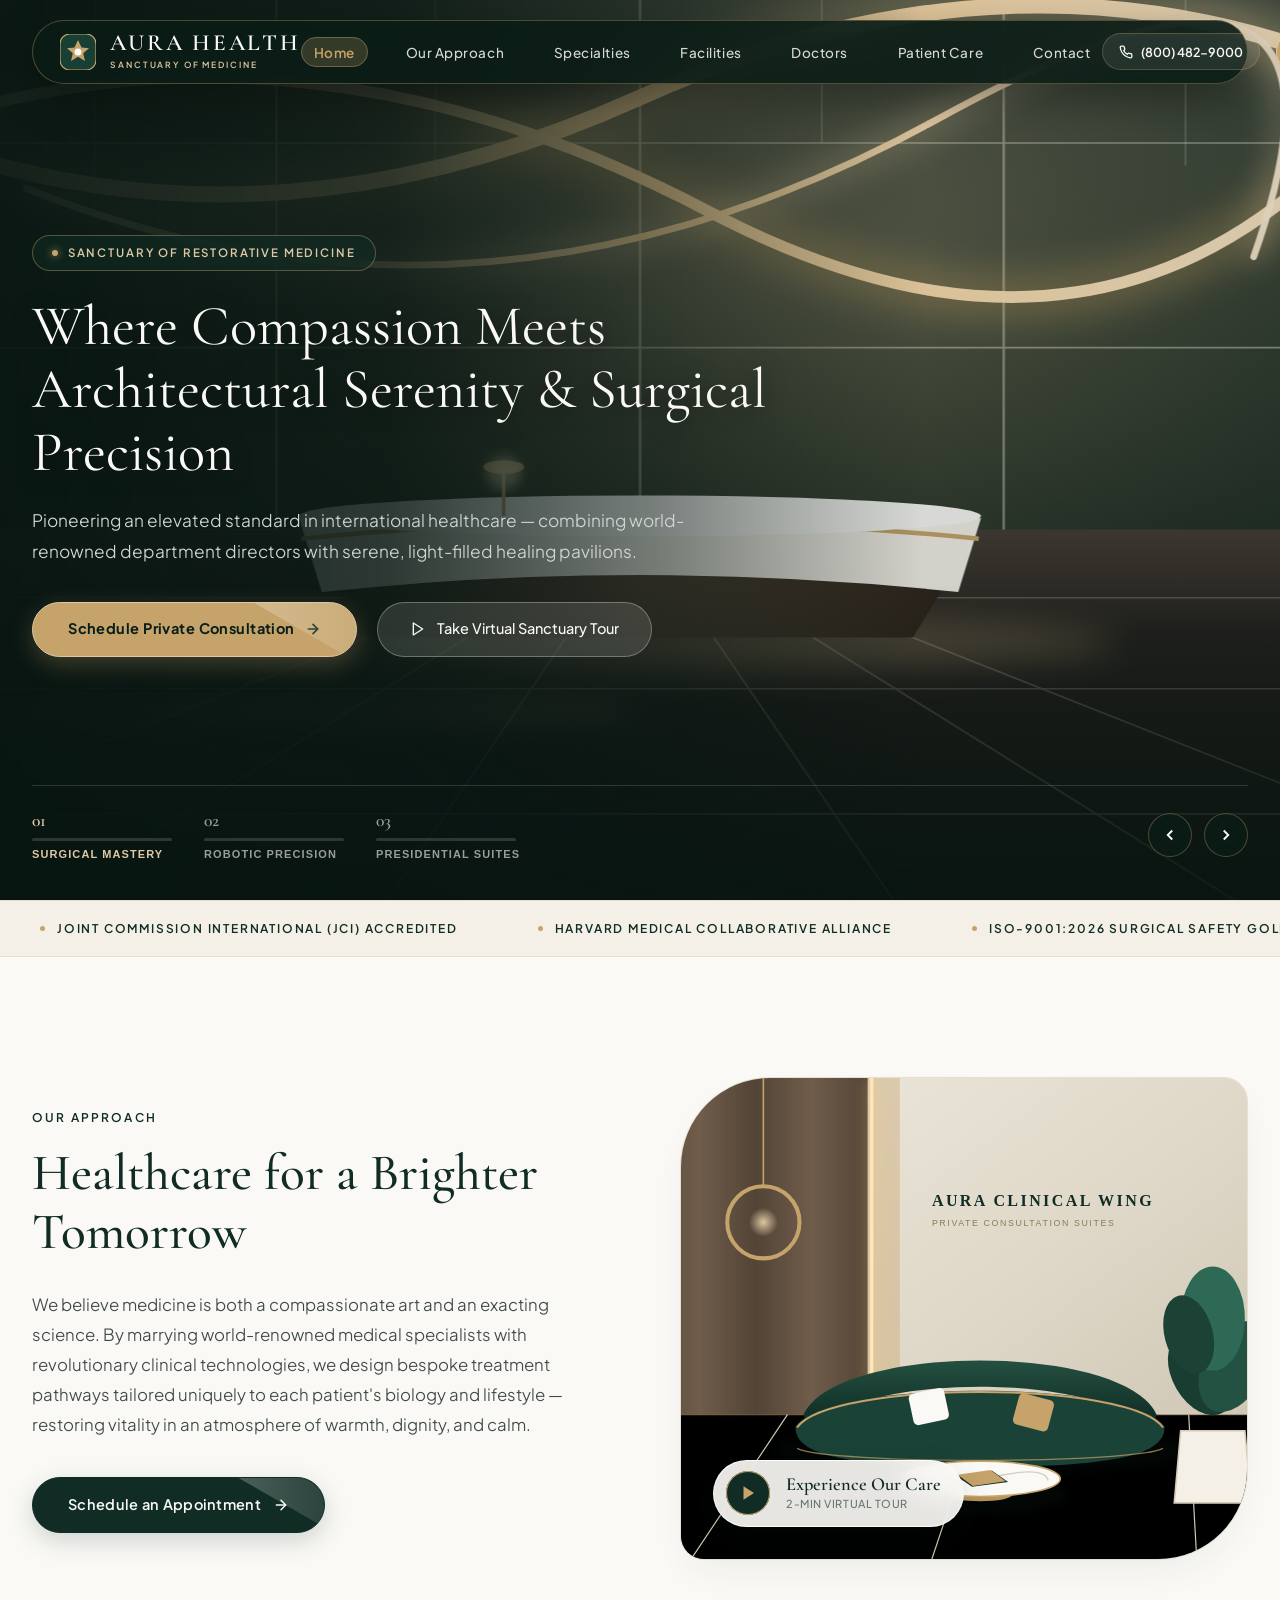
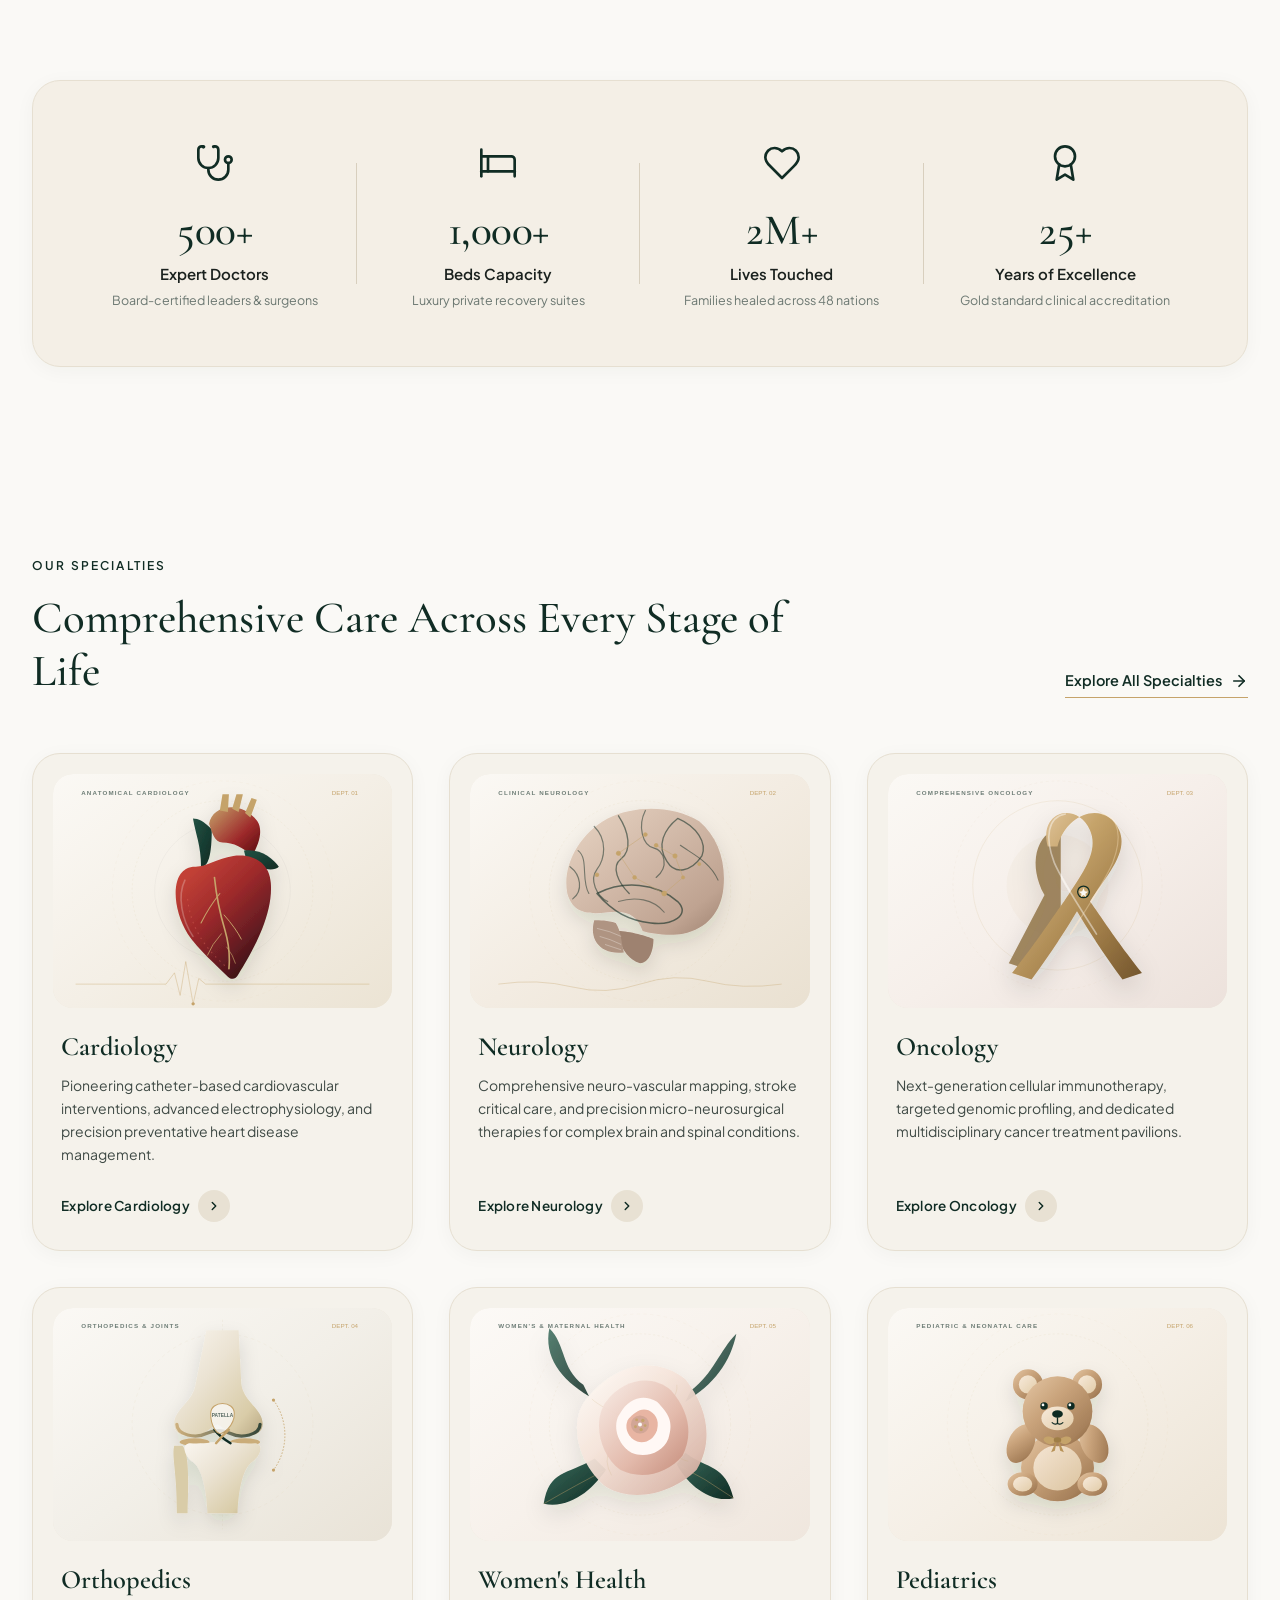
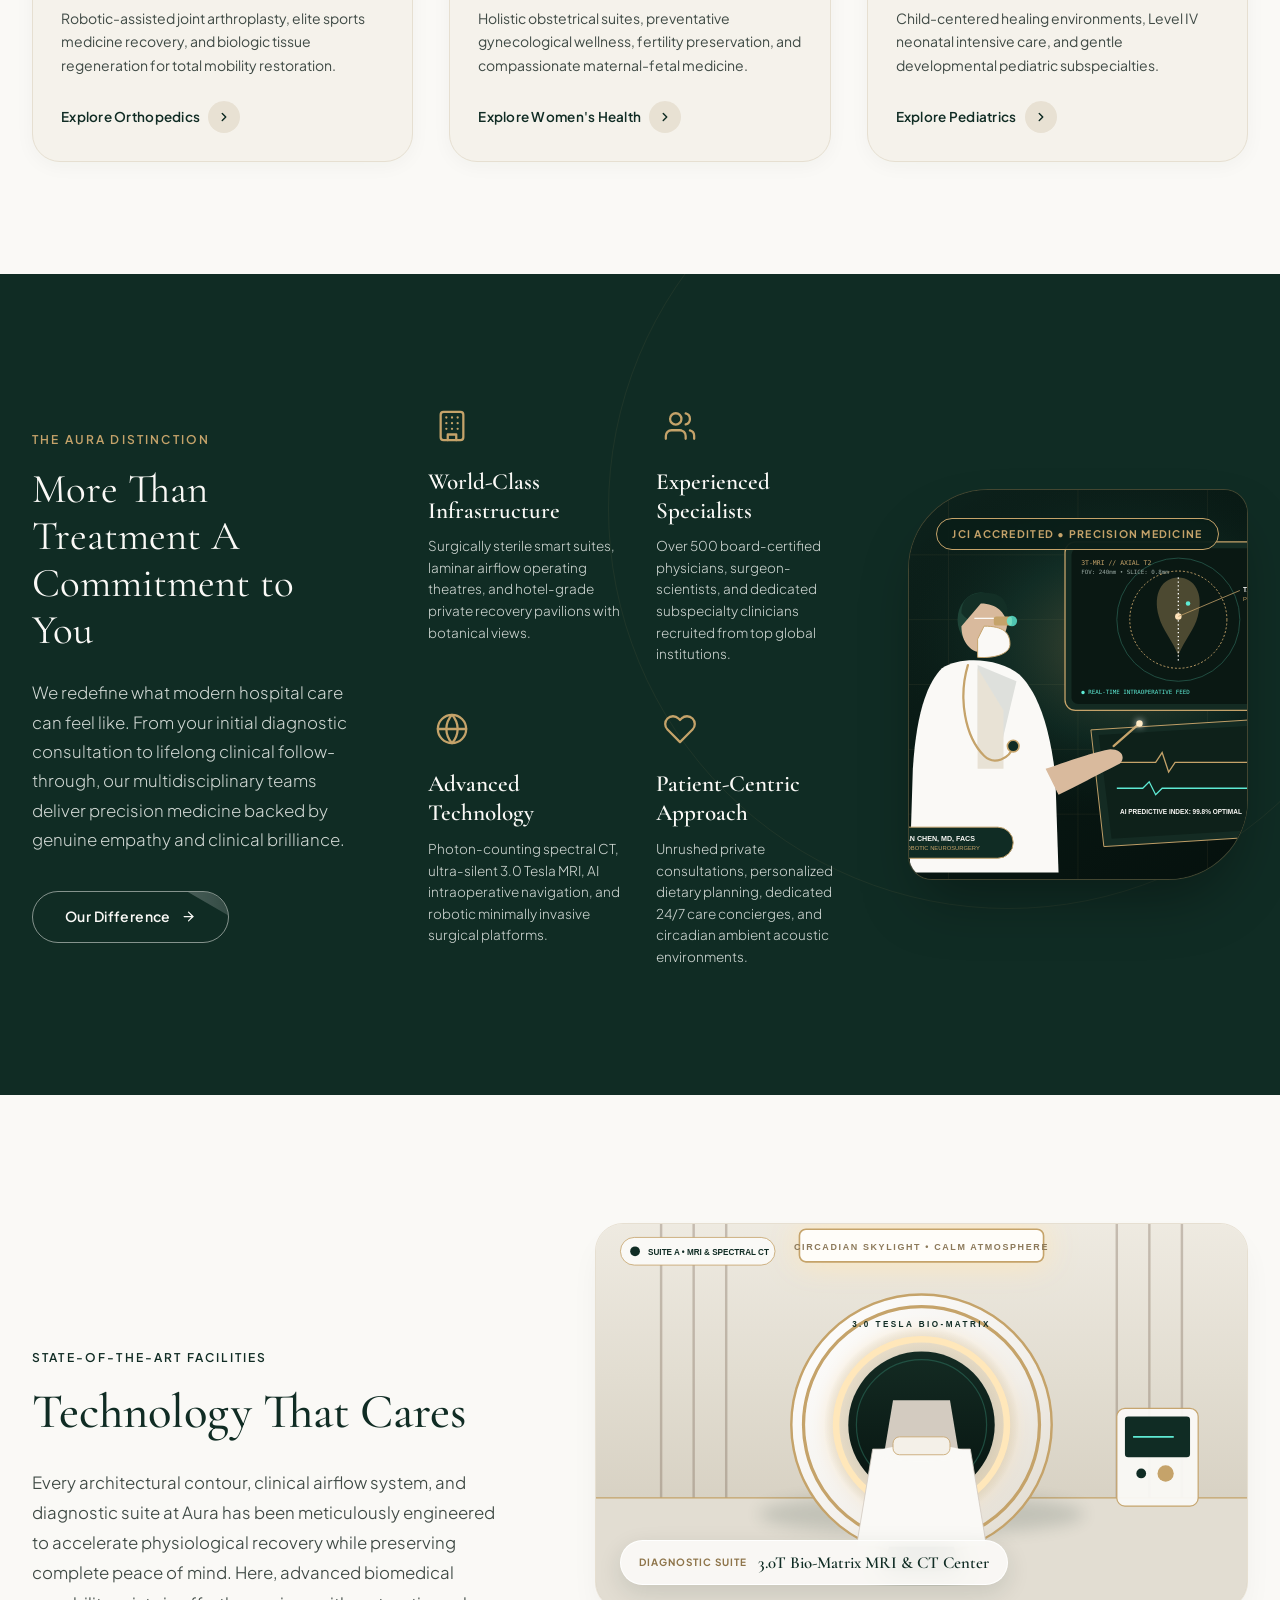
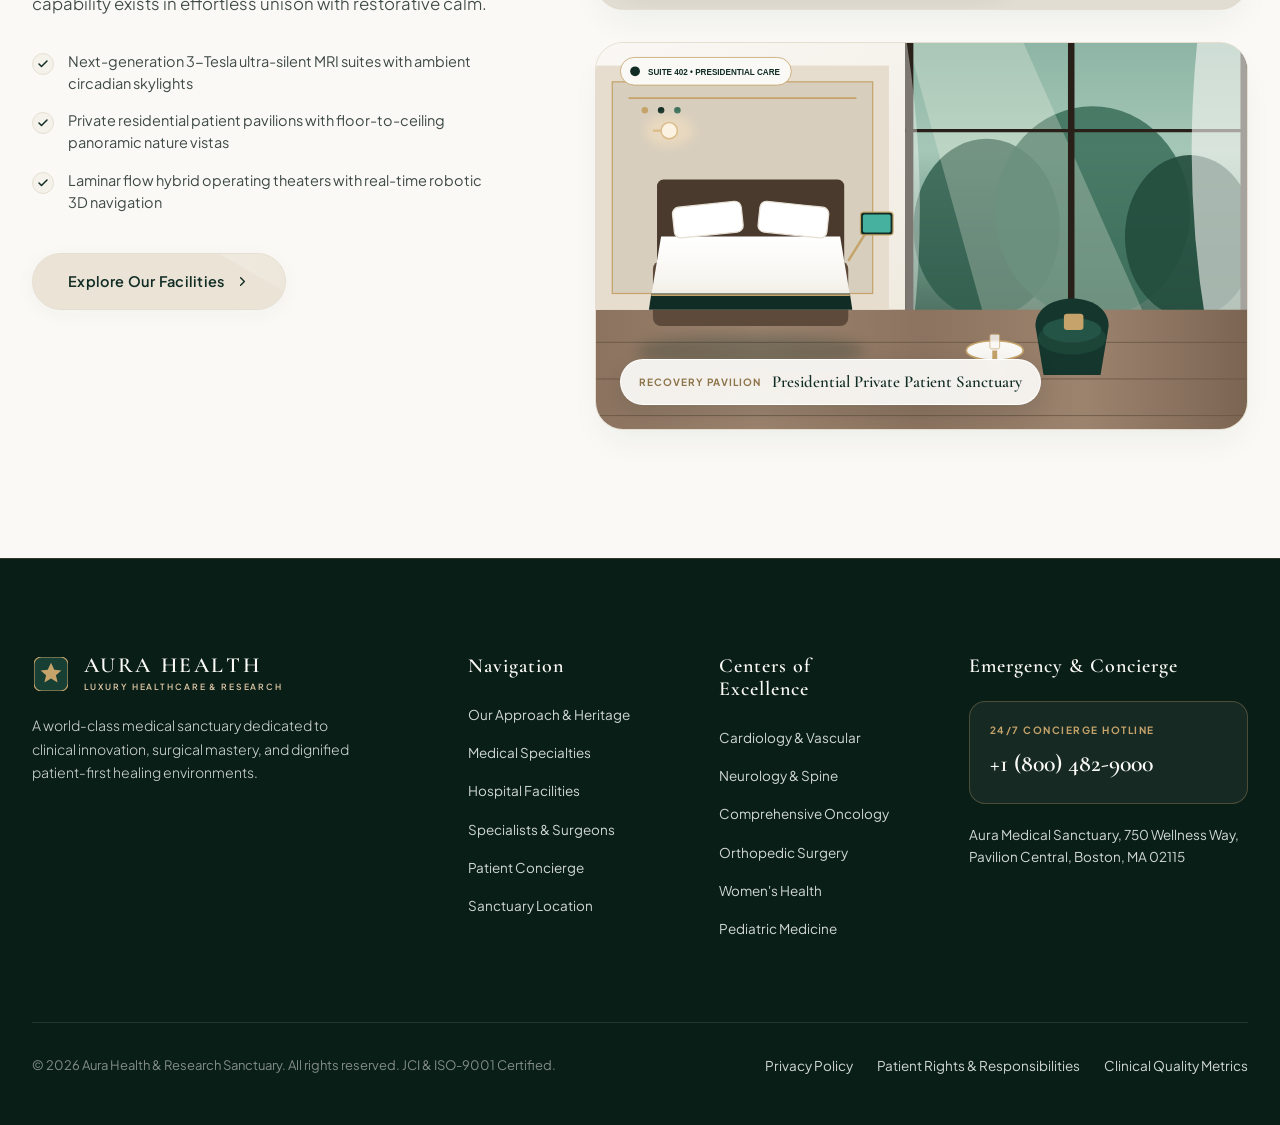
==== index.html @ e2e63a63 "feat: complete luxury hospital website with responsive hero, floating menu, and cinematic inner page" ====
<!DOCTYPE html>
<html lang="en">
<head>
  <meta charset="UTF-8">
  <meta name="viewport" content="width=device-width, initial-scale=1.0">
  <title>AURA Health &amp; Research Sanctuary | Premium Healthcare</title>
  <meta name="description" content="An ultra-luxury medical sanctuary combining world-renowned specialists, compassionate care, and state-of-the-art diagnostic and surgical technologies.">
  <link rel="stylesheet" href="css/animations.css">
  <link rel="stylesheet" href="css/styles.css">
  <link rel="icon" type="image/svg+xml" href="data:image/svg+xml,%3Csvg xmlns='http://www.w3.org/2000/svg' viewBox='0 0 40 40'%3E%3Crect width='40' height='40' rx='10' fill='%23102C24'/%3E%3Cpath d='M20 8 L23 16 L31 16 L25 21 L27 29 L20 24 L13 29 L15 21 L9 16 L17 16 Z' fill='%23C5A36A'/%3E%3C/svg%3E">
</head>
<body class="page-fade-in">

    <!-- ========================================================================
       TOP NAVIGATION BAR — FLOATING LUXURY INSTRUMENT PANEL
       ======================================================================== -->
  <header class="site-header">
    <div class="container">
      <div class="header-container">
        
        <!-- Logo & Brand Crest -->
        <a href="index.html" class="brand-link" aria-label="Aura Healthcare Home">
          <div class="brand-crest">
            <svg width="36" height="36" viewBox="0 0 36 36" fill="none" xmlns="http://www.w3.org/2000/svg">
              <rect width="36" height="36" rx="10" fill="#183F34" stroke="#C5A36A" stroke-width="1.2"/>
              <path d="M18 6L21.5 13.5L29 14.2L23.2 19.3L25 27L18 22.8L11 27L12.8 19.3L7 14.2L14.5 13.5L18 6Z" fill="#C5A36A"/>
              <circle cx="18" cy="18" r="3.5" fill="#FAF9F6"/>
            </svg>
          </div>
          <div class="brand-text">
            <span class="brand-title">AURA HEALTH</span>
            <span class="brand-sub">SANCTUARY OF MEDICINE</span>
          </div>
        </a>

        <!-- Desktop Navigation Menu -->
        <nav aria-label="Main Navigation">
          <ul class="nav-menu">
            <li><a href="index.html" class="nav-link active">Home</a></li>
            <li><a href="about.html" class="nav-link">Our Approach</a></li>
            <li><a href="specialties.html" class="nav-link">Specialties</a></li>
            <li><a href="facilities.html" class="nav-link">Facilities</a></li>
            <li><a href="doctors.html" class="nav-link">Doctors</a></li>
            <li><a href="patient-care.html" class="nav-link">Patient Care</a></li>
            <li><a href="contact.html" class="nav-link">Contact</a></li>
          </ul>
        </nav>

        <!-- Action Buttons & Mobile Hamburger -->
        <div class="nav-actions">
          <a href="tel:+18004829000" class="nav-phone-pill" title="24/7 Dedicated Concierge Care Line">
            <svg width="14" height="14" viewBox="0 0 24 24" fill="none" stroke="currentColor" stroke-width="2.2" stroke-linecap="round" stroke-linejoin="round">
              <path d="M22 16.92v3a2 2 0 0 1-2.18 2 19.79 19.79 0 0 1-8.63-3.07 19.5 19.5 0 0 1-6-6 19.79 19.79 0 0 1-3.07-8.67A2 2 0 0 1 4.11 2h3a2 2 0 0 1 2 1.72 12.84 12.84 0 0 0 .7 2.81 2 2 0 0 1-.45 2.11L8.09 9.91a16 16 0 0 0 6 6l1.27-1.27a2 2 0 0 1 2.11-.45 12.84 12.84 0 0 0 2.81.7A2 2 0 0 1 22 16.92z"></path>
            </svg>
            <span>(800) 482-9000</span>
          </a>

          <a href="#appointment" class="nav-cta-btn btn-hover-shine" data-open-modal="appointment">
            <span class="cta-text-full">Book Appointment</span>
            <span class="cta-text-short">Book</span>
            <svg width="13" height="13" viewBox="0 0 24 24" fill="none" stroke="currentColor" stroke-width="2.5" stroke-linecap="round" stroke-linejoin="round">
              <polyline points="9 18 15 12 9 6"></polyline>
            </svg>
          </a>

          <!-- Mobile Menu Hamburger Button -->
          <button class="mobile-toggle" aria-label="Toggle navigation menu" id="mobile-menu-toggle">
            <svg width="22" height="22" viewBox="0 0 24 24" fill="none" stroke="currentColor" stroke-width="2.2" stroke-linecap="round" stroke-linejoin="round">
              <line x1="3" y1="12" x2="21" y2="12"></line>
              <line x1="3" y1="6" x2="21" y2="6"></line>
              <line x1="3" y1="18" x2="21" y2="18"></line>
            </svg>
          </button>
        </div>

      </div>
    </div>
  </header>

  <!-- ========================================================================
       LUXURY SLIDE-IN MOBILE NAVIGATION DRAWER
       ======================================================================== -->
  <div class="mobile-nav-backdrop" id="mobile-nav-backdrop" aria-hidden="true"></div>
  <aside class="mobile-nav-drawer" id="mobile-nav-drawer" aria-label="Mobile Navigation" aria-hidden="true">
    <div class="mobile-nav-header">
      <a href="index.html" class="brand-link">
        <div class="brand-crest">
          <svg width="32" height="32" viewBox="0 0 36 36" fill="none" xmlns="http://www.w3.org/2000/svg">
            <rect width="36" height="36" rx="10" fill="#183F34" stroke="#C5A36A" stroke-width="1.2"/>
            <path d="M18 6L21.5 13.5L29 14.2L23.2 19.3L25 27L18 22.8L11 27L12.8 19.3L7 14.2L14.5 13.5L18 6Z" fill="#C5A36A"/>
            <circle cx="18" cy="18" r="3.5" fill="#FAF9F6"/>
          </svg>
        </div>
        <div class="brand-text">
          <span class="brand-title" style="font-size: 1.15rem;">AURA HEALTH</span>
          <span class="brand-sub" style="font-size: 8px;">SANCTUARY OF MEDICINE</span>
        </div>
      </a>
      <button class="mobile-nav-close" id="mobile-nav-close" aria-label="Close menu">
        <svg width="20" height="20" viewBox="0 0 24 24" fill="none" stroke="currentColor" stroke-width="2.5" stroke-linecap="round" stroke-linejoin="round">
          <line x1="18" y1="6" x2="6" y2="18"></line>
          <line x1="6" y1="6" x2="18" y2="18"></line>
        </svg>
      </button>
    </div>

    <div class="mobile-nav-body">
      <nav class="mobile-nav-links">
        <a href="index.html" class="mobile-nav-item active">
          <span>Home</span>
          <svg width="14" height="14" viewBox="0 0 24 24" fill="none" stroke="currentColor" stroke-width="2.2" stroke-linecap="round" stroke-linejoin="round"><polyline points="9 18 15 12 9 6"></polyline></svg>
        </a>
        <a href="about.html" class="mobile-nav-item">
          <span>Our Approach</span>
          <svg width="14" height="14" viewBox="0 0 24 24" fill="none" stroke="currentColor" stroke-width="2.2" stroke-linecap="round" stroke-linejoin="round"><polyline points="9 18 15 12 9 6"></polyline></svg>
        </a>
        <a href="specialties.html" class="mobile-nav-item">
          <span>Specialties</span>
          <svg width="14" height="14" viewBox="0 0 24 24" fill="none" stroke="currentColor" stroke-width="2.2" stroke-linecap="round" stroke-linejoin="round"><polyline points="9 18 15 12 9 6"></polyline></svg>
        </a>
        <a href="facilities.html" class="mobile-nav-item">
          <span>Facilities</span>
          <svg width="14" height="14" viewBox="0 0 24 24" fill="none" stroke="currentColor" stroke-width="2.2" stroke-linecap="round" stroke-linejoin="round"><polyline points="9 18 15 12 9 6"></polyline></svg>
        </a>
        <a href="doctors.html" class="mobile-nav-item">
          <span>Doctors</span>
          <svg width="14" height="14" viewBox="0 0 24 24" fill="none" stroke="currentColor" stroke-width="2.2" stroke-linecap="round" stroke-linejoin="round"><polyline points="9 18 15 12 9 6"></polyline></svg>
        </a>
        <a href="patient-care.html" class="mobile-nav-item">
          <span>Patient Care</span>
          <svg width="14" height="14" viewBox="0 0 24 24" fill="none" stroke="currentColor" stroke-width="2.2" stroke-linecap="round" stroke-linejoin="round"><polyline points="9 18 15 12 9 6"></polyline></svg>
        </a>
        <a href="contact.html" class="mobile-nav-item">
          <span>Contact</span>
          <svg width="14" height="14" viewBox="0 0 24 24" fill="none" stroke="currentColor" stroke-width="2.2" stroke-linecap="round" stroke-linejoin="round"><polyline points="9 18 15 12 9 6"></polyline></svg>
        </a>
      </nav>

      <div class="mobile-nav-footer">
        <a href="tel:+18004829000" class="mobile-nav-phone">
          <svg width="18" height="18" viewBox="0 0 24 24" fill="none" stroke="currentColor" stroke-width="2.2" stroke-linecap="round" stroke-linejoin="round">
            <path d="M22 16.92v3a2 2 0 0 1-2.18 2 19.79 19.79 0 0 1-8.63-3.07 19.5 19.5 0 0 1-6-6 19.79 19.79 0 0 1-3.07-8.67A2 2 0 0 1 4.11 2h3a2 2 0 0 1 2 1.72 12.84 12.84 0 0 0 .7 2.81 2 2 0 0 1-.45 2.11L8.09 9.91a16 16 0 0 0 6 6l1.27-1.27a2 2 0 0 1 2.11-.45 12.84 12.84 0 0 0 2.81.7A2 2 0 0 1 22 16.92z"></path>
          </svg>
          <div>
            <div style="font-size: 10px; color: var(--gold-light); text-transform: uppercase; letter-spacing: 0.1em; font-weight: 600;">24/7 Concierge Hotline</div>
            <div style="font-size: 14.5px; font-weight: 700; color: #FAF9F6;">(800) 482-9000</div>
          </div>
        </a>

        <a href="#appointment" class="mobile-nav-cta btn-forest-pill btn-hover-shine" data-open-modal="appointment">
          <span>Schedule Consultation</span>
          <svg width="14" height="14" viewBox="0 0 24 24" fill="none" stroke="currentColor" stroke-width="2.5" stroke-linecap="round" stroke-linejoin="round">
            <polyline points="9 18 15 12 9 6"></polyline>
          </svg>
        </a>
      </div>
    </div>
  </aside>

  <!-- ========================================================================
       SECTION 1 — FULL-WIDTH HERO WITH 3 AUTO-SLIDES & SLOW ZOOM-IN EFFECT
       Text aligned to LEFT MIDDLE SIDE
       ======================================================================== -->
  <section class="hero-section" id="hero">
    
    <!-- Hero Carousel Container -->
    <div class="hero-carousel">
      
      <!-- SLIDE 1: Architectural Sanctuary & Surgical Mastery -->
      <div class="hero-slide active" data-slide="0">
        <div class="hero-slide-bg">
          <img 
            src="https://images.unsplash.com/photo-1519494026892-80bbd2d6fd0d?auto=format&fit=crop&w=2400&q=85" 
            onerror="this.onerror=null; this.src='assets/lobby-hero.svg'" 
            alt="Panoramic ultra-premium hospital lobby featuring double-height ceiling and sculptural lighting" 
            class="hero-zoom-img"
          >
        </div>
        <div class="hero-scrim-left"></div>
        <div class="hero-scrim-bottom"></div>
        <div class="container hero-slide-container">
          <div class="hero-content-left">
            <div class="hero-badge pulse-badge">
              <span class="hero-badge-dot"></span>
              <span>SANCTUARY OF RESTORATIVE MEDICINE</span>
            </div>
            
            <h1 class="hero-title">
              Where Compassion Meets Architectural Serenity &amp; Surgical Precision
            </h1>

            <p class="hero-subtitle">
              Pioneering an elevated standard in international healthcare — combining world-renowned department directors with serene, light-filled healing pavilions.
            </p>

            <div class="hero-actions">
              <a href="#appointment" class="hero-btn-primary btn-hover-shine" data-open-modal="appointment">
                <span>Schedule Private Consultation</span>
                <svg width="16" height="16" viewBox="0 0 24 24" fill="none" stroke="currentColor" stroke-width="2.5" stroke-linecap="round" stroke-linejoin="round">
                  <line x1="5" y1="12" x2="19" y2="12"></line>
                  <polyline points="12 5 19 12 12 19"></polyline>
                </svg>
              </a>

              <a href="#video-modal" class="hero-btn-secondary" data-open-modal="video">
                <svg width="16" height="16" viewBox="0 0 24 24" fill="none" stroke="currentColor" stroke-width="2" stroke-linecap="round" stroke-linejoin="round">
                  <polygon points="5 3 19 12 5 21 5 3"></polygon>
                </svg>
                <span>Take Virtual Sanctuary Tour</span>
              </a>
            </div>
          </div>
        </div>
      </div>

      <!-- SLIDE 2: Advanced Robotic Navigation & Sub-Millimeter Diagnostics -->
      <div class="hero-slide" data-slide="1">
        <div class="hero-slide-bg">
          <img 
            src="https://images.unsplash.com/photo-1581595220892-b0739db3ba8c?auto=format&fit=crop&w=2400&q=85" 
            onerror="this.onerror=null; this.src='assets/doctor-tech.svg'" 
            alt="Advanced Robotic Surgical Suite and Diagnostic Imaging" 
            class="hero-zoom-img"
          >
        </div>
        <div class="hero-scrim-left"></div>
        <div class="hero-scrim-bottom"></div>
        <div class="container hero-slide-container">
          <div class="hero-content-left">
            <div class="hero-badge pulse-badge">
              <span class="hero-badge-dot"></span>
              <span>STATE-OF-THE-ART CLINICAL MASTERY</span>
            </div>
            
            <h1 class="hero-title">
              Sub-Millimeter Accuracy Powered by Robotic Navigation
            </h1>

            <p class="hero-subtitle">
              Our hybrid surgical suites unite AI-guided robotics, 3.0 Tesla intraoperative imaging, and Harvard-trained surgical leaders for zero-compromise clinical outcomes.
            </p>

            <div class="hero-actions">
              <a href="facilities.html" class="hero-btn-primary btn-hover-shine">
                <span>Explore Robotic Surgery</span>
                <svg width="16" height="16" viewBox="0 0 24 24" fill="none" stroke="currentColor" stroke-width="2.5" stroke-linecap="round" stroke-linejoin="round">
                  <line x1="5" y1="12" x2="19" y2="12"></line>
                  <polyline points="12 5 19 12 12 19"></polyline>
                </svg>
              </a>

              <a href="doctors.html" class="hero-btn-secondary">
                <svg width="16" height="16" viewBox="0 0 24 24" fill="none" stroke="currentColor" stroke-width="2" stroke-linecap="round" stroke-linejoin="round">
                  <path d="M16 21v-2a4 4 0 0 0-4-4H6a4 4 0 0 0-4 4v2"></path>
                  <circle cx="9" cy="7" r="4"></circle>
                </svg>
                <span>Meet Department Chairs</span>
              </a>
            </div>
          </div>
        </div>
      </div>

      <!-- SLIDE 3: Presidential Healing & Global Concierge -->
      <div class="hero-slide" data-slide="2">
        <div class="hero-slide-bg">
          <img 
            src="https://images.unsplash.com/photo-1586773860418-d37222d8fce3?auto=format&fit=crop&w=2400&q=85" 
            onerror="this.onerror=null; this.src='assets/patient-suite.svg'" 
            alt="Presidential Patient Recovery Suite with floor-to-ceiling windows" 
            class="hero-zoom-img"
          >
        </div>
        <div class="hero-scrim-left"></div>
        <div class="hero-scrim-bottom"></div>
        <div class="container hero-slide-container">
          <div class="hero-content-left">
            <div class="hero-badge pulse-badge">
              <span class="hero-badge-dot"></span>
              <span>FIVE-STAR RESTORATIVE CARE</span>
            </div>
            
            <h1 class="hero-title">
              Presidential Recovery Suites with Botanical Terraces
            </h1>

            <p class="hero-subtitle">
              Engineered with acoustic silence, floor-to-ceiling nature views, Michelin-grade clinical dining, and personalized 24/7 care concierges for total comfort.
            </p>

            <div class="hero-actions">
              <a href="patient-care.html" class="hero-btn-primary btn-hover-shine">
                <span>Explore Recovery Suites</span>
                <svg width="16" height="16" viewBox="0 0 24 24" fill="none" stroke="currentColor" stroke-width="2.5" stroke-linecap="round" stroke-linejoin="round">
                  <line x1="5" y1="12" x2="19" y2="12"></line>
                  <polyline points="12 5 19 12 12 19"></polyline>
                </svg>
              </a>

              <a href="#appointment" class="hero-btn-secondary" data-open-modal="appointment">
                <svg width="16" height="16" viewBox="0 0 24 24" fill="none" stroke="currentColor" stroke-width="2" stroke-linecap="round" stroke-linejoin="round">
                  <rect x="3" y="4" width="18" height="18" rx="2" ry="2"></rect>
                  <line x1="16" y1="2" x2="16" y2="6"></line>
                  <line x1="8" y1="2" x2="8" y2="6"></line>
                  <line x1="3" y1="10" x2="21" y2="10"></line>
                </svg>
                <span>Schedule Private Intake</span>
              </a>
            </div>
          </div>
        </div>
      </div>

    </div>

    <!-- Carousel Navigation Controls (Left-Middle aligned) -->
    <div class="container hero-controls-container">
      <div class="hero-carousel-controls">
        
        <!-- Slide Indicator Bars with Progress Fill -->
        <div class="hero-indicators">
          <button class="hero-indicator-btn active" data-slide-target="0" aria-label="Go to slide 1">
            <span class="indicator-num">01</span>
            <span class="indicator-bar"><span class="indicator-progress"></span></span>
            <span class="indicator-label">Surgical Mastery</span>
          </button>
          <button class="hero-indicator-btn" data-slide-target="1" aria-label="Go to slide 2">
            <span class="indicator-num">02</span>
            <span class="indicator-bar"><span class="indicator-progress"></span></span>
            <span class="indicator-label">Robotic Precision</span>
          </button>
          <button class="hero-indicator-btn" data-slide-target="2" aria-label="Go to slide 3">
            <span class="indicator-num">03</span>
            <span class="indicator-bar"><span class="indicator-progress"></span></span>
            <span class="indicator-label">Presidential Suites</span>
          </button>
        </div>

        <!-- Arrow Controls -->
        <div class="hero-arrow-btns">
          <button class="hero-arrow-btn hero-prev-btn" aria-label="Previous slide">
            <svg width="18" height="18" viewBox="0 0 24 24" fill="none" stroke="currentColor" stroke-width="2.5">
              <polyline points="15 18 9 12 15 6"></polyline>
            </svg>
          </button>
          <button class="hero-arrow-btn hero-next-btn" aria-label="Next slide">
            <svg width="18" height="18" viewBox="0 0 24 24" fill="none" stroke="currentColor" stroke-width="2.5">
              <polyline points="9 18 15 12 9 6"></polyline>
            </svg>
          </button>
        </div>

      </div>
    </div>

  </section>

  <!-- ========================================================================
       PREMIUM ACCREDITATION TICKER RIBBON
       ======================================================================== -->
  <div class="ticker-wrap" aria-label="Accreditations and Affiliations">
    <div class="ticker-track">
      <div class="ticker-item"><span class="ticker-dot"></span> JOINT COMMISSION INTERNATIONAL (JCI) ACCREDITED</div>
      <div class="ticker-item"><span class="ticker-dot"></span> HARVARD MEDICAL COLLABORATIVE ALLIANCE</div>
      <div class="ticker-item"><span class="ticker-dot"></span> ISO-9001:2026 SURGICAL SAFETY GOLD STANDARD</div>
      <div class="ticker-item"><span class="ticker-dot"></span> TOP 10 GLOBAL EXECUTIVE HEALTH SANCTUARIES</div>
      <div class="ticker-item"><span class="ticker-dot"></span> MAGNET RECOGNITION FOR NURSING EXCELLENCE</div>
      <div class="ticker-item"><span class="ticker-dot"></span> LEAPFROG HOSPITAL SAFETY GRADE A</div>
      <!-- Duplicate track for seamless infinite scroll -->
      <div class="ticker-item"><span class="ticker-dot"></span> JOINT COMMISSION INTERNATIONAL (JCI) ACCREDITED</div>
      <div class="ticker-item"><span class="ticker-dot"></span> HARVARD MEDICAL COLLABORATIVE ALLIANCE</div>
      <div class="ticker-item"><span class="ticker-dot"></span> ISO-9001:2026 SURGICAL SAFETY GOLD STANDARD</div>
      <div class="ticker-item"><span class="ticker-dot"></span> TOP 10 GLOBAL EXECUTIVE HEALTH SANCTUARIES</div>
      <div class="ticker-item"><span class="ticker-dot"></span> MAGNET RECOGNITION FOR NURSING EXCELLENCE</div>
      <div class="ticker-item"><span class="ticker-dot"></span> LEAPFROG HOSPITAL SAFETY GRADE A</div>
    </div>
  </div>

  <!-- ========================================================================
       SECTION 2 — EDITORIAL SPLIT LAYOUT
       ======================================================================== -->
  <section class="section-approach" id="approach">
    <div class="container">
      <div class="approach-grid">
        
        <!-- LEFT COLUMN: Editorial Content -->
        <div class="approach-content reveal-left">
          <span class="eyebrow">OUR APPROACH</span>
          
          <h2 class="approach-title">
            Healthcare for a Brighter Tomorrow
          </h2>

          <p class="approach-p">
            We believe medicine is both a compassionate art and an exacting science. By marrying world-renowned medical specialists with revolutionary clinical technologies, we design bespoke treatment pathways tailored uniquely to each patient's biology and lifestyle — restoring vitality in an atmosphere of warmth, dignity, and calm.
          </p>

          <a href="#appointment" class="btn-forest-pill btn-hover-shine" data-open-modal="appointment">
            <span>Schedule an Appointment</span>
            <svg width="16" height="16" viewBox="0 0 24 24" fill="none" stroke="currentColor" stroke-width="2.2" stroke-linecap="round" stroke-linejoin="round">
              <line x1="5" y1="12" x2="19" y2="12"></line>
              <polyline points="12 5 19 12 12 19"></polyline>
            </svg>
          </a>
        </div>

        <!-- RIGHT COLUMN: Asymmetrical Photo & Interactive Video Badge -->
        <div class="approach-media-wrap reveal-right">
          <div class="approach-asym-container">
            <img 
              src="https://images.unsplash.com/photo-1519494026892-80bbd2d6fd0d?auto=format&fit=crop&w=1200&q=85" 
              onerror="this.onerror=null; this.src='assets/approach-interior.svg'" 
              alt="Hospital interior photograph with warm ambient lighting and luxury waiting lounge" 
              class="approach-asym-img"
            >

            <!-- Circular Play Button Overlay: "Experience Our Care" -->
            <div class="video-overlay-pill float-element" data-open-modal="video" role="button" tabindex="0" aria-label="Play virtual walkthrough: Experience Our Care">
              <div class="play-circle">
                <svg width="18" height="18" viewBox="0 0 24 24" fill="currentColor">
                  <polygon points="6 3 20 12 6 21 6 3"></polygon>
                </svg>
              </div>
              <div class="play-meta">
                <span class="play-title">Experience Our Care</span>
                <span class="play-sub">2-MIN VIRTUAL TOUR</span>
              </div>
            </div>
          </div>
        </div>

      </div>
    </div>
  </section>

  <!-- ========================================================================
       SECTION 3 — HOSPITAL STATISTICS
       ======================================================================== -->
  <section class="section-stats" id="statistics">
    <div class="container">
      <div class="stats-panel reveal-scale">
        
        <!-- Column 1: 500+ Expert Doctors -->
        <div class="stat-col">
          <div class="stat-icon-wrap" aria-hidden="true">
            <svg width="40" height="40" viewBox="0 0 24 24" fill="none" stroke="currentColor" stroke-width="1.6" stroke-linecap="round" stroke-linejoin="round">
              <path d="M4.8 2.3A.3.3 0 1 0 5 2H4a2 2 0 0 0-2 2v5a6 6 0 0 0 6 6v0a6 6 0 0 0 6-6V4a2 2 0 0 0-2-2h-1a.2.2 0 1 0 .3.3"></path>
              <path d="M8 15v1a6 6 0 0 0 6 6v0a6 6 0 0 0 6-6v-4"></path>
              <circle cx="20" cy="10" r="2"></circle>
            </svg>
          </div>
          <div class="stat-number" data-stat="doctors">500+</div>
          <div class="stat-label">Expert Doctors</div>
          <div class="stat-subtext">Board-certified leaders &amp; surgeons</div>
        </div>

        <!-- Column 2: 1000+ Beds Capacity -->
        <div class="stat-col">
          <div class="stat-icon-wrap" aria-hidden="true">
            <svg width="40" height="40" viewBox="0 0 24 24" fill="none" stroke="currentColor" stroke-width="1.6" stroke-linecap="round" stroke-linejoin="round">
              <path d="M2 4v16"></path>
              <path d="M2 8h18a2 2 0 0 1 2 2v10"></path>
              <path d="M2 17h20"></path>
              <path d="M6 8v9"></path>
            </svg>
          </div>
          <div class="stat-number" data-stat="beds">1000+</div>
          <div class="stat-label">Beds Capacity</div>
          <div class="stat-subtext">Luxury private recovery suites</div>
        </div>

        <!-- Column 3: 2M+ Lives Touched -->
        <div class="stat-col">
          <div class="stat-icon-wrap" aria-hidden="true">
            <svg width="40" height="40" viewBox="0 0 24 24" fill="none" stroke="currentColor" stroke-width="1.6" stroke-linecap="round" stroke-linejoin="round">
              <path d="M19 14c1.49-1.46 3-3.21 3-5.5A5.5 5.5 0 0 0 16.5 3c-1.76 0-3 .5-4.5 2-1.5-1.5-2.74-2-4.5-2A5.5 5.5 0 0 0 2 8.5c0 2.3 1.5 4.05 3 5.5l7 7Z"></path>
            </svg>
          </div>
          <div class="stat-number" data-stat="lives">2M+</div>
          <div class="stat-label">Lives Touched</div>
          <div class="stat-subtext">Families healed across 48 nations</div>
        </div>

        <!-- Column 4: 25+ Years of Excellence -->
        <div class="stat-col">
          <div class="stat-icon-wrap" aria-hidden="true">
            <svg width="40" height="40" viewBox="0 0 24 24" fill="none" stroke="currentColor" stroke-width="1.6" stroke-linecap="round" stroke-linejoin="round">
              <circle cx="12" cy="8" r="6"></circle>
              <path d="M15.477 12.89 17 22l-5-3-5 3 1.523-9.11"></path>
            </svg>
          </div>
          <div class="stat-number" data-stat="years">25+</div>
          <div class="stat-label">Years of Excellence</div>
          <div class="stat-subtext">Gold standard clinical accreditation</div>
        </div>

      </div>
    </div>
  </section>

  <!-- ========================================================================
       SECTION 4 — MEDICAL SPECIALTIES
       ======================================================================== -->
  <section class="section-specialties" id="specialties">
    <div class="container">
      
      <!-- Section Header -->
      <div class="specialties-header reveal">
        <div class="specialties-header-left">
          <span class="eyebrow">OUR SPECIALTIES</span>
          <h2 class="specialties-title">
            Comprehensive Care Across Every Stage of Life
          </h2>
        </div>
        <div>
          <a href="specialties.html" class="specialties-explore-link">
            <span>Explore All Specialties</span>
            <svg width="18" height="18" viewBox="0 0 24 24" fill="none" stroke="currentColor" stroke-width="2.2" stroke-linecap="round" stroke-linejoin="round">
              <line x1="5" y1="12" x2="19" y2="12"></line>
              <polyline points="12 5 19 12 12 19"></polyline>
            </svg>
          </a>
        </div>
      </div>

      <!-- Specialties 6-Card Grid with Staggered Reveal -->
      <div class="specialties-grid stagger-parent">
        
        <!-- CARD 1: Cardiology — realistic anatomical heart image -->
        <article class="specialty-card">
          <div class="specialty-img-wrap">
            <img 
              src="https://images.unsplash.com/photo-1530026405186-ed1f139313f8?auto=format&fit=crop&w=800&q=85" 
              onerror="this.onerror=null; this.src='assets/cardiology.svg'" 
              alt="Cardiology — realistic anatomical heart image with coronary arteries" 
              class="specialty-img"
              loading="lazy"
            >
          </div>
          <div class="specialty-body">
            <h3 class="specialty-title">Cardiology</h3>
            <p class="specialty-desc">
              Pioneering catheter-based cardiovascular interventions, advanced electrophysiology, and precision preventative heart disease management.
            </p>
            <a href="specialties.html#cardiology" class="specialty-link" aria-label="Learn more about Cardiology">
              <span>Explore Cardiology</span>
              <div class="specialty-arrow-circle">
                <svg width="14" height="14" viewBox="0 0 24 24" fill="none" stroke="currentColor" stroke-width="2.5" stroke-linecap="round" stroke-linejoin="round">
                  <polyline points="9 18 15 12 9 6"></polyline>
                </svg>
              </div>
            </a>
          </div>
        </article>

        <!-- CARD 2: Neurology — realistic brain image -->
        <article class="specialty-card">
          <div class="specialty-img-wrap">
            <img 
              src="https://images.unsplash.com/photo-1559757148-5c350d0d3c56?auto=format&fit=crop&w=800&q=85" 
              onerror="this.onerror=null; this.src='assets/neurology.svg'" 
              alt="Neurology — realistic brain image with cerebral cortex" 
              class="specialty-img"
              loading="lazy"
            >
          </div>
          <div class="specialty-body">
            <h3 class="specialty-title">Neurology</h3>
            <p class="specialty-desc">
              Comprehensive neuro-vascular mapping, stroke critical care, and precision micro-neurosurgical therapies for complex brain and spinal conditions.
            </p>
            <a href="specialties.html#neurology" class="specialty-link" aria-label="Learn more about Neurology">
              <span>Explore Neurology</span>
              <div class="specialty-arrow-circle">
                <svg width="14" height="14" viewBox="0 0 24 24" fill="none" stroke="currentColor" stroke-width="2.5" stroke-linecap="round" stroke-linejoin="round">
                  <polyline points="9 18 15 12 9 6"></polyline>
                </svg>
              </div>
            </a>
          </div>
        </article>

        <!-- CARD 3: Oncology — elegant cancer awareness ribbon image -->
        <article class="specialty-card">
          <div class="specialty-img-wrap">
            <img 
              src="https://images.unsplash.com/photo-1584515979956-d9f6e5d09982?auto=format&fit=crop&w=800&q=85" 
              onerror="this.onerror=null; this.src='assets/oncology.svg'" 
              alt="Oncology — elegant cancer awareness ribbon image" 
              class="specialty-img"
              loading="lazy"
            >
          </div>
          <div class="specialty-body">
            <h3 class="specialty-title">Oncology</h3>
            <p class="specialty-desc">
              Next-generation cellular immunotherapy, targeted genomic profiling, and dedicated multidisciplinary cancer treatment pavilions.
            </p>
            <a href="specialties.html#oncology" class="specialty-link" aria-label="Learn more about Oncology">
              <span>Explore Oncology</span>
              <div class="specialty-arrow-circle">
                <svg width="14" height="14" viewBox="0 0 24 24" fill="none" stroke="currentColor" stroke-width="2.5" stroke-linecap="round" stroke-linejoin="round">
                  <polyline points="9 18 15 12 9 6"></polyline>
                </svg>
              </div>
            </a>
          </div>
        </article>

        <!-- CARD 4: Orthopedics — anatomical knee joint image -->
        <article class="specialty-card">
          <div class="specialty-img-wrap">
            <img 
              src="https://images.unsplash.com/photo-1576091160399-112ba8d25d1d?auto=format&fit=crop&w=800&q=85" 
              onerror="this.onerror=null; this.src='assets/orthopedics.svg'" 
              alt="Orthopedics — anatomical knee joint image with cartilage and patella" 
              class="specialty-img"
              loading="lazy"
            >
          </div>
          <div class="specialty-body">
            <h3 class="specialty-title">Orthopedics</h3>
            <p class="specialty-desc">
              Robotic-assisted joint arthroplasty, elite sports medicine recovery, and biologic tissue regeneration for total mobility restoration.
            </p>
            <a href="specialties.html#orthopedics" class="specialty-link" aria-label="Learn more about Orthopedics">
              <span>Explore Orthopedics</span>
              <div class="specialty-arrow-circle">
                <svg width="14" height="14" viewBox="0 0 24 24" fill="none" stroke="currentColor" stroke-width="2.5" stroke-linecap="round" stroke-linejoin="round">
                  <polyline points="9 18 15 12 9 6"></polyline>
                </svg>
              </div>
            </a>
          </div>
        </article>

        <!-- CARD 5: Women's Health — delicate floral image -->
        <article class="specialty-card">
          <div class="specialty-img-wrap">
            <img 
              src="https://images.unsplash.com/photo-1490750967868-88aa4486c946?auto=format&fit=crop&w=800&q=85" 
              onerror="this.onerror=null; this.src='assets/womens-health.svg'" 
              alt="Women's Health — delicate floral image with soft champagne petals" 
              class="specialty-img"
              loading="lazy"
            >
          </div>
          <div class="specialty-body">
            <h3 class="specialty-title">Women's Health</h3>
            <p class="specialty-desc">
              Holistic obstetrical suites, preventative gynecological wellness, fertility preservation, and compassionate maternal-fetal medicine.
            </p>
            <a href="specialties.html#womens-health" class="specialty-link" aria-label="Learn more about Women's Health">
              <span>Explore Women's Health</span>
              <div class="specialty-arrow-circle">
                <svg width="14" height="14" viewBox="0 0 24 24" fill="none" stroke="currentColor" stroke-width="2.5" stroke-linecap="round" stroke-linejoin="round">
                  <polyline points="9 18 15 12 9 6"></polyline>
                </svg>
              </div>
            </a>
          </div>
        </article>

        <!-- CARD 6: Pediatrics — soft teddy bear image -->
        <article class="specialty-card">
          <div class="specialty-img-wrap">
            <img 
              src="https://images.unsplash.com/photo-1558877385-81a1c7e67d72?auto=format&fit=crop&w=800&q=85" 
              onerror="this.onerror=null; this.src='assets/pediatrics.svg'" 
              alt="Pediatrics — soft teddy bear image representing gentle pediatric care" 
              class="specialty-img"
              loading="lazy"
            >
          </div>
          <div class="specialty-body">
            <h3 class="specialty-title">Pediatrics</h3>
            <p class="specialty-desc">
              Child-centered healing environments, Level IV neonatal intensive care, and gentle developmental pediatric subspecialties.
            </p>
            <a href="specialties.html#pediatrics" class="specialty-link" aria-label="Learn more about Pediatrics">
              <span>Explore Pediatrics</span>
              <div class="specialty-arrow-circle">
                <svg width="14" height="14" viewBox="0 0 24 24" fill="none" stroke="currentColor" stroke-width="2.5" stroke-linecap="round" stroke-linejoin="round">
                  <polyline points="9 18 15 12 9 6"></polyline>
                </svg>
              </div>
            </a>
          </div>
        </article>

      </div>
    </div>
  </section>

  <!-- ========================================================================
       SECTION 5 — DARK FOREST GREEN FEATURE SECTION
       ======================================================================== -->
  <section class="section-feature-dark" id="features">
    <div class="forest-bg-decor" aria-hidden="true"></div>

    <div class="container">
      <div class="feature-3col-grid">
        
        <!-- LEFT COLUMN: Ivory Heading, Narrative & Outlined CTA -->
        <div class="feature-left-col reveal-left">
          <span class="eyebrow eyebrow-gold">THE AURA DISTINCTION</span>
          
          <h2 class="feature-dark-title">
            More Than Treatment A Commitment to You
          </h2>

          <p class="feature-dark-p">
            We redefine what modern hospital care can feel like. From your initial diagnostic consultation to lifelong clinical follow-through, our multidisciplinary teams deliver precision medicine backed by genuine empathy and clinical brilliance.
          </p>

          <a href="about.html" class="btn-outline-ivory btn-hover-shine">
            <span>Our Difference</span>
            <svg width="15" height="15" viewBox="0 0 24 24" fill="none" stroke="currentColor" stroke-width="2" stroke-linecap="round" stroke-linejoin="round">
              <line x1="5" y1="12" x2="19" y2="12"></line>
              <polyline points="12 5 19 12 12 19"></polyline>
            </svg>
          </a>
        </div>

        <!-- MIDDLE COLUMN: 2x2 Feature Grid with Gold Line Icons -->
        <div class="feature-2x2-grid reveal">
          
          <!-- Feature 1: World-Class Infrastructure -->
          <div class="feature-item">
            <div class="feature-icon-box" aria-hidden="true">
              <svg width="34" height="34" viewBox="0 0 24 24" fill="none" stroke="currentColor" stroke-width="1.6" stroke-linecap="round" stroke-linejoin="round">
                <rect x="4" y="2" width="16" height="20" rx="2" ry="2"></rect>
                <path d="M9 22v-4h6v4"></path>
                <path d="M8 6h.01"></path>
                <path d="M16 6h.01"></path>
                <path d="M12 6h.01"></path>
                <path d="M12 10h.01"></path>
                <path d="M12 14h.01"></path>
                <path d="M16 10h.01"></path>
                <path d="M16 14h.01"></path>
                <path d="M8 10h.01"></path>
                <path d="M8 14h.01"></path>
              </svg>
            </div>
            <h3 class="feature-item-title">World-Class Infrastructure</h3>
            <p class="feature-item-desc">
              Surgically sterile smart suites, laminar airflow operating theatres, and hotel-grade private recovery pavilions with botanical views.
            </p>
          </div>

          <!-- Feature 2: Experienced Specialists -->
          <div class="feature-item">
            <div class="feature-icon-box" aria-hidden="true">
              <svg width="34" height="34" viewBox="0 0 24 24" fill="none" stroke="currentColor" stroke-width="1.6" stroke-linecap="round" stroke-linejoin="round">
                <path d="M16 21v-2a4 4 0 0 0-4-4H6a4 4 0 0 0-4 4v2"></path>
                <circle cx="9" cy="7" r="4"></circle>
                <path d="M22 21v-2a4 4 0 0 0-3-3.87"></path>
                <path d="M16 3.13a4 4 0 0 1 0 7.75"></path>
              </svg>
            </div>
            <h3 class="feature-item-title">Experienced Specialists</h3>
            <p class="feature-item-desc">
              Over 500 board-certified physicians, surgeon-scientists, and dedicated subspecialty clinicians recruited from top global institutions.
            </p>
          </div>

          <!-- Feature 3: Advanced Technology -->
          <div class="feature-item">
            <div class="feature-icon-box" aria-hidden="true">
              <svg width="34" height="34" viewBox="0 0 24 24" fill="none" stroke="currentColor" stroke-width="1.6" stroke-linecap="round" stroke-linejoin="round">
                <circle cx="12" cy="12" r="10"></circle>
                <line x1="2" y1="12" x2="22" y2="12"></line>
                <path d="M12 2a15.3 15.3 0 0 1 4 10 15.3 15.3 0 0 1-4 10 15.3 15.3 0 0 1-4-10 15.3 15.3 0 0 1 4-10z"></path>
              </svg>
            </div>
            <h3 class="feature-item-title">Advanced Technology</h3>
            <p class="feature-item-desc">
              Photon-counting spectral CT, ultra-silent 3.0 Tesla MRI, AI intraoperative navigation, and robotic minimally invasive surgical platforms.
            </p>
          </div>

          <!-- Feature 4: Patient-Centric Approach -->
          <div class="feature-item">
            <div class="feature-icon-box" aria-hidden="true">
              <svg width="34" height="34" viewBox="0 0 24 24" fill="none" stroke="currentColor" stroke-width="1.6" stroke-linecap="round" stroke-linejoin="round">
                <path d="M20.84 4.61a5.5 5.5 0 0 0-7.78 0L12 5.67l-1.06-1.06a5.5 5.5 0 0 0-7.78 7.78l1.06 1.06L12 21.23l7.78-7.78 1.06-1.06a5.5 5.5 0 0 0 0-7.78z"></path>
              </svg>
            </div>
            <h3 class="feature-item-title">Patient-Centric Approach</h3>
            <p class="feature-item-desc">
              Unrushed private consultations, personalized dietary planning, dedicated 24/7 care concierges, and circadian ambient acoustic environments.
            </p>
          </div>

        </div>

        <!-- RIGHT COLUMN: Medical Technology Photograph with Asymmetrical Corners -->
        <div class="feature-right-col reveal-right">
          <div class="feature-asym-container">
            <img 
              src="https://images.unsplash.com/photo-1581595220892-b0739db3ba8c?auto=format&fit=crop&w=1200&q=85" 
              onerror="this.onerror=null; this.src='assets/doctor-tech.svg'" 
              alt="Doctor working with advanced diagnostic imaging equipment and precision surgical display" 
              class="feature-asym-img"
              loading="lazy"
            >
            <div class="feature-tag-badge">
              <span>JCI ACCREDITED • PRECISION MEDICINE</span>
            </div>
          </div>
        </div>

      </div>
    </div>
  </section>

  <!-- ========================================================================
       SECTION 6 — ADVANCED FACILITIES
       ======================================================================== -->
  <section class="section-facilities" id="facilities">
    <div class="container">
      <div class="facilities-grid">
        
        <!-- LEFT COLUMN: Editorial Narrative, Highlights & Beige Button -->
        <div class="facilities-left-col reveal-left">
          <span class="eyebrow">STATE-OF-THE-ART FACILITIES</span>
          
          <h2 class="facilities-title">
            Technology That Cares
          </h2>

          <p class="facilities-p">
            Every architectural contour, clinical airflow system, and diagnostic suite at Aura has been meticulously engineered to accelerate physiological recovery while preserving complete peace of mind. Here, advanced biomedical capability exists in effortless unison with restorative calm.
          </p>

          <ul class="facilities-bullets">
            <li class="facility-bullet-item">
              <div class="bullet-check" aria-hidden="true">
                <svg width="12" height="12" viewBox="0 0 24 24" fill="none" stroke="currentColor" stroke-width="3" stroke-linecap="round" stroke-linejoin="round">
                  <polyline points="20 6 9 17 4 12"></polyline>
                </svg>
              </div>
              <span>Next-generation 3-Tesla ultra-silent MRI suites with ambient circadian skylights</span>
            </li>
            
            <li class="facility-bullet-item">
              <div class="bullet-check" aria-hidden="true">
                <svg width="12" height="12" viewBox="0 0 24 24" fill="none" stroke="currentColor" stroke-width="3" stroke-linecap="round" stroke-linejoin="round">
                  <polyline points="20 6 9 17 4 12"></polyline>
                </svg>
              </div>
              <span>Private residential patient pavilions with floor-to-ceiling panoramic nature vistas</span>
            </li>

            <li class="facility-bullet-item">
              <div class="bullet-check" aria-hidden="true">
                <svg width="12" height="12" viewBox="0 0 24 24" fill="none" stroke="currentColor" stroke-width="3" stroke-linecap="round" stroke-linejoin="round">
                  <polyline points="20 6 9 17 4 12"></polyline>
                </svg>
              </div>
              <span>Laminar flow hybrid operating theaters with real-time robotic 3D navigation</span>
            </li>
          </ul>

          <a href="facilities.html" class="btn-beige-pill btn-hover-shine">
            <span>Explore Our Facilities</span>
            <svg width="15" height="15" viewBox="0 0 24 24" fill="none" stroke="currentColor" stroke-width="2.2" stroke-linecap="round" stroke-linejoin="round">
              <polyline points="9 18 15 12 9 6"></polyline>
            </svg>
          </a>
        </div>

        <!-- RIGHT COLUMN: Two Large Rectangular Photographs with Rounded Corners -->
        <div class="facilities-right-col reveal-right">
          
          <!-- Photo 1: Premium modern MRI / CT scan room -->
          <div class="facility-img-card">
            <img 
              src="https://images.unsplash.com/photo-1516549655169-df83a0774514?auto=format&fit=crop&w=1200&q=85" 
              onerror="this.onerror=null; this.src='assets/mri-room.svg'" 
              alt="Premium modern MRI and CT scan room with ambient illumination and soothing acoustic architecture" 
              class="facility-img"
              loading="lazy"
            >
            <div class="facility-caption-badge">
              <span class="facility-caption-tag">DIAGNOSTIC SUITE</span>
              <span class="facility-caption-text">3.0T Bio-Matrix MRI &amp; CT Center</span>
            </div>
          </div>

          <!-- Photo 2: Luxury private hospital patient room with floor-to-ceiling windows -->
          <div class="facility-img-card">
            <img 
              src="https://images.unsplash.com/photo-1586773860418-d37222d8fce3?auto=format&fit=crop&w=1200&q=85" 
              onerror="this.onerror=null; this.src='assets/patient-suite.svg'" 
              alt="Luxury private hospital patient room with floor-to-ceiling windows overlooking tranquil green park" 
              class="facility-img"
              loading="lazy"
            >
            <div class="facility-caption-badge">
              <span class="facility-caption-tag">RECOVERY PAVILION</span>
              <span class="facility-caption-text">Presidential Private Patient Sanctuary</span>
            </div>
          </div>

        </div>

      </div>
    </div>
  </section>

  <!-- ========================================================================
       SITE FOOTER
       ======================================================================== -->
  <footer class="site-footer" id="contact">
    <div class="container">
      <div class="footer-top-grid">
        
        <!-- Brand & Mission Column -->
        <div>
          <a href="index.html" class="brand-link">
            <div class="brand-crest">
              <svg width="34" height="34" viewBox="0 0 36 36" fill="none">
                <rect width="36" height="36" rx="8" fill="#183F34" stroke="#C5A36A" stroke-width="1.2"/>
                <path d="M18 6L21.5 13.5L29 14.2L23.2 19.3L25 27L18 22.8L11 27L12.8 19.3L7 14.2L14.5 13.5L18 6Z" fill="#C5A36A"/>
              </svg>
            </div>
            <div class="brand-text">
              <span class="brand-title" style="font-size: 1.35rem;">AURA HEALTH</span>
              <span class="brand-sub">LUXURY HEALTHCARE &amp; RESEARCH</span>
            </div>
          </a>
          <p class="footer-brand-desc">
            A world-class medical sanctuary dedicated to clinical innovation, surgical mastery, and dignified patient-first healing environments.
          </p>
        </div>

        <!-- Quick Links to Inner Pages -->
        <div>
          <h4 class="footer-heading">Navigation</h4>
          <ul class="footer-links-list">
            <li><a href="about.html" class="footer-link">Our Approach &amp; Heritage</a></li>
            <li><a href="specialties.html" class="footer-link">Medical Specialties</a></li>
            <li><a href="facilities.html" class="footer-link">Hospital Facilities</a></li>
            <li><a href="doctors.html" class="footer-link">Specialists &amp; Surgeons</a></li>
            <li><a href="patient-care.html" class="footer-link">Patient Concierge</a></li>
            <li><a href="contact.html" class="footer-link">Sanctuary Location</a></li>
          </ul>
        </div>

        <!-- Specialties Direct -->
        <div>
          <h4 class="footer-heading">Centers of Excellence</h4>
          <ul class="footer-links-list">
            <li><a href="specialties.html#cardiology" class="footer-link">Cardiology &amp; Vascular</a></li>
            <li><a href="specialties.html#neurology" class="footer-link">Neurology &amp; Spine</a></li>
            <li><a href="specialties.html#oncology" class="footer-link">Comprehensive Oncology</a></li>
            <li><a href="specialties.html#orthopedics" class="footer-link">Orthopedic Surgery</a></li>
            <li><a href="specialties.html#womens-health" class="footer-link">Women's Health</a></li>
            <li><a href="specialties.html#pediatrics" class="footer-link">Pediatric Medicine</a></li>
          </ul>
        </div>

        <!-- 24/7 Hotline & Location -->
        <div>
          <h4 class="footer-heading">Emergency &amp; Concierge</h4>
          <div class="footer-emergency-box">
            <div class="footer-emergency-label">24/7 CONCIERGE HOTLINE</div>
            <a href="tel:+18004829000" class="footer-emergency-phone">+1 (800) 482-9000</a>
          </div>
          <p style="font-size: 13.5px; color: var(--text-ivory-dim); line-height: 1.6;">
            Aura Medical Sanctuary, 750 Wellness Way,<br>
            Pavilion Central, Boston, MA 02115
          </p>
        </div>

      </div>

      <!-- Bottom Bar -->
      <div class="footer-bottom">
        <div>
          &copy; 2026 Aura Health &amp; Research Sanctuary. All rights reserved. JCI &amp; ISO-9001 Certified.
        </div>
        <div class="footer-bottom-links">
          <a href="contact.html" class="footer-link">Privacy Policy</a>
          <a href="contact.html" class="footer-link">Patient Rights &amp; Responsibilities</a>
          <a href="contact.html" class="footer-link">Clinical Quality Metrics</a>
        </div>
      </div>
    </div>
  </footer>

  <!-- ========================================================================
       MODAL: APPOINTMENT BOOKING DIALOG
       ======================================================================== -->
  <div class="modal-backdrop" id="appointment-modal" role="dialog" aria-modal="true" aria-labelledby="modal-title">
    <div class="modal-dialog">
      <button class="modal-close-btn" id="close-appointment-modal" aria-label="Close dialog">
        <svg width="18" height="18" viewBox="0 0 24 24" fill="none" stroke="currentColor" stroke-width="2.5" stroke-linecap="round" stroke-linejoin="round">
          <line x1="18" y1="6" x2="6" y2="18"></line>
          <line x1="6" y1="6" x2="18" y2="18"></line>
        </svg>
      </button>

      <span class="eyebrow">PRIVATE CONSULTATION</span>
      <h2 id="modal-title" style="font-size: 2.2rem; color: var(--forest-green); margin-bottom: 0.75rem;">
        Schedule an Appointment
      </h2>
      <p style="font-size: 14px; color: var(--text-muted); margin-bottom: 2rem;">
        Please complete this confidential request. A dedicated Aura Medical Concierge will contact you within 2 business hours.
      </p>

      <form id="appointment-form">
        <div class="form-row">
          <div class="form-group">
            <label class="form-label" for="patient-name">Full Patient Name *</label>
            <input type="text" id="patient-name" class="form-control" placeholder="e.g. Eleanor Vance" required>
          </div>
          <div class="form-group">
            <label class="form-label" for="patient-phone">Phone Number *</label>
            <input type="tel" id="patient-phone" class="form-control" placeholder="+1 (555) 000-0000" required>
          </div>
        </div>

        <div class="form-row">
          <div class="form-group">
            <label class="form-label" for="patient-email">Email Address *</label>
            <input type="email" id="patient-email" class="form-control" placeholder="patient@example.com" required>
          </div>
          <div class="form-group">
            <label class="form-label" for="patient-dept">Preferred Department *</label>
            <select id="patient-dept" class="form-control" required>
              <option value="Cardiology">Cardiology &amp; Vascular Health</option>
              <option value="Neurology">Neurology &amp; Neurosurgery</option>
              <option value="Oncology">Comprehensive Oncology</option>
              <option value="Orthopedics">Orthopedics &amp; Joint Surgery</option>
              <option value="Womens Health">Women's &amp; Maternal Health</option>
              <option value="Pediatrics">Pediatric &amp; Neonatal Care</option>
              <option value="Executive Health">Executive Health Assessment</option>
            </select>
          </div>
        </div>

        <div class="form-row">
          <div class="form-group">
            <label class="form-label" for="patient-date">Preferred Date</label>
            <input type="date" id="patient-date" class="form-control">
          </div>
          <div class="form-group">
            <label class="form-label" for="patient-time">Preferred Time of Day</label>
            <select id="patient-time" class="form-control">
              <option>Morning (08:00 AM – 12:00 PM)</option>
              <option>Afternoon (12:00 PM – 04:00 PM)</option>
              <option>Evening Concierge (04:00 PM – 08:00 PM)</option>
            </select>
          </div>
        </div>

        <div class="form-group">
          <label class="form-label" for="patient-notes">Clinical Notes or Specific Concerns (Optional)</label>
          <textarea id="patient-notes" class="form-control" rows="3" placeholder="Briefly describe your medical concerns, referring physician, or request for specific department heads..."></textarea>
        </div>

        <button type="submit" class="btn-forest-pill btn-hover-shine" style="width: 100%; justify-content: center; margin-top: 0.5rem;">
          <span>Confirm Consultation Request</span>
          <svg width="16" height="16" viewBox="0 0 24 24" fill="none" stroke="currentColor" stroke-width="2.5">
            <polyline points="9 18 15 12 9 6"></polyline>
          </svg>
        </button>
      </form>
    </div>
  </div>

  <!-- ========================================================================
       MODAL: VIRTUAL WALKTHROUGH & FACILITY TOUR
       ======================================================================== -->
  <div class="modal-backdrop" id="video-modal" role="dialog" aria-modal="true" aria-labelledby="tour-modal-title">
    <div class="modal-dialog modal-video-dialog">
      <button class="modal-close-btn" id="close-video-modal" style="background: rgba(255,255,255,0.1); color: #FFF; border-color: rgba(255,255,255,0.2);" aria-label="Close walkthrough">
        <svg width="18" height="18" viewBox="0 0 24 24" fill="none" stroke="currentColor" stroke-width="2.5">
          <line x1="18" y1="6" x2="6" y2="18"></line>
          <line x1="6" y1="6" x2="18" y2="18"></line>
        </svg>
      </button>

      <div style="padding: 0.5rem 0.75rem 1.25rem 0.75rem;">
        <span class="eyebrow eyebrow-gold">IMMERSIVE VIRTUAL TOUR</span>
        <h2 id="tour-modal-title" style="font-size: 1.85rem; color: #FAF9F6; margin-bottom: 0.35rem;">
          Experience Aura Sanctuary
        </h2>
        <p id="tour-room-desc" style="font-size: 13.5px; color: var(--text-ivory-dim); line-height: 1.6;">
          Featuring sculptural ambient illumination, acoustic natural marble, and living botanical gardens designed to instill peace upon arrival.
        </p>

        <!-- Room Switcher Tabs -->
        <div style="display: flex; gap: 0.65rem; margin: 1.25rem 0; flex-wrap: wrap;">
          <button class="btn-outline-ivory" data-room-switch="lobby" style="padding: 0.4rem 1rem; font-size: 12px; background: var(--gold-accent); color: var(--forest-dark); border-color: var(--gold-accent);">Grand Lobby Atrium</button>
          <button class="btn-outline-ivory" data-room-switch="surgery" style="padding: 0.4rem 1rem; font-size: 12px; background: rgba(255,255,255,0.08); color: #FAF9F6; border-color: rgba(255,255,255,0.15);">Robotic Surgery Suite</button>
          <button class="btn-outline-ivory" data-room-switch="mri" style="padding: 0.4rem 1rem; font-size: 12px; background: rgba(255,255,255,0.08); color: #FAF9F6; border-color: rgba(255,255,255,0.15);">3T MRI Imaging Suite</button>
          <button class="btn-outline-ivory" data-room-switch="suite" style="padding: 0.4rem 1rem; font-size: 12px; background: rgba(255,255,255,0.08); color: #FAF9F6; border-color: rgba(255,255,255,0.15);">Presidential Healing Suite</button>
        </div>

        <!-- Video Simulation Embed -->
        <div class="video-container-embed">
          <img id="tour-main-img" src="assets/lobby-hero.svg" alt="Tour Room Preview" style="width: 100%; height: 100%; object-fit: cover;">
          <div style="position: absolute; bottom: 1.5rem; left: 1.5rem; background: rgba(10,28,23,0.85); backdrop-filter: blur(10px); padding: 0.5rem 1.2rem; border-radius: 9999px; border: 1px solid var(--gold-accent); display: flex; align-items: center; gap: 0.5rem;">
            <span style="width: 8px; height: 8px; border-radius: 50%; background: #4ADE80; box-shadow: 0 0 8px #4ADE80;"></span>
            <span id="tour-room-title" style="font-size: 12px; font-weight: 600; color: #FAF9F6; letter-spacing: 0.05em;">Double-Height Grand Lobby &amp; Architectural Atrium</span>
          </div>
        </div>
      </div>
    </div>
  </div>

  <!-- JavaScript -->
  <script src="js/app.js"></script>
</body>
</html>
---- css/animations.css ----
/* ==========================================================================
   AURA SANCTUARY HOSPITAL — LUXURY ANIMATIONS & TRANSITIONS
   Fluid scroll reveals, stagger effects, magnetic hover, smooth keyframes
   ========================================================================== */

/* 1. Global Keyframe Animations */
@keyframes fadeInUp {
  from {
    opacity: 0;
    transform: translateY(32px);
  }
  to {
    opacity: 1;
    transform: translateY(0);
  }
}

@keyframes fadeInDown {
  from {
    opacity: 0;
    transform: translateY(-24px);
  }
  to {
    opacity: 1;
    transform: translateY(0);
  }
}

@keyframes fadeInLeft {
  from {
    opacity: 0;
    transform: translateX(-35px);
  }
  to {
    opacity: 1;
    transform: translateX(0);
  }
}

@keyframes fadeInRight {
  from {
    opacity: 0;
    transform: translateX(35px);
  }
  to {
    opacity: 1;
    transform: translateX(0);
  }
}

@keyframes scaleUp {
  from {
    opacity: 0;
    transform: scale(0.94);
  }
  to {
    opacity: 1;
    transform: scale(1);
  }
}

@keyframes floatGentle {
  0%, 100% {
    transform: translateY(0);
  }
  50% {
    transform: translateY(-8px);
  }
}

@keyframes pulseGold {
  0% {
    box-shadow: 0 0 0 0 rgba(197, 163, 106, 0.5);
  }
  70% {
    box-shadow: 0 0 0 16px rgba(197, 163, 106, 0);
  }
  100% {
    box-shadow: 0 0 0 0 rgba(197, 163, 106, 0);
  }
}

@keyframes shimmerEffect {
  0% {
    background-position: -200% 0;
  }
  100% {
    background-position: 200% 0;
  }
}

@keyframes tickerScroll {
  0% {
    transform: translateX(0%);
  }
  100% {
    transform: translateX(-50%);
  }
}

/* 2. Scroll Reveal Utility Classes (Toggled via JS IntersectionObserver) */
.reveal {
  opacity: 0;
  transform: translateY(28px);
  transition: opacity 0.8s cubic-bezier(0.16, 1, 0.3, 1), transform 0.8s cubic-bezier(0.16, 1, 0.3, 1);
  will-change: opacity, transform;
}

.reveal.revealed {
  opacity: 1;
  transform: translateY(0);
}

.reveal-left {
  opacity: 0;
  transform: translateX(-40px);
  transition: opacity 0.85s cubic-bezier(0.16, 1, 0.3, 1), transform 0.85s cubic-bezier(0.16, 1, 0.3, 1);
  will-change: opacity, transform;
}

.reveal-left.revealed {
  opacity: 1;
  transform: translateX(0);
}

.reveal-right {
  opacity: 0;
  transform: translateX(40px);
  transition: opacity 0.85s cubic-bezier(0.16, 1, 0.3, 1), transform 0.85s cubic-bezier(0.16, 1, 0.3, 1);
  will-change: opacity, transform;
}

.reveal-right.revealed {
  opacity: 1;
  transform: translateX(0);
}

.reveal-scale {
  opacity: 0;
  transform: scale(0.92);
  transition: opacity 0.9s cubic-bezier(0.16, 1, 0.3, 1), transform 0.9s cubic-bezier(0.16, 1, 0.3, 1);
  will-change: opacity, transform;
}

.reveal-scale.revealed {
  opacity: 1;
  transform: scale(1);
}

/* Stagger Children */
.stagger-parent > * {
  opacity: 0;
  transform: translateY(24px);
  transition: opacity 0.7s cubic-bezier(0.16, 1, 0.3, 1), transform 0.7s cubic-bezier(0.16, 1, 0.3, 1);
}

.stagger-parent.revealed > *:nth-child(1) { transition-delay: 0.05s; opacity: 1; transform: translateY(0); }
.stagger-parent.revealed > *:nth-child(2) { transition-delay: 0.15s; opacity: 1; transform: translateY(0); }
.stagger-parent.revealed > *:nth-child(3) { transition-delay: 0.25s; opacity: 1; transform: translateY(0); }
.stagger-parent.revealed > *:nth-child(4) { transition-delay: 0.35s; opacity: 1; transform: translateY(0); }
.stagger-parent.revealed > *:nth-child(5) { transition-delay: 0.45s; opacity: 1; transform: translateY(0); }
.stagger-parent.revealed > *:nth-child(6) { transition-delay: 0.55s; opacity: 1; transform: translateY(0); }

/* 3. Luxury Micro-interactions */
.btn-hover-shine {
  position: relative;
  overflow: hidden;
}

.btn-hover-shine::after {
  content: '';
  position: absolute;
  top: -50%;
  left: -50%;
  width: 200%;
  height: 200%;
  background: linear-gradient(
    60deg,
    transparent 20%,
    rgba(255, 255, 255, 0.25) 50%,
    transparent 80%
  );
  transform: rotate(30deg) translateY(-100%);
  transition: transform 0.75s ease;
}

.btn-hover-shine:hover::after {
  transform: rotate(30deg) translateY(100%);
}

.pulse-badge {
  animation: pulseGold 2.5s infinite;
}

.float-element {
  animation: floatGentle 4s ease-in-out infinite;
}

/* 4. Ticker Accreditation Banner */
.ticker-wrap {
  width: 100%;
  overflow: hidden;
  background-color: var(--bg-ivory-warm);
  border-top: 1px solid var(--border-beige);
  border-bottom: 1px solid var(--border-beige);
  padding: 1.1rem 0;
}

.ticker-track {
  display: flex;
  width: max-content;
  animation: tickerScroll 30s linear infinite;
}

.ticker-track:hover {
  animation-play-state: paused;
}

.ticker-item {
  display: inline-flex;
  align-items: center;
  gap: 0.75rem;
  padding: 0 2.5rem;
  font-family: var(--font-sans);
  font-size: 12px;
  font-weight: 600;
  letter-spacing: 0.15em;
  text-transform: uppercase;
  color: var(--forest-green);
  white-space: nowrap;
}

.ticker-dot {
  width: 5px;
  height: 5px;
  border-radius: 50%;
  background-color: var(--gold-accent);
}

/* 5. Smooth Page Transitions */
.page-fade-in {
  animation: fadeInUp 0.7s cubic-bezier(0.16, 1, 0.3, 1) both;
}
---- css/styles.css ----
/* ==========================================================================
   AURA SANCTUARY HOSPITAL — LUXURY HEALTHCARE DESIGN SYSTEM
   Theme: Ivory (#FAF9F6), Forest Green (#102C24), Champagne Gold (#C5A36A)
   ========================================================================== */

@import url('https://fonts.googleapis.com/css2?family=Cormorant+Garamond:ital,wght@0,300;0,400;0,500;0,600;0,700;1,400;1,600&family=Plus+Jakarta+Sans:wght@300;400;500;600;700&display=swap');

:root {
  /* Colors */
  --bg-ivory: #FAF9F6;
  --bg-ivory-warm: #F4F0E8;
  --bg-beige-card: #F5F2EB;
  --bg-beige-panel: #F4EFE6;
  --bg-beige-button: #EAE3D6;
  --bg-beige-hover: #DFD6C5;
  
  --border-beige: #E6DFD1;
  --border-beige-light: #ECE5D8;
  --border-dark-subtle: rgba(250, 249, 246, 0.15);
  
  --forest-green: #102C24;
  --forest-dark: #0A1E18;
  --forest-deep: #061410;
  --forest-light: #1A4035;
  --forest-card: #15372E;
  
  --gold-accent: #C5A36A;
  --gold-light: #DFC8A5;
  --gold-muted: #8E744A;
  --gold-border: rgba(197, 163, 106, 0.35);

  --text-dark: #1A211E;
  --text-body: #3F4A45;
  --text-muted: #6B7771;
  --text-ivory: #FAF9F6;
  --text-ivory-dim: #D1D8D4;

  /* Typography */
  --font-serif: 'Cormorant Garamond', 'Playfair Display', Georgia, serif;
  --font-sans: 'Plus Jakarta Sans', -apple-system, BlinkMacSystemFont, 'Segoe UI', Roboto, sans-serif;

  /* Radii */
  --radius-pill: 9999px;
  --radius-card: 28px;
  --radius-asym-hero: 90px 24px 90px 24px;
  --radius-asym-feature: 80px 24px 80px 24px;

  /* Shadows */
  --shadow-subtle: 0 4px 20px rgba(16, 44, 36, 0.04);
  --shadow-card: 0 16px 36px -10px rgba(16, 44, 36, 0.07);
  --shadow-elevated: 0 30px 60px -15px rgba(16, 44, 36, 0.12);
  --shadow-dark-elevated: 0 30px 60px -15px rgba(0, 0, 0, 0.35);

  /* Containers & Spacing */
  --max-width: 1400px;
  --transition-smooth: all 0.35s cubic-bezier(0.16, 1, 0.3, 1);
}

/* Base Styles */
*, *::before, *::after {
  box-sizing: border-box;
  margin: 0;
  padding: 0;
}

img, video {
  max-width: 100%;
}

html {
  font-family: var(--font-sans);
  background-color: var(--bg-ivory);
  color: var(--text-body);
  scroll-behavior: smooth;
  -webkit-font-smoothing: antialiased;
  -moz-osx-font-smoothing: grayscale;
  overflow-x: hidden;
  overflow-y: auto !important;
  height: auto;
  min-height: 100%;
}

body {
  background-color: var(--bg-ivory);
  color: var(--text-body);
  line-height: 1.65;
  font-size: 16px;
  overflow-x: hidden;
  overflow-y: visible !important;
  position: relative;
  width: 100%;
  min-height: 100%;
}

/* Typography Utilities */
h1, h2, h3, h4, .font-serif {
  font-family: var(--font-serif);
  color: var(--text-dark);
  font-weight: 500;
  line-height: 1.15;
}

.text-ivory h1, .text-ivory h2, .text-ivory h3,
.forest-section h2, .forest-section h3 {
  color: var(--text-ivory);
}

.eyebrow {
  font-family: var(--font-sans);
  font-size: 12px;
  font-weight: 600;
  text-transform: uppercase;
  letter-spacing: 0.18em;
  color: var(--forest-green);
  margin-bottom: 1rem;
  display: inline-block;
}

.eyebrow-gold {
  color: var(--gold-accent);
}

.container {
  width: 100%;
  max-width: var(--max-width);
  margin-left: auto;
  margin-right: auto;
  padding-left: 2rem;
  padding-right: 2rem;
}

@media (max-width: 768px) {
  .container {
    padding-left: 1.25rem;
    padding-right: 1.25rem;
  }
}



/* ==========================================================================
   NAVIGATION BAR (SECTION 1 HEADER) & LUXURY MOBILE DRAWER
   Floating Glassmorphic Instrument Panel & Slide-in Mobile Sanctuary Drawer
   ========================================================================== */

.site-header {
  position: fixed;
  top: 0;
  left: 0;
  width: 100%;
  z-index: 1000;
  padding: 1.25rem 0;
  pointer-events: none;
  transition: var(--transition-smooth);
}

.site-header .container {
  pointer-events: auto;
}

.header-container {
  background: rgba(10, 28, 23, 0.9);
  backdrop-filter: blur(20px);
  -webkit-backdrop-filter: blur(20px);
  border: 1px solid rgba(197, 163, 106, 0.35);
  border-radius: var(--radius-pill);
  padding: 0.65rem 1.6rem;
  box-shadow: 0 16px 40px rgba(0, 0, 0, 0.35);
  display: flex;
  align-items: center;
  justify-content: space-between;
  transition: var(--transition-smooth);
}

.site-header.scrolled .header-container {
  background: rgba(8, 22, 18, 0.96);
  border-color: rgba(197, 163, 106, 0.5);
  box-shadow: 0 20px 50px rgba(0, 0, 0, 0.45);
  padding: 0.55rem 1.5rem;
}

/* Brand Link & Crest */
.brand-link {
  display: flex;
  align-items: center;
  gap: 0.85rem;
  text-decoration: none;
  cursor: pointer;
  flex-shrink: 0;
}

.brand-crest {
  width: 38px;
  height: 38px;
  display: flex;
  align-items: center;
  justify-content: center;
  flex-shrink: 0;
}

.brand-text {
  display: flex;
  flex-direction: column;
}

.brand-title {
  font-family: var(--font-serif);
  font-size: 1.45rem;
  font-weight: 600;
  letter-spacing: 0.12em;
  color: var(--text-ivory);
  transition: var(--transition-smooth);
  line-height: 1;
}

.brand-sub {
  font-family: var(--font-sans);
  font-size: 8.5px;
  font-weight: 600;
  letter-spacing: 0.22em;
  text-transform: uppercase;
  color: var(--gold-light);
  margin-top: 3px;
  transition: var(--transition-smooth);
}

/* Desktop Navigation Menu */
.nav-menu {
  display: flex;
  align-items: center;
  gap: 1.6rem;
  list-style: none;
  margin: 0;
  padding: 0;
}

.nav-link {
  font-size: 13.5px;
  font-weight: 500;
  letter-spacing: 0.04em;
  color: rgba(250, 249, 246, 0.85);
  text-decoration: none;
  padding: 0.35rem 0.75rem;
  border-radius: var(--radius-pill);
  transition: var(--transition-smooth);
  position: relative;
  white-space: nowrap;
}

.nav-link:hover {
  color: var(--gold-light);
  background: rgba(255, 255, 255, 0.08);
}

.nav-link.active {
  color: #FFF !important;
  background: rgba(197, 163, 106, 0.22);
  border: 1px solid rgba(197, 163, 106, 0.4);
  font-weight: 600;
}

/* Nav Actions */
.nav-actions {
  display: flex;
  align-items: center;
  gap: 1rem;
}

.nav-phone-pill {
  display: flex;
  align-items: center;
  gap: 0.5rem;
  background: rgba(255, 255, 255, 0.08);
  border: 1px solid rgba(197, 163, 106, 0.3);
  color: var(--text-ivory);
  font-size: 12.5px;
  font-weight: 600;
  padding: 0.45rem 1rem;
  border-radius: var(--radius-pill);
  text-decoration: none;
  transition: var(--transition-smooth);
  white-space: nowrap;
}

.nav-phone-pill:hover {
  background: rgba(197, 163, 106, 0.2);
  border-color: var(--gold-accent);
  color: #FFF;
}


/* Responsive Nav CTA Text */
.cta-text-short {
  display: none;
}
.cta-text-full {
  display: inline;
}

.nav-cta-btn {
  display: inline-flex;
  align-items: center;
  gap: 0.45rem;
  background-color: var(--gold-accent);
  color: var(--forest-dark);
  font-size: 13px;
  font-weight: 700;
  letter-spacing: 0.03em;
  padding: 0.55rem 1.35rem;
  border-radius: var(--radius-pill);
  border: 1px solid var(--gold-light);
  box-shadow: 0 4px 18px rgba(197, 163, 106, 0.3);
  text-decoration: none;
  cursor: pointer;
  transition: var(--transition-smooth);
  white-space: nowrap;
}

.nav-cta-btn:hover {
  background-color: #D6B680;
  color: var(--forest-deep);
  transform: translateY(-1.5px);
  box-shadow: 0 6px 22px rgba(197, 163, 106, 0.45);
}

/* Mobile Toggle Hamburger Button */
.mobile-toggle {
  display: none;
  background: rgba(255, 255, 255, 0.08);
  border: 1px solid rgba(197, 163, 106, 0.35);
  border-radius: 50%;
  width: 40px;
  height: 40px;
  align-items: center;
  justify-content: center;
  cursor: pointer;
  color: var(--text-ivory);
  padding: 0;
  transition: var(--transition-smooth);
}

.mobile-toggle:hover {
  background: rgba(197, 163, 106, 0.2);
  border-color: var(--gold-accent);
  color: var(--gold-light);
}

/* Mobile Navigation Backdrop & Slide-in Drawer */
.mobile-nav-backdrop {
  display: none !important;
  position: fixed;
  top: 0;
  left: 0;
  width: 100%;
  height: 100%;
  background: rgba(4, 14, 11, 0.75);
  backdrop-filter: blur(10px);
  -webkit-backdrop-filter: blur(10px);
  z-index: 2998;
  opacity: 0;
  pointer-events: none;
  transition: opacity 0.35s ease;
}

.mobile-nav-backdrop.active {
  display: block !important;
  opacity: 1;
  pointer-events: auto;
}

.mobile-nav-drawer {
  position: fixed;
  top: 0;
  right: 0;
  width: 320px;
  max-width: 86vw;
  height: 100%;
  background: #0B221B;
  border-left: 1px solid rgba(197, 163, 106, 0.25);
  box-shadow: -15px 0 50px rgba(0, 0, 0, 0.6);
  z-index: 2999;
  transform: translateX(100%);
  transition: transform 0.38s cubic-bezier(0.16, 1, 0.3, 1);
  display: flex;
  flex-direction: column;
  overflow-y: auto;
  pointer-events: none;
  visibility: hidden;
}

.mobile-nav-drawer.active {
  transform: translateX(0);
  pointer-events: auto;
  visibility: visible;
}

.mobile-nav-header {
  display: flex;
  align-items: center;
  justify-content: space-between;
  padding: 1.5rem 1.4rem;
  border-bottom: 1px solid rgba(255, 255, 255, 0.08);
}

.mobile-nav-close {
  width: 38px;
  height: 38px;
  border-radius: 50%;
  background: rgba(255, 255, 255, 0.08);
  border: 1px solid rgba(255, 255, 255, 0.12);
  color: var(--text-ivory);
  display: flex;
  align-items: center;
  justify-content: center;
  cursor: pointer;
  transition: var(--transition-smooth);
}

.mobile-nav-close:hover {
  background: var(--gold-accent);
  color: var(--forest-dark);
}

.mobile-nav-body {
  display: flex;
  flex-direction: column;
  justify-content: space-between;
  flex: 1;
  padding: 1.25rem 1.4rem 2rem 1.4rem;
}

.mobile-nav-links {
  display: flex;
  flex-direction: column;
  gap: 0.4rem;
}

.mobile-nav-item {
  display: flex;
  align-items: center;
  justify-content: space-between;
  padding: 0.9rem 1rem;
  color: rgba(250, 249, 246, 0.85);
  text-decoration: none;
  font-size: 15px;
  font-weight: 500;
  border-radius: 12px;
  transition: var(--transition-smooth);
}

.mobile-nav-item:hover,
.mobile-nav-item.active {
  color: #FFFFFF;
  background: rgba(197, 163, 106, 0.16);
  border: 1px solid rgba(197, 163, 106, 0.3);
}

.mobile-nav-item.active {
  font-weight: 600;
  color: var(--gold-light);
}

.mobile-nav-footer {
  margin-top: 2rem;
  display: flex;
  flex-direction: column;
  gap: 1rem;
  padding-top: 1.5rem;
  border-top: 1px solid rgba(255, 255, 255, 0.08);
}

.mobile-nav-phone {
  display: flex;
  align-items: center;
  gap: 0.85rem;
  text-decoration: none;
  background: rgba(255, 255, 255, 0.05);
  border: 1px solid rgba(255, 255, 255, 0.1);
  padding: 0.75rem 1rem;
  border-radius: 14px;
}

.mobile-nav-cta {
  width: 100%;
  justify-content: center;
  padding: 0.85rem 1rem;
  font-size: 14px;
}



/* ==========================================================================
   SECTION 1 — FULL-WIDTH HERO WITH 3 AUTO SLIDES & KEN BURNS SLOW ZOOM-IN
   Text aligned to Left Middle Side
   ========================================================================== */
.hero-section {
  position: relative;
  width: 100%;
  height: 100vh;
  min-height: 720px;
  max-height: 1080px;
  overflow: hidden;
  background-color: var(--forest-deep);
}

.hero-carousel {
  position: absolute;
  top: 0;
  left: 0;
  width: 100%;
  height: 100%;
}

.hero-slide {
  position: absolute;
  top: 0;
  left: 0;
  width: 100%;
  height: 100%;
  opacity: 0;
  visibility: hidden;
  transition: opacity 1.2s cubic-bezier(0.16, 1, 0.3, 1), visibility 1.2s;
  z-index: 1;
}

.hero-slide.active {
  opacity: 1;
  visibility: visible;
  z-index: 2;
}

.hero-slide-bg {
  position: absolute;
  top: 0;
  left: 0;
  width: 100%;
  height: 100%;
  overflow: hidden;
}

/* Ken Burns Slow Zoom-In Effect */
.hero-zoom-img {
  width: 100%;
  height: 100%;
  object-fit: cover;
  object-position: center;
  transform: scale(1);
  transition: transform 9.5s cubic-bezier(0.25, 1, 0.5, 1);
  will-change: transform;
}

.hero-slide.active .hero-zoom-img {
  transform: scale(1.14);
}

/* Scrim Gradients for Maximum Editorial Contrast */
.hero-scrim-left {
  position: absolute;
  top: 0;
  left: 0;
  width: 72%;
  height: 100%;
  background: linear-gradient(
    to right,
    rgba(8, 22, 18, 0.94) 0%,
    rgba(8, 22, 18, 0.82) 42%,
    rgba(8, 22, 18, 0.45) 72%,
    rgba(8, 22, 18, 0) 100%
  );
  z-index: 3;
  pointer-events: none;
}

.hero-scrim-bottom {
  position: absolute;
  bottom: 0;
  left: 0;
  width: 100%;
  height: 35%;
  background: linear-gradient(to top, rgba(8, 22, 18, 0.85) 0%, rgba(8, 22, 18, 0) 100%);
  z-index: 3;
  pointer-events: none;
}

/* Left-Middle Content Container */
.hero-slide-container {
  height: 100%;
  display: flex;
  align-items: center; /* Left-middle alignment */
  justify-content: flex-start;
  position: relative;
  z-index: 10;
  padding-top: 5rem;
  padding-bottom: 5.5rem;
}

.hero-content-left {
  text-align: left;
  max-width: 820px;
}

.hero-slide.active .hero-badge {
  animation: fadeInUp 0.8s 0.2s cubic-bezier(0.16, 1, 0.3, 1) both;
}

.hero-slide.active .hero-title {
  animation: fadeInUp 0.9s 0.35s cubic-bezier(0.16, 1, 0.3, 1) both;
}

.hero-slide.active .hero-subtitle {
  animation: fadeInUp 0.9s 0.5s cubic-bezier(0.16, 1, 0.3, 1) both;
}

.hero-slide.active .hero-actions {
  animation: fadeInUp 0.9s 0.65s cubic-bezier(0.16, 1, 0.3, 1) both;
}

.hero-badge {
  display: inline-flex;
  align-items: center;
  gap: 0.6rem;
  background: rgba(16, 44, 36, 0.55);
  backdrop-filter: blur(14px);
  -webkit-backdrop-filter: blur(14px);
  border: 1px solid rgba(197, 163, 106, 0.4);
  padding: 0.45rem 1.2rem;
  border-radius: var(--radius-pill);
  font-size: 11.5px;
  font-weight: 600;
  letter-spacing: 0.16em;
  text-transform: uppercase;
  color: var(--gold-light);
  margin-bottom: 1.5rem;
}

.hero-badge-dot {
  width: 6px;
  height: 6px;
  border-radius: 50%;
  background-color: var(--gold-accent);
  box-shadow: 0 0 8px var(--gold-accent);
}

.hero-content-left .hero-title {
  font-family: var(--font-serif);
  font-size: clamp(2.4rem, 4.4vw, 4.2rem);
  font-weight: 400;
  color: var(--text-ivory);
  line-height: 1.12;
  margin-bottom: 1.35rem;
  text-shadow: 0 4px 20px rgba(0, 0, 0, 0.5);
}

.hero-content-left .hero-subtitle {
  font-size: clamp(1rem, 1.35vw, 1.15rem);
  color: var(--text-ivory-dim);
  font-weight: 350;
  max-width: 680px;
  margin: 0 0 2.25rem 0;
  line-height: 1.75;
}

.hero-content-left .hero-actions {
  display: flex;
  align-items: center;
  justify-content: flex-start;
  gap: 1.25rem;
  flex-wrap: wrap;
}

.hero-btn-primary {
  display: inline-flex;
  align-items: center;
  gap: 0.65rem;
  background-color: var(--gold-accent);
  color: var(--forest-dark);
  font-size: 14.5px;
  font-weight: 700;
  letter-spacing: 0.03em;
  padding: 0.9rem 2.2rem;
  border-radius: var(--radius-pill);
  text-decoration: none;
  border: 1px solid var(--gold-light);
  box-shadow: 0 8px 24px rgba(197, 163, 106, 0.28);
  transition: var(--transition-smooth);
}

.hero-btn-primary:hover {
  background-color: #D6B680;
  transform: translateY(-2px);
  box-shadow: 0 12px 32px rgba(197, 163, 106, 0.38);
}

.hero-btn-secondary {
  display: inline-flex;
  align-items: center;
  gap: 0.65rem;
  background: rgba(250, 249, 246, 0.12);
  backdrop-filter: blur(8px);
  -webkit-backdrop-filter: blur(8px);
  color: var(--text-ivory);
  font-size: 14.5px;
  font-weight: 500;
  padding: 0.9rem 2rem;
  border-radius: var(--radius-pill);
  text-decoration: none;
  border: 1px solid rgba(250, 249, 246, 0.3);
  transition: var(--transition-smooth);
}

.hero-btn-secondary:hover {
  background: rgba(250, 249, 246, 0.22);
  border-color: rgba(250, 249, 246, 0.6);
  transform: translateY(-2px);
}

/* Carousel Controls & Slide Indicators */
.hero-controls-container {
  position: absolute;
  bottom: 2.5rem;
  left: 0;
  right: 0;
  z-index: 20;
}

.hero-carousel-controls {
  display: flex;
  align-items: center;
  justify-content: space-between;
  border-top: 1px solid rgba(255, 255, 255, 0.15);
  padding-top: 1.5rem;
}

.hero-indicators {
  display: flex;
  align-items: center;
  gap: 2rem;
}

.hero-indicator-btn {
  background: none;
  border: none;
  cursor: pointer;
  display: flex;
  flex-direction: column;
  align-items: flex-start;
  gap: 0.45rem;
  color: rgba(250, 249, 246, 0.6);
  transition: var(--transition-smooth);
  padding: 0;
}

.hero-indicator-btn:hover {
  color: var(--text-ivory);
}

.hero-indicator-btn.active {
  color: var(--gold-light);
}

.indicator-num {
  font-family: var(--font-serif);
  font-size: 1.1rem;
  font-weight: 600;
}

.indicator-bar {
  width: 140px;
  height: 2.5px;
  background: rgba(255, 255, 255, 0.15);
  border-radius: 2px;
  overflow: hidden;
  position: relative;
}

.indicator-progress {
  display: block;
  height: 100%;
  width: 0%;
  background: var(--gold-accent);
  transition: width 0.3s ease;
}

.hero-indicator-btn.active .indicator-progress {
  width: 100%;
  transition: width 6.5s linear;
}

.indicator-label {
  font-size: 11px;
  font-weight: 600;
  letter-spacing: 0.1em;
  text-transform: uppercase;
}

.hero-arrow-btns {
  display: flex;
  align-items: center;
  gap: 0.75rem;
}

.hero-arrow-btn {
  width: 44px;
  height: 44px;
  border-radius: 50%;
  background: rgba(10, 28, 23, 0.75);
  border: 1px solid rgba(197, 163, 106, 0.35);
  color: var(--text-ivory);
  display: flex;
  align-items: center;
  justify-content: center;
  cursor: pointer;
  transition: var(--transition-smooth);
}

.hero-arrow-btn:hover {
  background: var(--gold-accent);
  color: var(--forest-dark);
  border-color: var(--gold-accent);
  transform: scale(1.08);
}


/* ==========================================================================
   SECTION 2 — EDITORIAL SPLIT LAYOUT
   ========================================================================== */
.section-approach {
  padding: 7.5rem 0 6rem 0;
  background-color: var(--bg-ivory);
}

.approach-grid {
  display: grid;
  grid-template-columns: 1fr 1fr;
  gap: 5rem;
  align-items: center;
}

.approach-content {
  padding-right: 1.5rem;
}

.approach-title {
  font-size: clamp(2.4rem, 4vw, 3.8rem);
  font-weight: 500;
  color: var(--forest-green);
  line-height: 1.15;
  margin-bottom: 1.75rem;
}

.approach-p {
  font-size: 1.05rem;
  color: var(--text-body);
  line-height: 1.8;
  margin-bottom: 2.25rem;
  font-weight: 350;
}

.btn-forest-pill {
  display: inline-flex;
  align-items: center;
  gap: 0.75rem;
  background-color: var(--forest-green);
  color: var(--text-ivory);
  font-size: 14.5px;
  font-weight: 600;
  letter-spacing: 0.02em;
  padding: 0.95rem 2.2rem;
  border-radius: var(--radius-pill);
  text-decoration: none;
  border: 1px solid var(--forest-green);
  box-shadow: 0 8px 24px rgba(16, 44, 36, 0.18);
  cursor: pointer;
  transition: var(--transition-smooth);
}

.btn-forest-pill:hover {
  background-color: var(--forest-light);
  transform: translateY(-2px);
  box-shadow: 0 12px 30px rgba(16, 44, 36, 0.25);
}

.btn-forest-pill svg {
  transition: transform 0.3s ease;
}

.btn-forest-pill:hover svg {
  transform: translateX(4px);
}

/* Right Column: Image with unusual curved top-left and bottom-right corners */
.approach-media-wrap {
  position: relative;
}

.approach-asym-container {
  position: relative;
  width: 100%;
  aspect-ratio: 4 / 3.4;
  border-radius: var(--radius-asym-hero);
  overflow: hidden;
  box-shadow: var(--shadow-card);
  border: 1px solid var(--border-beige);
  background: var(--bg-beige-card);
}

.approach-asym-img {
  width: 100%;
  height: 100%;
  object-fit: cover;
  transition: transform 0.7s cubic-bezier(0.16, 1, 0.3, 1);
}

.approach-asym-container:hover .approach-asym-img {
  transform: scale(1.04);
}

/* Play button overlay & "Experience Our Care" */
.video-overlay-pill {
  position: absolute;
  bottom: 2rem;
  left: 2rem;
  display: flex;
  align-items: center;
  gap: 1rem;
  background: rgba(250, 249, 246, 0.92);
  backdrop-filter: blur(14px);
  -webkit-backdrop-filter: blur(14px);
  border: 1px solid rgba(255, 255, 255, 0.9);
  padding: 0.65rem 1.4rem 0.65rem 0.75rem;
  border-radius: var(--radius-pill);
  box-shadow: 0 12px 32px rgba(16, 44, 36, 0.14);
  cursor: pointer;
  transition: var(--transition-smooth);
}

.video-overlay-pill:hover {
  background: #FFFFFF;
  transform: translateY(-2px);
  box-shadow: 0 16px 40px rgba(16, 44, 36, 0.2);
}

.play-circle {
  width: 44px;
  height: 44px;
  border-radius: 50%;
  background-color: var(--forest-green);
  color: var(--gold-accent);
  display: flex;
  align-items: center;
  justify-content: center;
  position: relative;
  transition: var(--transition-smooth);
}

.video-overlay-pill:hover .play-circle {
  background-color: var(--gold-accent);
  color: var(--forest-green);
}

.play-circle::after {
  content: '';
  position: absolute;
  width: 100%;
  height: 100%;
  border-radius: 50%;
  border: 1.5px solid var(--gold-accent);
  animation: ripple 2s infinite ease-out;
}

@keyframes ripple {
  0% { transform: scale(1); opacity: 0.8; }
  100% { transform: scale(1.45); opacity: 0; }
}

.play-meta {
  display: flex;
  flex-direction: column;
}

.play-title {
  font-family: var(--font-serif);
  font-size: 1.15rem;
  font-weight: 600;
  color: var(--forest-green);
  line-height: 1.2;
}

.play-sub {
  font-size: 11px;
  font-weight: 500;
  color: var(--text-muted);
  letter-spacing: 0.05em;
  text-transform: uppercase;
}

@media (max-width: 992px) {
  .approach-grid {
    grid-template-columns: 1fr;
    gap: 3.5rem;
  }
  .approach-content {
    padding-right: 0;
  }
  .approach-asym-container {
    aspect-ratio: 16 / 11;
  }
}

/* ==========================================================================
   SECTION 3 — HOSPITAL STATISTICS
   ========================================================================== */
.section-stats {
  padding: 1.5rem 0 6rem 0;
  background-color: var(--bg-ivory);
}

.stats-panel {
  background-color: var(--bg-beige-panel);
  border: 1px solid var(--border-beige);
  border-radius: var(--radius-card);
  padding: 3.5rem 2.5rem;
  box-shadow: var(--shadow-subtle);
  display: grid;
  grid-template-columns: repeat(4, 1fr);
  position: relative;
}

.stat-col {
  padding: 0 2rem;
  display: flex;
  flex-direction: column;
  align-items: center;
  text-align: center;
  position: relative;
}

.stat-col:not(:last-child)::after {
  content: '';
  position: absolute;
  right: 0;
  top: 15%;
  height: 70%;
  width: 1px;
  background-color: #D8CFBE;
}

.stat-icon-wrap {
  width: 52px;
  height: 52px;
  display: flex;
  align-items: center;
  justify-content: center;
  margin-bottom: 1.25rem;
  color: var(--forest-green);
}

.stat-number {
  font-family: var(--font-serif);
  font-size: clamp(2.4rem, 3.4vw, 3.6rem);
  font-weight: 500;
  color: var(--forest-green);
  line-height: 1;
  margin-bottom: 0.6rem;
  letter-spacing: -0.01em;
}

.stat-label {
  font-size: 15px;
  font-weight: 600;
  color: var(--text-dark);
  margin-bottom: 0.35rem;
}

.stat-subtext {
  font-size: 12.5px;
  color: var(--text-muted);
  line-height: 1.4;
}

@media (max-width: 992px) {
  .stats-panel {
    grid-template-columns: repeat(2, 1fr);
    gap: 3rem 1rem;
    padding: 3rem 1.5rem;
  }
  .stat-col:nth-child(2)::after {
    display: none;
  }
  .stat-col:not(:last-child)::after {
    top: 10%;
    height: 80%;
  }
}

@media (max-width: 600px) {
  .stats-panel {
    grid-template-columns: 1fr;
    gap: 2.5rem;
  }
  .stat-col::after {
    display: none !important;
  }
}

/* ==========================================================================
   SECTION 4 — MEDICAL SPECIALTIES
   ========================================================================== */
.section-specialties {
  padding: 5.5rem 0 7rem 0;
  background-color: var(--bg-ivory);
}

.specialties-header {
  display: flex;
  align-items: flex-end;
  justify-content: space-between;
  margin-bottom: 3.5rem;
  flex-wrap: wrap;
  gap: 1.5rem;
}

.specialties-header-left {
  max-width: 760px;
}

.specialties-title {
  font-size: clamp(2.2rem, 3.5vw, 3.3rem);
  color: var(--forest-green);
  font-weight: 500;
  line-height: 1.18;
}

.specialties-explore-link {
  display: inline-flex;
  align-items: center;
  gap: 0.5rem;
  font-size: 14.5px;
  font-weight: 600;
  color: var(--forest-green);
  text-decoration: none;
  padding-bottom: 4px;
  border-bottom: 1.5px solid var(--gold-accent);
  transition: var(--transition-smooth);
}

.specialties-explore-link:hover {
  color: var(--gold-muted);
  gap: 0.8rem;
}

.specialties-grid {
  display: grid;
  grid-template-columns: repeat(3, 1fr);
  gap: 2.25rem;
}

/* Specialty Card */
.specialty-card {
  background-color: var(--bg-beige-card);
  border: 1px solid var(--border-beige);
  border-radius: var(--radius-card);
  padding: 1.25rem;
  display: flex;
  flex-direction: column;
  transition: var(--transition-smooth);
  box-shadow: var(--shadow-subtle);
  position: relative;
  overflow: hidden;
}

.specialty-card:hover {
  transform: translateY(-6px);
  box-shadow: var(--shadow-card);
  border-color: #D8CFBE;
  background-color: #FAF7F0;
}

.specialty-img-wrap {
  width: 100%;
  aspect-ratio: 16 / 11;
  border-radius: calc(var(--radius-card) - 8px);
  overflow: hidden;
  background-color: #EDE7DC;
  position: relative;
  margin-bottom: 1.5rem;
}

.specialty-img {
  width: 100%;
  height: 100%;
  object-fit: cover;
  transition: transform 0.6s cubic-bezier(0.16, 1, 0.3, 1);
}

.specialty-card:hover .specialty-img {
  transform: scale(1.05);
}

.specialty-body {
  display: flex;
  flex-direction: column;
  flex-grow: 1;
  padding: 0 0.5rem 0.5rem 0.5rem;
}

.specialty-title {
  font-family: var(--font-serif);
  font-size: 1.65rem;
  font-weight: 600;
  color: var(--forest-green);
  margin-bottom: 0.65rem;
  line-height: 1.2;
}

.specialty-desc {
  font-size: 14px;
  color: var(--text-body);
  line-height: 1.65;
  margin-bottom: 1.5rem;
  flex-grow: 1;
}

.specialty-link {
  display: inline-flex;
  align-items: center;
  gap: 0.5rem;
  font-size: 13.5px;
  font-weight: 600;
  letter-spacing: 0.02em;
  color: var(--forest-green);
  text-decoration: none;
  transition: var(--transition-smooth);
}

.specialty-arrow-circle {
  width: 32px;
  height: 32px;
  border-radius: 50%;
  background-color: #E8E1D3;
  color: var(--forest-green);
  display: flex;
  align-items: center;
  justify-content: center;
  transition: var(--transition-smooth);
}

.specialty-card:hover .specialty-arrow-circle {
  background-color: var(--forest-green);
  color: var(--text-ivory);
  transform: translateX(4px);
}

@media (max-width: 1024px) {
  .specialties-grid {
    grid-template-columns: repeat(2, 1fr);
  }
}

@media (max-width: 680px) {
  .specialties-grid {
    grid-template-columns: 1fr;
  }
}

/* ==========================================================================
   SECTION 5 — DARK FOREST GREEN FEATURE SECTION
   ========================================================================== */
.section-feature-dark {
  background-color: var(--forest-green);
  color: var(--text-ivory);
  padding: 8rem 0;
  position: relative;
  overflow: hidden;
}

/* Background aesthetic ring pattern */
.forest-bg-decor {
  position: absolute;
  top: -20%;
  right: -10%;
  width: 800px;
  height: 800px;
  border-radius: 50%;
  border: 1px solid rgba(197, 163, 106, 0.08);
  pointer-events: none;
}

.feature-3col-grid {
  display: grid;
  grid-template-columns: 1fr 1.25fr 1fr;
  gap: 3.5rem;
  align-items: center;
}

/* Left zone */
.feature-left-col {
  padding-right: 1rem;
}

.feature-dark-title {
  font-size: clamp(2.2rem, 3.2vw, 3.4rem);
  font-weight: 400;
  color: var(--text-ivory);
  line-height: 1.15;
  margin-bottom: 1.5rem;
}

.feature-dark-p {
  font-size: 1.05rem;
  color: var(--text-ivory-dim);
  line-height: 1.75;
  margin-bottom: 2.25rem;
  font-weight: 300;
}

.btn-outline-ivory {
  display: inline-flex;
  align-items: center;
  gap: 0.65rem;
  padding: 0.85rem 2rem;
  border-radius: var(--radius-pill);
  background: transparent;
  color: var(--text-ivory);
  font-size: 14px;
  font-weight: 600;
  letter-spacing: 0.03em;
  border: 1.5px solid rgba(250, 249, 246, 0.5);
  text-decoration: none;
  cursor: pointer;
  transition: var(--transition-smooth);
}

.btn-outline-ivory:hover {
  background: var(--text-ivory);
  color: var(--forest-green);
  border-color: var(--text-ivory);
  transform: translateY(-2px);
}

/* Middle zone: 2x2 Grid of Features */
.feature-2x2-grid {
  display: grid;
  grid-template-columns: 1fr 1fr;
  gap: 2.5rem 2rem;
}

.feature-item {
  display: flex;
  flex-direction: column;
}

.feature-icon-box {
  width: 48px;
  height: 48px;
  display: flex;
  align-items: center;
  justify-content: center;
  margin-bottom: 1.1rem;
  color: var(--gold-accent);
}

.feature-item-title {
  font-family: var(--font-serif);
  font-size: 1.45rem;
  font-weight: 600;
  color: var(--text-ivory);
  margin-bottom: 0.6rem;
  line-height: 1.25;
}

.feature-item-desc {
  font-size: 13.5px;
  color: var(--text-ivory-dim);
  line-height: 1.6;
  font-weight: 300;
}

/* Right zone: Large photograph with asymmetric corners */
.feature-right-col {
  position: relative;
}

.feature-asym-container {
  width: 100%;
  aspect-ratio: 4 / 4.6;
  border-radius: var(--radius-asym-feature);
  overflow: hidden;
  box-shadow: var(--shadow-dark-elevated);
  border: 1px solid rgba(197, 163, 106, 0.3);
  position: relative;
  background-color: var(--forest-dark);
}

.feature-asym-img {
  width: 100%;
  height: 100%;
  object-fit: cover;
  transition: transform 0.8s cubic-bezier(0.16, 1, 0.3, 1);
}

.feature-asym-container:hover .feature-asym-img {
  transform: scale(1.04);
}

.feature-tag-badge {
  position: absolute;
  top: 1.75rem;
  right: 1.75rem;
  background: rgba(10, 30, 24, 0.85);
  backdrop-filter: blur(10px);
  -webkit-backdrop-filter: blur(10px);
  border: 1px solid var(--gold-accent);
  padding: 0.4rem 0.95rem;
  border-radius: var(--radius-pill);
  font-size: 10.5px;
  font-weight: 700;
  letter-spacing: 0.12em;
  text-transform: uppercase;
  color: var(--gold-accent);
}

@media (max-width: 1200px) {
  .feature-3col-grid {
    grid-template-columns: 1fr 1fr;
    gap: 3.5rem;
  }
  .feature-right-col {
    grid-column: span 2;
    max-width: 600px;
    margin: 0 auto;
    width: 100%;
  }
}

@media (max-width: 800px) {
  .feature-3col-grid {
    grid-template-columns: 1fr;
    gap: 3rem;
  }
  .feature-right-col {
    grid-column: span 1;
  }
  .feature-2x2-grid {
    grid-template-columns: 1fr;
    gap: 2rem;
  }
}

/* ==========================================================================
   SECTION 6 — ADVANCED FACILITIES
   ========================================================================== */
.section-facilities {
  padding: 8rem 0;
  background-color: var(--bg-ivory);
}

.facilities-grid {
  display: grid;
  grid-template-columns: 1fr 1.35fr;
  gap: 5rem;
  align-items: center;
}

.facilities-left-col {
  padding-right: 1rem;
}

.facilities-title {
  font-size: clamp(2.4rem, 3.8vw, 3.8rem);
  font-weight: 500;
  color: var(--forest-green);
  line-height: 1.15;
  margin-bottom: 1.75rem;
}

.facilities-p {
  font-size: 1.05rem;
  color: var(--text-body);
  line-height: 1.8;
  margin-bottom: 2rem;
  font-weight: 350;
}

.facilities-bullets {
  list-style: none;
  margin-bottom: 2.5rem;
  display: flex;
  flex-direction: column;
  gap: 1rem;
}

.facility-bullet-item {
  display: flex;
  align-items: flex-start;
  gap: 0.85rem;
  font-size: 14.5px;
  color: var(--text-body);
  line-height: 1.5;
}

.bullet-check {
  width: 22px;
  height: 22px;
  border-radius: 50%;
  background-color: var(--bg-beige-card);
  border: 1px solid var(--border-beige);
  color: var(--forest-green);
  display: flex;
  align-items: center;
  justify-content: center;
  flex-shrink: 0;
  margin-top: 2px;
}

.btn-beige-pill {
  display: inline-flex;
  align-items: center;
  gap: 0.65rem;
  background-color: var(--bg-beige-button);
  color: var(--forest-green);
  font-size: 14.5px;
  font-weight: 600;
  letter-spacing: 0.02em;
  padding: 0.95rem 2.2rem;
  border-radius: var(--radius-pill);
  text-decoration: none;
  border: 1px solid var(--border-beige);
  box-shadow: var(--shadow-subtle);
  cursor: pointer;
  transition: var(--transition-smooth);
}

.btn-beige-pill:hover {
  background-color: var(--bg-beige-hover);
  transform: translateY(-2px);
  box-shadow: var(--shadow-card);
}

/* Facilities Right Column: Two large rectangular photographs */
.facilities-right-col {
  display: flex;
  flex-direction: column;
  gap: 2rem;
}

.facility-img-card {
  position: relative;
  width: 100%;
  aspect-ratio: 16 / 9.5;
  border-radius: var(--radius-card);
  overflow: hidden;
  box-shadow: var(--shadow-card);
  border: 1px solid var(--border-beige);
  background-color: var(--bg-beige-card);
}

.facility-img {
  width: 100%;
  height: 100%;
  object-fit: cover;
  transition: transform 0.7s cubic-bezier(0.16, 1, 0.3, 1);
}

.facility-img-card:hover .facility-img {
  transform: scale(1.03);
}

.facility-caption-badge {
  position: absolute;
  bottom: 1.5rem;
  left: 1.5rem;
  background: rgba(250, 249, 246, 0.94);
  backdrop-filter: blur(12px);
  -webkit-backdrop-filter: blur(12px);
  border: 1px solid rgba(255, 255, 255, 0.9);
  padding: 0.5rem 1.15rem;
  border-radius: var(--radius-pill);
  box-shadow: 0 8px 24px rgba(16, 44, 36, 0.12);
  display: flex;
  align-items: center;
  gap: 0.65rem;
}

.facility-caption-text {
  font-family: var(--font-serif);
  font-size: 1.05rem;
  font-weight: 600;
  color: var(--forest-green);
}

.facility-caption-tag {
  font-family: var(--font-sans);
  font-size: 10px;
  font-weight: 700;
  letter-spacing: 0.1em;
  text-transform: uppercase;
  color: var(--gold-muted);
}

@media (max-width: 992px) {
  .facilities-grid {
    grid-template-columns: 1fr;
    gap: 3.5rem;
  }
  .facilities-left-col {
    padding-right: 0;
  }
}

/* ==========================================================================
   ELEGANT FOOTER
   ========================================================================== */
.site-footer {
  background-color: var(--forest-dark);
  color: var(--text-ivory);
  padding: 6rem 0 3rem 0;
  border-top: 1px solid rgba(197, 163, 106, 0.2);
}

.footer-top-grid {
  display: grid;
  grid-template-columns: 2fr 1fr 1fr 1.5fr;
  gap: 4rem;
  margin-bottom: 5rem;
}

.footer-brand-desc {
  font-size: 14px;
  color: var(--text-ivory-dim);
  line-height: 1.7;
  margin-top: 1.25rem;
  max-width: 340px;
  font-weight: 300;
}

.footer-heading {
  font-family: var(--font-serif);
  font-size: 1.25rem;
  font-weight: 600;
  color: var(--text-ivory);
  margin-bottom: 1.4rem;
  letter-spacing: 0.05em;
}

.footer-links-list {
  list-style: none;
  display: flex;
  flex-direction: column;
  gap: 0.75rem;
}

.footer-link {
  font-size: 13.5px;
  color: var(--text-ivory-dim);
  text-decoration: none;
  transition: var(--transition-smooth);
}

.footer-link:hover {
  color: var(--gold-accent);
  padding-left: 4px;
}

.footer-emergency-box {
  background: rgba(250, 249, 246, 0.05);
  border: 1px solid rgba(197, 163, 106, 0.3);
  padding: 1.25rem;
  border-radius: 16px;
  margin-bottom: 1.25rem;
}

.footer-emergency-label {
  font-size: 10px;
  font-weight: 700;
  letter-spacing: 0.15em;
  text-transform: uppercase;
  color: var(--gold-accent);
  margin-bottom: 0.35rem;
}

.footer-emergency-phone {
  font-family: var(--font-serif);
  font-size: 1.5rem;
  font-weight: 600;
  color: var(--text-ivory);
  text-decoration: none;
  display: block;
}

.footer-bottom {
  display: flex;
  align-items: center;
  justify-content: space-between;
  padding-top: 2rem;
  border-top: 1px solid rgba(250, 249, 246, 0.1);
  font-size: 13px;
  color: rgba(250, 249, 246, 0.5);
  flex-wrap: wrap;
  gap: 1rem;
}

.footer-bottom-links {
  display: flex;
  gap: 1.5rem;
}

@media (max-width: 992px) {
  .footer-top-grid {
    grid-template-columns: 1fr 1fr;
    gap: 3rem;
  }
}

@media (max-width: 580px) {
  .footer-top-grid {
    grid-template-columns: 1fr;
    gap: 2.5rem;
  }
  .footer-bottom {
    flex-direction: column;
    align-items: flex-start;
  }
}


/* ==========================================================================
   MODALS & INTERACTIVE OVERLAYS
   ========================================================================== */
.modal-backdrop {
  display: none !important;
  position: fixed;
  top: 0;
  left: 0;
  width: 100%;
  height: 100%;
  background: rgba(10, 28, 23, 0.78);
  backdrop-filter: blur(12px);
  -webkit-backdrop-filter: blur(12px);
  z-index: 9999;
  align-items: center;
  justify-content: center;
  padding: 1.5rem;
  opacity: 0;
  pointer-events: none;
  visibility: hidden;
  transition: opacity 0.3s ease, visibility 0.3s ease;
}

.modal-backdrop.active {
  display: flex !important;
  opacity: 1;
  pointer-events: auto;
  visibility: visible;
}

.modal-dialog {
  background: var(--bg-ivory);
  width: 100%;
  max-width: 640px;
  max-height: 90vh;
  overflow-y: auto;
  border-radius: var(--radius-card);
  padding: 2.5rem;
  border: 1px solid var(--border-beige);
  box-shadow: var(--shadow-elevated);
  transform: translateY(20px) scale(0.97);
  transition: transform 0.35s cubic-bezier(0.16, 1, 0.3, 1);
  position: relative;
}

.modal-backdrop.active .modal-dialog {
  transform: translateY(0) scale(1);
}

.modal-close-btn {
  position: absolute;
  top: 1.5rem;
  right: 1.5rem;
  background: var(--bg-beige-card);
  border: 1px solid var(--border-beige);
  width: 36px;
  height: 36px;
  border-radius: 50%;
  display: flex;
  align-items: center;
  justify-content: center;
  cursor: pointer;
  color: var(--forest-green);
  transition: var(--transition-smooth);
}

.modal-close-btn:hover {
  background: var(--forest-green);
  color: var(--text-ivory);
}

.form-group {
  margin-bottom: 1.25rem;
}

.form-label {
  display: block;
  font-size: 13px;
  font-weight: 600;
  color: var(--forest-green);
  margin-bottom: 0.4rem;
}

.form-control {
  width: 100%;
  padding: 0.75rem 1rem;
  font-family: var(--font-sans);
  font-size: 14px;
  background: #FFFFFF;
  border: 1px solid var(--border-beige);
  border-radius: 12px;
  color: var(--text-dark);
  outline: none;
  transition: var(--transition-smooth);
}

.form-control:focus {
  border-color: var(--gold-accent);
  box-shadow: 0 0 0 3px rgba(197, 163, 106, 0.2);
}

.form-row {
  display: grid;
  grid-template-columns: 1fr 1fr;
  gap: 1rem;
}

/* Video Walkthrough Modal */
.modal-video-dialog {
  max-width: 900px;
  padding: 1.5rem;
  background: var(--forest-dark);
  border-color: rgba(197, 163, 106, 0.3);
}

.video-container-embed {
  width: 100%;
  aspect-ratio: 16 / 9;
  border-radius: 16px;
  overflow: hidden;
  position: relative;
  background: #000;
}

/* Toast Notification */
.toast-notice {
  position: fixed;
  bottom: 2rem;
  right: 2rem;
  background: var(--forest-green);
  color: var(--text-ivory);
  padding: 1rem 1.6rem;
  border-radius: var(--radius-pill);
  border: 1px solid var(--gold-accent);
  box-shadow: var(--shadow-dark-elevated);
  font-size: 14px;
  font-weight: 500;
  display: flex;
  align-items: center;
  gap: 0.75rem;
  z-index: 2000;
  transform: translateY(100px);
  opacity: 0;
  transition: all 0.4s cubic-bezier(0.16, 1, 0.3, 1);
}

.toast-notice.show {
  transform: translateY(0);
  opacity: 1;
}




/* ==========================================================================
   INNER PAGES DESIGN SYSTEM & UNIQUE LAYOUTS
   ========================================================================== */


/* ==========================================================================
   CINEMATIC LUXURY INNER PAGE HERO SYSTEM
   Full-bleed ambient architectural photography, deep forest scrim,
   breadcrumb pill, glowing category badge, editorial typography, trust ribbon
   ========================================================================== */

.inner-hero-cinematic {
  position: relative;
  width: 100%;
  min-height: 520px;
  background-color: var(--forest-deep);
  overflow: hidden;
  display: flex;
  align-items: center;
  padding: 10.5rem 0 5.5rem 0;
  border-bottom: 1px solid rgba(197, 163, 106, 0.25);
}

.inner-hero-bg {
  position: absolute;
  top: 0;
  left: 0;
  width: 100%;
  height: 100%;
  z-index: 1;
  overflow: hidden;
}

.inner-hero-img {
  width: 100%;
  height: 100%;
  object-fit: cover;
  object-position: center 35%;
  transform: scale(1.03);
  transition: transform 12s ease-out;
  filter: brightness(0.92);
}

.inner-hero-cinematic:hover .inner-hero-img {
  transform: scale(1.07);
}

.inner-hero-scrim {
  position: absolute;
  top: 0;
  left: 0;
  width: 100%;
  height: 100%;
  background: linear-gradient(
    135deg,
    rgba(6, 20, 16, 0.94) 0%,
    rgba(10, 28, 23, 0.86) 45%,
    rgba(10, 28, 23, 0.72) 100%
  );
  z-index: 2;
}

.inner-hero-vignette {
  position: absolute;
  bottom: 0;
  left: 0;
  width: 100%;
  height: 45%;
  background: linear-gradient(to top, rgba(6, 20, 16, 0.96) 0%, transparent 100%);
  z-index: 3;
}

.inner-hero-container {
  position: relative;
  z-index: 10;
  width: 100%;
  max-width: var(--max-width);
}

/* Breadcrumb Glassmorphic Pill */
.breadcrumb-pill {
  display: inline-flex;
  align-items: center;
  gap: 0.55rem;
  background: rgba(255, 255, 255, 0.08);
  backdrop-filter: blur(12px);
  -webkit-backdrop-filter: blur(12px);
  border: 1px solid rgba(197, 163, 106, 0.35);
  padding: 0.35rem 0.95rem;
  border-radius: var(--radius-pill);
  font-size: 12px;
  font-weight: 500;
  letter-spacing: 0.05em;
  color: var(--text-ivory-dim);
  margin-bottom: 1.25rem;
}

.breadcrumb-home {
  display: inline-flex;
  align-items: center;
  gap: 0.4rem;
  color: var(--gold-light);
  text-decoration: none;
  transition: var(--transition-smooth);
}

.breadcrumb-home:hover {
  color: #FFFFFF;
}

.breadcrumb-sep {
  color: rgba(197, 163, 106, 0.5);
  font-size: 11px;
}

.breadcrumb-current {
  color: #FAF9F6;
  font-weight: 600;
}

/* Glowing Inner Hero Eyebrow Badge */
.inner-hero-badge {
  display: inline-flex;
  align-items: center;
  gap: 0.55rem;
  background: rgba(16, 44, 36, 0.65);
  backdrop-filter: blur(14px);
  -webkit-backdrop-filter: blur(14px);
  border: 1px solid rgba(197, 163, 106, 0.4);
  padding: 0.35rem 1.05rem;
  border-radius: var(--radius-pill);
  font-size: 11px;
  font-weight: 600;
  letter-spacing: 0.16em;
  text-transform: uppercase;
  color: var(--gold-light);
  margin-bottom: 1.25rem;
}

.inner-hero-title {
  font-family: var(--font-serif);
  font-size: clamp(2.3rem, 4.6vw, 4rem);
  font-weight: 400;
  color: var(--text-ivory);
  line-height: 1.14;
  margin-bottom: 1.25rem;
  max-width: 960px;
  text-shadow: 0 4px 24px rgba(0, 0, 0, 0.5);
}

.inner-hero-lead {
  font-size: clamp(1rem, 1.35vw, 1.15rem);
  color: var(--text-ivory-dim);
  font-weight: 350;
  max-width: 760px;
  line-height: 1.75;
  margin-bottom: 2.25rem;
}

/* Trust & Feature Badges Ribbon */
.inner-hero-ribbon {
  display: flex;
  align-items: center;
  gap: 1.25rem;
  flex-wrap: wrap;
  padding-top: 1.5rem;
  border-top: 1px solid rgba(255, 255, 255, 0.12);
}

.ribbon-pill {
  display: inline-flex;
  align-items: center;
  gap: 0.6rem;
  background: rgba(10, 28, 23, 0.6);
  backdrop-filter: blur(10px);
  -webkit-backdrop-filter: blur(10px);
  border: 1px solid rgba(197, 163, 106, 0.28);
  padding: 0.5rem 1.1rem;
  border-radius: var(--radius-pill);
  font-size: 12.5px;
  font-weight: 500;
  color: var(--text-ivory);
  transition: var(--transition-smooth);
}

.ribbon-pill svg {
  color: var(--gold-accent);
  flex-shrink: 0;
}

.ribbon-pill:hover {
  background: rgba(197, 163, 106, 0.18);
  border-color: var(--gold-accent);
  color: #FFFFFF;
}


/* Legacy Inner Hero Fallback */
.inner-hero {
  position: relative;
  padding: 10.5rem 0 5.5rem 0;
  background: linear-gradient(180deg, #F3EFE7 0%, var(--bg-ivory) 100%);
  border-bottom: 1px solid var(--border-beige);
  overflow: hidden;
}

.inner-hero-forest {
  background: linear-gradient(180deg, var(--forest-dark) 0%, var(--forest-green) 100%);
  color: var(--text-ivory);
  border-bottom: 1px solid rgba(197, 163, 106, 0.25);
}

.inner-hero-forest .eyebrow {
  color: var(--gold-accent);
}

.inner-hero-forest .inner-hero-title {
  color: var(--text-ivory);
}

.inner-hero-forest .inner-hero-desc {
  color: var(--text-ivory-dim);
}

.breadcrumb-nav {
  display: flex;
  align-items: center;
  gap: 0.6rem;
  font-size: 12px;
  font-weight: 600;
  letter-spacing: 0.1em;
  text-transform: uppercase;
  color: var(--gold-muted);
  margin-bottom: 1.25rem;
}

.breadcrumb-nav a {
  color: var(--forest-green);
  text-decoration: none;
  transition: var(--transition-smooth);
}

.breadcrumb-nav a:hover {
  color: var(--gold-accent);
}

.breadcrumb-nav .separator {
  opacity: 0.5;
}

.inner-hero-title {
  font-size: clamp(2.6rem, 4.8vw, 4.2rem);
  font-weight: 500;
  color: var(--forest-green);
  line-height: 1.12;
  margin-bottom: 1.25rem;
  max-width: 950px;
}

.inner-hero-desc {
  font-size: 1.15rem;
  color: var(--text-body);
  max-width: 720px;
  line-height: 1.75;
  font-weight: 350;
}

/* Active Nav Link */
.nav-link.active {
  color: var(--gold-accent) !important;
  font-weight: 600;
}

.nav-link.active::after {
  width: 100% !important;
}

/* --------------------------------------------------------------------------
   ABOUT PAGE UNIQUE LAYOUT: Archival Split, Philosophy Grid, Timeline & Council
   -------------------------------------------------------------------------- */
.archival-split {
  padding: 6.5rem 0;
  display: grid;
  grid-template-columns: 1.1fr 0.9fr;
  gap: 4.5rem;
  align-items: center;
}

.founding-letter-box {
  background-color: var(--bg-beige-card);
  border: 1px solid var(--border-beige);
  border-radius: var(--radius-card);
  padding: 3rem;
  position: relative;
  box-shadow: var(--shadow-subtle);
}

.quote-mark {
  font-family: var(--font-serif);
  font-size: 6rem;
  color: var(--gold-accent);
  opacity: 0.35;
  position: absolute;
  top: 1rem;
  left: 2rem;
  line-height: 1;
}

/* Biophilic Healing Philosophy Grid */
.philosophy-grid {
  display: grid;
  grid-template-columns: repeat(3, 1fr);
  gap: 2.25rem;
  margin: 4.5rem 0;
}

.philosophy-card {
  background: #FFFFFF;
  border: 1px solid var(--border-beige);
  border-radius: var(--radius-card);
  padding: 2.5rem 2rem;
  transition: var(--transition-smooth);
  box-shadow: var(--shadow-subtle);
}

.philosophy-card:hover {
  transform: translateY(-6px);
  border-color: var(--gold-accent);
  box-shadow: var(--shadow-card);
}

.philosophy-icon-wrap {
  width: 54px;
  height: 54px;
  border-radius: 14px;
  background-color: var(--bg-beige-panel);
  display: flex;
  align-items: center;
  justify-content: center;
  color: var(--forest-green);
  margin-bottom: 1.5rem;
}

/* Timeline */
.timeline-section {
  padding: 6.5rem 0;
  background-color: var(--forest-green);
  color: var(--text-ivory);
}

.timeline-track-wrap {
  position: relative;
  margin-top: 4rem;
}

.timeline-line {
  position: absolute;
  top: 36px;
  left: 0;
  width: 100%;
  height: 2px;
  background: rgba(197, 163, 106, 0.3);
}

.timeline-grid {
  display: grid;
  grid-template-columns: repeat(4, 1fr);
  gap: 2.5rem;
  position: relative;
  z-index: 2;
}

.timeline-item {
  display: flex;
  flex-direction: column;
}

.timeline-node {
  width: 24px;
  height: 24px;
  border-radius: 50%;
  background: var(--forest-green);
  border: 3px solid var(--gold-accent);
  margin-bottom: 1.5rem;
  position: relative;
  transition: var(--transition-smooth);
}

.timeline-item:hover .timeline-node {
  background: var(--gold-accent);
  transform: scale(1.3);
}

.timeline-year {
  font-family: var(--font-serif);
  font-size: 2rem;
  font-weight: 600;
  color: var(--gold-accent);
  margin-bottom: 0.5rem;
}

.timeline-title {
  font-family: var(--font-serif);
  font-size: 1.35rem;
  color: var(--text-ivory);
  margin-bottom: 0.5rem;
}

.timeline-desc {
  font-size: 13.5px;
  color: var(--text-ivory-dim);
  line-height: 1.6;
}

/* Governing Council Cards */
.council-grid {
  display: grid;
  grid-template-columns: repeat(3, 1fr);
  gap: 2.5rem;
  margin-top: 3.5rem;
}

.council-card {
  background: var(--bg-beige-card);
  border: 1px solid var(--border-beige);
  border-radius: var(--radius-card);
  overflow: hidden;
  box-shadow: var(--shadow-subtle);
  transition: var(--transition-smooth);
}

.council-card:hover {
  transform: translateY(-8px);
  box-shadow: var(--shadow-card);
  border-color: #D8CFBE;
}

.council-img-wrap {
  width: 100%;
  aspect-ratio: 4 / 4.2;
  overflow: hidden;
  background-color: #E2DBD0;
  position: relative;
}

.council-img {
  width: 100%;
  height: 100%;
  object-fit: cover;
  transition: transform 0.6s ease;
}

.council-card:hover .council-img {
  transform: scale(1.04);
}

.council-info {
  padding: 1.75rem;
}

.council-name {
  font-family: var(--font-serif);
  font-size: 1.55rem;
  font-weight: 600;
  color: var(--forest-green);
  margin-bottom: 0.35rem;
}

.council-role {
  font-size: 12.5px;
  font-weight: 600;
  text-transform: uppercase;
  letter-spacing: 0.12em;
  color: var(--gold-muted);
  margin-bottom: 1rem;
}

/* --------------------------------------------------------------------------
   SPECIALTIES PAGE UNIQUE LAYOUT: Filter Bar, Procedural Deep Dives, Accordions
   -------------------------------------------------------------------------- */
.specialty-filter-bar {
  display: flex;
  align-items: center;
  gap: 0.75rem;
  overflow-x: auto;
  padding: 1rem 0 2.5rem 0;
  margin-bottom: 2rem;
  scrollbar-width: none;
}

.specialty-filter-bar::-webkit-scrollbar {
  display: none;
}

.filter-pill-btn {
  padding: 0.6rem 1.4rem;
  border-radius: var(--radius-pill);
  font-size: 13.5px;
  font-weight: 600;
  letter-spacing: 0.02em;
  background: var(--bg-beige-card);
  color: var(--forest-green);
  border: 1px solid var(--border-beige);
  cursor: pointer;
  white-space: nowrap;
  transition: var(--transition-smooth);
}

.filter-pill-btn:hover,
.filter-pill-btn.active {
  background: var(--forest-green);
  color: var(--text-ivory);
  border-color: var(--forest-green);
  transform: translateY(-2px);
  box-shadow: 0 6px 18px rgba(16, 44, 36, 0.15);
}

.specialty-deep-item {
  background: #FFFFFF;
  border: 1px solid var(--border-beige);
  border-radius: var(--radius-card);
  padding: 3rem;
  margin-bottom: 3.5rem;
  box-shadow: var(--shadow-subtle);
  display: grid;
  grid-template-columns: 1fr 1.1fr;
  gap: 3.5rem;
  align-items: center;
  transition: var(--transition-smooth);
}

.specialty-deep-item:hover {
  box-shadow: var(--shadow-card);
  border-color: #D6CCA8;
}

.specialty-deep-reverse {
  grid-template-columns: 1.1fr 1fr;
}

.specialty-deep-reverse .specialty-deep-media {
  order: 2;
}

.specialty-deep-reverse .specialty-deep-content {
  order: 1;
}

.specialty-deep-media {
  position: relative;
  aspect-ratio: 16 / 12;
  border-radius: calc(var(--radius-card) - 6px);
  overflow: hidden;
  background: var(--bg-beige-panel);
}

.specialty-procedures-list {
  display: grid;
  grid-template-columns: 1fr 1fr;
  gap: 0.85rem 1.5rem;
  margin: 1.5rem 0 2rem 0;
  list-style: none;
}

.procedure-item {
  display: flex;
  align-items: center;
  gap: 0.5rem;
  font-size: 13.5px;
  font-weight: 500;
  color: var(--text-body);
}

/* --------------------------------------------------------------------------
   FACILITIES PAGE UNIQUE LAYOUT: Wing Navigator, 360 Viewer, Spec Tables
   -------------------------------------------------------------------------- */
.facility-interactive-suite {
  background: var(--forest-green);
  color: var(--text-ivory);
  border-radius: var(--radius-card);
  padding: 3.5rem;
  margin: 4.5rem 0;
  box-shadow: var(--shadow-dark-elevated);
  position: relative;
  overflow: hidden;
}

.suite-telemetry-badge {
  display: inline-flex;
  align-items: center;
  gap: 0.6rem;
  padding: 0.4rem 1rem;
  border-radius: var(--radius-pill);
  background: rgba(255, 255, 255, 0.1);
  border: 1px solid rgba(197, 163, 106, 0.4);
  font-size: 11px;
  font-weight: 700;
  letter-spacing: 0.12em;
  text-transform: uppercase;
  color: var(--gold-accent);
}

.equipment-grid {
  display: grid;
  grid-template-columns: repeat(3, 1fr);
  gap: 2.25rem;
  margin-top: 3.5rem;
}

.equipment-card {
  background: var(--bg-beige-card);
  border: 1px solid var(--border-beige);
  border-radius: var(--radius-card);
  padding: 2.25rem;
  box-shadow: var(--shadow-subtle);
  transition: var(--transition-smooth);
}

.equipment-card:hover {
  transform: translateY(-6px);
  box-shadow: var(--shadow-card);
  border-color: var(--gold-accent);
}

.spec-table {
  width: 100%;
  border-collapse: collapse;
  margin-top: 1.25rem;
  font-size: 13px;
}

.spec-table td {
  padding: 0.6rem 0;
  border-bottom: 1px solid var(--border-beige);
}

.spec-table td:last-child {
  text-align: right;
  font-weight: 600;
  color: var(--forest-green);
}

/* --------------------------------------------------------------------------
   DOCTORS DIRECTORY UNIQUE LAYOUT: Search Bar, Filter, Doctor Cards
   -------------------------------------------------------------------------- */
.doctor-search-box {
  background: #FFFFFF;
  border: 1px solid var(--border-beige);
  border-radius: var(--radius-pill);
  padding: 0.5rem 0.5rem 0.5rem 1.5rem;
  display: flex;
  align-items: center;
  gap: 1rem;
  max-width: 650px;
  margin: 0 auto 3rem auto;
  box-shadow: var(--shadow-subtle);
}

.doctor-search-input {
  border: none;
  outline: none;
  width: 100%;
  font-family: var(--font-sans);
  font-size: 15px;
  color: var(--text-dark);
  background: transparent;
}

.doctor-card-grid {
  display: grid;
  grid-template-columns: repeat(3, 1fr);
  gap: 2.5rem;
}

.doctor-profile-card {
  background: #FFFFFF;
  border: 1px solid var(--border-beige);
  border-radius: var(--radius-card);
  overflow: hidden;
  box-shadow: var(--shadow-subtle);
  transition: var(--transition-smooth);
  display: flex;
  flex-direction: column;
}

.doctor-profile-card:hover {
  transform: translateY(-8px);
  box-shadow: var(--shadow-card);
  border-color: #D6CAA8;
}

.doctor-img-wrap {
  width: 100%;
  aspect-ratio: 4 / 3.8;
  position: relative;
  overflow: hidden;
  background-color: #E8E2D6;
}

.doctor-img {
  width: 100%;
  height: 100%;
  object-fit: cover;
  transition: transform 0.6s ease;
}

.doctor-profile-card:hover .doctor-img {
  transform: scale(1.05);
}

.doctor-status-pill {
  position: absolute;
  bottom: 1rem;
  right: 1rem;
  background: rgba(16, 44, 36, 0.9);
  backdrop-filter: blur(8px);
  padding: 0.35rem 0.85rem;
  border-radius: var(--radius-pill);
  border: 1px solid var(--gold-accent);
  color: var(--gold-light);
  font-size: 10.5px;
  font-weight: 700;
  letter-spacing: 0.08em;
  text-transform: uppercase;
}

.doctor-card-content {
  padding: 1.75rem;
  display: flex;
  flex-direction: column;
  flex-grow: 1;
}

.doctor-card-name {
  font-family: var(--font-serif);
  font-size: 1.6rem;
  font-weight: 600;
  color: var(--forest-green);
  margin-bottom: 0.3rem;
}

.doctor-card-specialty {
  font-size: 12.5px;
  font-weight: 600;
  letter-spacing: 0.1em;
  text-transform: uppercase;
  color: var(--gold-muted);
  margin-bottom: 1rem;
}

.doctor-certifications {
  font-size: 13.5px;
  color: var(--text-body);
  line-height: 1.6;
  margin-bottom: 1.5rem;
  flex-grow: 1;
}

.doctor-card-actions {
  display: flex;
  align-items: center;
  justify-content: space-between;
  padding-top: 1.25rem;
  border-top: 1px solid var(--border-beige);
}

/* --------------------------------------------------------------------------
   PATIENT CARE & CONCIERGE UNIQUE LAYOUT: Bento Grid, Journey Timeline
   -------------------------------------------------------------------------- */
.bento-concierge-grid {
  display: grid;
  grid-template-columns: repeat(3, 1fr);
  gap: 2rem;
  margin: 4.5rem 0;
}

.bento-card-wide {
  grid-column: span 2;
}

.bento-card {
  background: #FFFFFF;
  border: 1px solid var(--border-beige);
  border-radius: var(--radius-card);
  padding: 2.5rem;
  box-shadow: var(--shadow-subtle);
  transition: var(--transition-smooth);
}

.bento-card:hover {
  transform: translateY(-6px);
  box-shadow: var(--shadow-card);
  border-color: var(--gold-accent);
}

.bento-card-forest {
  background: var(--forest-green);
  color: var(--text-ivory);
}

.bento-card-forest h3 {
  color: var(--text-ivory);
}

.care-step-row {
  display: grid;
  grid-template-columns: repeat(4, 1fr);
  gap: 2rem;
  margin-top: 3.5rem;
}

.care-step-item {
  position: relative;
  background: var(--bg-beige-card);
  border: 1px solid var(--border-beige);
  border-radius: var(--radius-card);
  padding: 2rem;
}

.care-step-num {
  font-family: var(--font-serif);
  font-size: 2.8rem;
  font-weight: 600;
  color: var(--gold-accent);
  line-height: 1;
  margin-bottom: 0.75rem;
}

/* --------------------------------------------------------------------------
   CONTACT PAGE UNIQUE LAYOUT: Split Pavilion, Routing, Emergency Hotline
   -------------------------------------------------------------------------- */
.contact-pavilion-grid {
  display: grid;
  grid-template-columns: 1fr 1.25fr;
  gap: 4.5rem;
  margin: 5rem 0;
}

.contact-info-card {
  background: var(--forest-green);
  color: var(--text-ivory);
  border-radius: var(--radius-card);
  padding: 3rem;
  box-shadow: var(--shadow-dark-elevated);
}

.contact-form-card {
  background: #FFFFFF;
  border: 1px solid var(--border-beige);
  border-radius: var(--radius-card);
  padding: 3rem;
  box-shadow: var(--shadow-subtle);
}

/* Responsive adjustments for inner pages */
@media (max-width: 1024px) {
  .archival-split {
    grid-template-columns: 1fr;
    gap: 3rem;
  }
  .philosophy-grid {
    grid-template-columns: 1fr 1fr;
  }
  .timeline-grid {
    grid-template-columns: 1fr 1fr;
    gap: 3rem;
  }
  .timeline-line {
    display: none;
  }
  .council-grid {
    grid-template-columns: 1fr 1fr;
  }
  .specialty-deep-item,
  .specialty-deep-reverse {
    grid-template-columns: 1fr;
    gap: 2.5rem;
  }
  .specialty-deep-reverse .specialty-deep-media {
    order: 1;
  }
  .specialty-deep-reverse .specialty-deep-content {
    order: 2;
  }
  .equipment-grid {
    grid-template-columns: 1fr 1fr;
  }
  .doctor-card-grid {
    grid-template-columns: 1fr 1fr;
  }
  .bento-concierge-grid {
    grid-template-columns: 1fr;
  }
  .bento-card-wide {
    grid-column: span 1;
  }
  .care-step-row {
    grid-template-columns: 1fr 1fr;
  }
  .contact-pavilion-grid {
    grid-template-columns: 1fr;
  }
}

@media (max-width: 680px) {
  .philosophy-grid {
    grid-template-columns: 1fr;
  }
  .timeline-grid {
    grid-template-columns: 1fr;
  }
  .council-grid {
    grid-template-columns: 1fr;
  }
  .equipment-grid {
    grid-template-columns: 1fr;
  }
  .doctor-card-grid {
    grid-template-columns: 1fr;
  }
  .care-step-row {
    grid-template-columns: 1fr;
  }
}




/* ==========================================================================
   COMPREHENSIVE RESPONSIVE SYSTEM
   Guaranteed flawless layout across 1200px, 992px, 768px, 480px, 360px
   ========================================================================== */

/* 1. Large Laptops & Small Desktops (<= 1200px) */
@media (max-width: 1200px) {
  .feature-3col-grid {
    grid-template-columns: 1fr 1fr;
    gap: 3.5rem;
  }
  .feature-col-editorial {
    grid-column: span 2;
  }
}


/* 2. Tablets & Landscape Phones (<= 992px) */
@media (max-width: 992px) {
  .site-header {
    padding: 0.75rem 0;
  }
  .header-container {
    padding: 0.45rem 1rem;
  }
  .nav-menu {
    display: none !important;
  }
  .nav-phone-pill {
    display: none !important;
  }
  .mobile-toggle {
    display: flex !important;
  }
  .hero-scrim-left {
    width: 100%;
    background: linear-gradient(
      to bottom,
      rgba(8, 22, 18, 0.88) 0%,
      rgba(8, 22, 18, 0.78) 55%,
      rgba(8, 22, 18, 0.94) 100%
    );
  }
  .hero-slide-container {
    padding-top: 6rem;
  }
  .indicator-bar {
    width: 60px;
  }
  .indicator-label {
    display: none;
  }

  /* Section 2 Approach */
  .section-approach {
    padding: 5rem 0 4rem 0;
  }
  .approach-grid {
    grid-template-columns: 1fr;
    gap: 2.75rem;
  }
  .approach-content {
    padding-right: 0;
  }

  /* Section 3 Stats */
  .stats-panel {
    grid-template-columns: repeat(2, 1fr);
    padding: 2.5rem 1.5rem;
    gap: 2rem 1.5rem;
  }
  .stat-col:not(:last-child)::after {
    display: none;
  }
  .stat-col:nth-child(1),
  .stat-col:nth-child(2) {
    border-bottom: 1px solid var(--border-beige);
    padding-bottom: 1.75rem;
  }

  /* Section 4 Specialties */
  .specialties-grid {
    grid-template-columns: repeat(2, 1fr);
    gap: 1.5rem;
  }

  /* Section 6 Facilities */
  .section-facilities {
    padding: 5rem 0;
  }
  .facilities-grid {
    grid-template-columns: 1fr;
    gap: 3rem;
  }

  /* Footer */
  .footer-top-grid {
    grid-template-columns: 1fr 1fr;
    gap: 2.5rem 2rem;
  }
}

/* 3. Phablets & Portrait Tablets (<= 768px) */
@media (max-width: 768px) {
  .site-header {
    padding: 0.6rem 0;
  }
  .site-header .container {
    padding-left: 0.75rem !important;
    padding-right: 0.75rem !important;
  }
  .header-container {
    padding: 0.4rem 0.8rem !important;
    gap: 0.4rem !important;
    box-sizing: border-box !important;
    max-width: 100% !important;
  }
  .brand-link {
    gap: 0.55rem;
    min-width: 0;
    flex-shrink: 1;
  }
  .brand-crest {
    width: 34px;
    height: 34px;
    flex-shrink: 0;
  }
  .brand-crest svg {
    width: 32px;
    height: 32px;
  }
  .brand-title {
    font-size: 1.15rem;
    letter-spacing: 0.06em;
    white-space: nowrap;
  }
  .brand-sub {
    font-size: 7px;
    letter-spacing: 0.16em;
    white-space: nowrap;
  }
  .nav-actions {
    gap: 0.4rem !important;
    flex-shrink: 0;
  }
  .cta-text-full {
    display: none !important;
  }
  .cta-text-short {
    display: inline !important;
  }
  .nav-cta-btn {
    padding: 0.42rem 0.85rem !important;
    font-size: 12px !important;
    font-weight: 700 !important;
    gap: 0.35rem !important;
    border-radius: var(--radius-pill) !important;
  }
  .mobile-toggle {
    width: 36px !important;
    height: 36px !important;
    display: flex !important;
    align-items: center !important;
    justify-content: center !important;
    padding: 0 !important;
    border-radius: 50% !important;
    flex-shrink: 0 !important;
  }

  /* Hero Section: Perfectly balanced full-bleed with bottom controls */
  .hero-section {
    position: relative !important;
    width: 100% !important;
    height: 100svh !important;
    height: 100vh !important;
    min-height: 580px !important;
    max-height: 900px !important;
    overflow: hidden !important;
    background-color: var(--forest-deep) !important;
    display: flex !important;
    flex-direction: column !important;
    justify-content: space-between !important;
    padding: 0 !important;
  }
  .hero-carousel {
    position: absolute !important;
    top: 0 !important;
    left: 0 !important;
    width: 100% !important;
    height: 100% !important;
    z-index: 1 !important;
  }
  .hero-slide {
    position: absolute !important;
    top: 0 !important;
    left: 0 !important;
    width: 100% !important;
    height: 100% !important;
    display: flex !important;
    align-items: center !important;
  }
  .hero-slide-container {
    height: 100% !important;
    min-height: 0 !important;
    padding-top: 5.25rem !important;
    padding-bottom: 5.5rem !important;
    padding-left: 1.25rem !important;
    padding-right: 1.25rem !important;
    display: flex !important;
    flex-direction: column !important;
    justify-content: center !important;
    position: relative !important;
    z-index: 10 !important;
  }
  .hero-content-left {
    max-width: 100% !important;
  }
  .hero-badge {
    margin-bottom: 0.85rem !important;
    padding: 0.35rem 0.9rem !important;
    font-size: 10px !important;
  }
  .hero-content-left .hero-title {
    font-size: clamp(1.65rem, 5.8vw, 2.35rem) !important;
    line-height: 1.16 !important;
    margin-bottom: 0.85rem !important;
    text-shadow: 0 2px 18px rgba(0, 0, 0, 0.7) !important;
  }
  .hero-content-left .hero-subtitle {
    font-size: 0.92rem !important;
    line-height: 1.6 !important;
    color: rgba(250, 249, 246, 0.82) !important;
    margin-bottom: 1.5rem !important;
  }
  .hero-content-left .hero-actions {
    flex-direction: column !important;
    width: 100% !important;
    gap: 0.65rem !important;
  }
  .hero-btn-primary,
  .hero-btn-secondary {
    width: 100% !important;
    justify-content: center !important;
    padding: 0.82rem 1.4rem !important;
    font-size: 13.5px !important;
    text-align: center !important;
    border-radius: var(--radius-pill) !important;
  }

  /* Carousel Controls strictly pinned at the bottom */
  .hero-controls-container {
    position: absolute !important;
    bottom: 1.25rem !important;
    left: 0 !important;
    right: 0 !important;
    top: auto !important;
    z-index: 25 !important;
    padding: 0 1.25rem !important;
    margin: 0 !important;
    pointer-events: auto !important;
  }
  .hero-carousel-controls {
    padding-top: 0.75rem !important;
    border-top: 1px solid rgba(255, 255, 255, 0.14) !important;
    display: flex !important;
    align-items: center !important;
    justify-content: space-between !important;
  }
  .hero-indicators {
    gap: 0.75rem !important;
  }
  .indicator-bar {
    width: 36px !important;
  }
  .indicator-num {
    font-size: 0.85rem !important;
  }
  .hero-arrow-btns {
    gap: 0.5rem !important;
  }
  .hero-arrow-btn {
    width: 36px !important;
    height: 36px !important;
  }

  /* Cinematic Inner Hero on Mobile */
  .inner-hero-cinematic {
    min-height: auto !important;
    padding: 6.5rem 0 3.5rem 0 !important;
  }
  .inner-hero-container {
    padding-left: 1.25rem !important;
    padding-right: 1.25rem !important;
  }
  .inner-hero-title {
    font-size: clamp(1.85rem, 6vw, 2.45rem) !important;
    line-height: 1.18 !important;
    margin-bottom: 0.85rem !important;
  }
  .inner-hero-lead {
    font-size: 0.95rem !important;
    line-height: 1.6 !important;
    margin-bottom: 1.75rem !important;
  }
  .inner-hero-ribbon {
    flex-direction: column !important;
    align-items: flex-start !important;
    gap: 0.6rem !important;
    padding-top: 1.25rem !important;
  }
  .ribbon-pill {
    width: 100% !important;
    padding: 0.5rem 0.95rem !important;
    font-size: 12px !important;
  }

  /* Section 2 Approach */
  .approach-title {
    font-size: clamp(2rem, 5vw, 2.75rem);
    margin-bottom: 1.25rem;
  }
  .approach-p {
    font-size: 0.98rem;
    line-height: 1.7;
    margin-bottom: 1.75rem;
  }
  .approach-asym-container {
    aspect-ratio: 16 / 11;
    border-radius: 40px 16px 40px 16px;
  }

  /* Section 5 Dark Forest Green */
  .section-forest-feature {
    padding: 5rem 0;
  }
  .feature-3col-grid {
    grid-template-columns: 1fr;
    gap: 2.5rem;
  }
  .feature-col-editorial {
    grid-column: span 1;
  }
  .feature-editorial-title {
    font-size: clamp(2rem, 5.5vw, 2.85rem);
    margin-bottom: 1.25rem;
  }
  .feature-asym-container {
    aspect-ratio: 16 / 11;
    border-radius: 40px 16px 40px 16px;
  }

  /* Filters */
  .doctor-search-box {
    flex-direction: column;
    padding: 0.85rem;
    gap: 0.75rem;
  }
  .doctor-search-box input {
    width: 100%;
  }
  .doctor-search-btn {
    width: 100%;
    justify-content: center;
  }
  .filter-pills-bar {
    overflow-x: auto;
    flex-wrap: nowrap;
    -webkit-overflow-scrolling: touch;
    padding-bottom: 0.5rem;
    justify-content: flex-start;
  }
  .filter-pill {
    flex-shrink: 0;
    white-space: nowrap;
  }

  /* Modals on Mobile */
  .modal-backdrop {
    padding: 0.75rem;
  }
  .modal-dialog {
    padding: 1.75rem 1.25rem;
    max-height: 88vh;
    border-radius: 20px;
  }
  .form-row {
    grid-template-columns: 1fr;
    gap: 0.75rem;
  }
}

/* 4. Standard Mobile Phones (<= 560px) */
@media (max-width: 560px) {
  /* Header */
  .brand-title {
    font-size: 1.1rem;
    letter-spacing: 0.06em;
  }
  .brand-sub {
    font-size: 7px;
  }
  .brand-crest {
    width: 32px;
    height: 32px;
  }
  .brand-crest svg {
    width: 28px;
    height: 28px;
  }
  .nav-cta-btn {
    padding: 0.4rem 0.75rem !important;
    font-size: 11.5px !important;
  }

  /* Section 3 Stats: 1 Column */
  .stats-panel {
    grid-template-columns: 1fr;
    padding: 2rem 1.25rem;
    gap: 1.5rem;
  }
  .stat-col:not(:last-child) {
    border-bottom: 1px solid var(--border-beige);
    padding-bottom: 1.5rem;
  }
  .stat-number {
    font-size: 2.35rem;
  }

  /* Section 4 Specialties: 1 Column */
  .section-specialties {
    padding: 4.5rem 0;
  }
  .specialties-header {
    flex-direction: column;
    align-items: flex-start;
    gap: 1.25rem;
    margin-bottom: 2.25rem;
  }
  .specialties-heading {
    font-size: clamp(1.85rem, 5vw, 2.4rem);
  }
  .specialties-grid {
    grid-template-columns: 1fr;
    gap: 1.5rem;
  }

  /* Section 5 Dark Forest: 1-col 2x2 grid */
  .feature-2x2-grid {
    grid-template-columns: 1fr;
    gap: 1rem;
  }
  .feature-cell {
    padding: 1.25rem;
  }
  .btn-outline-ivory {
    width: 100%;
    justify-content: center;
  }

  /* Section 2 Approach Button & Video */
  .btn-forest-pill {
    width: 100%;
    justify-content: center;
    padding: 0.85rem 1.4rem;
  }
  .approach-asym-container {
    border-radius: 28px 12px 28px 12px;
  }
  .feature-asym-container {
    border-radius: 28px 12px 28px 12px;
  }
  .video-overlay-pill {
    bottom: 1rem;
    left: 1rem;
    padding: 0.5rem 1rem 0.5rem 0.6rem;
    font-size: 12px;
  }

  /* Footer */
  .site-footer {
    padding-top: 3.5rem;
  }
  .footer-top-grid {
    grid-template-columns: 1fr;
    gap: 2rem;
  }
  .footer-bottom-flex {
    flex-direction: column;
    align-items: flex-start;
    gap: 1rem;
  }
  .footer-legal-links {
    flex-wrap: wrap;
    gap: 1rem;
  }
}

/* 5. Ultra-Compact Mobile Phones (<= 380px) */
@media (max-width: 380px) {
  .site-header .container {
    padding-left: 0.5rem !important;
    padding-right: 0.5rem !important;
  }
  .header-container {
    padding: 0.35rem 0.6rem !important;
  }
  .brand-sub {
    display: none !important;
  }
  .brand-title {
    font-size: 1rem !important;
  }
  .nav-cta-btn {
    padding: 0.38rem 0.6rem !important;
    font-size: 11px !important;
  }
  .mobile-toggle {
    width: 34px !important;
    height: 34px !important;
  }
  .hero-content-left .hero-title {
    font-size: 1.5rem !important;
  }
  .hero-btn-primary,
  .hero-btn-secondary {
    padding: 0.75rem 1rem !important;
    font-size: 12.5px !important;
  }
  .indicator-bar {
    width: 25px !important;
  }
  .hero-indicators {
    gap: 0.5rem !important;
  }
}
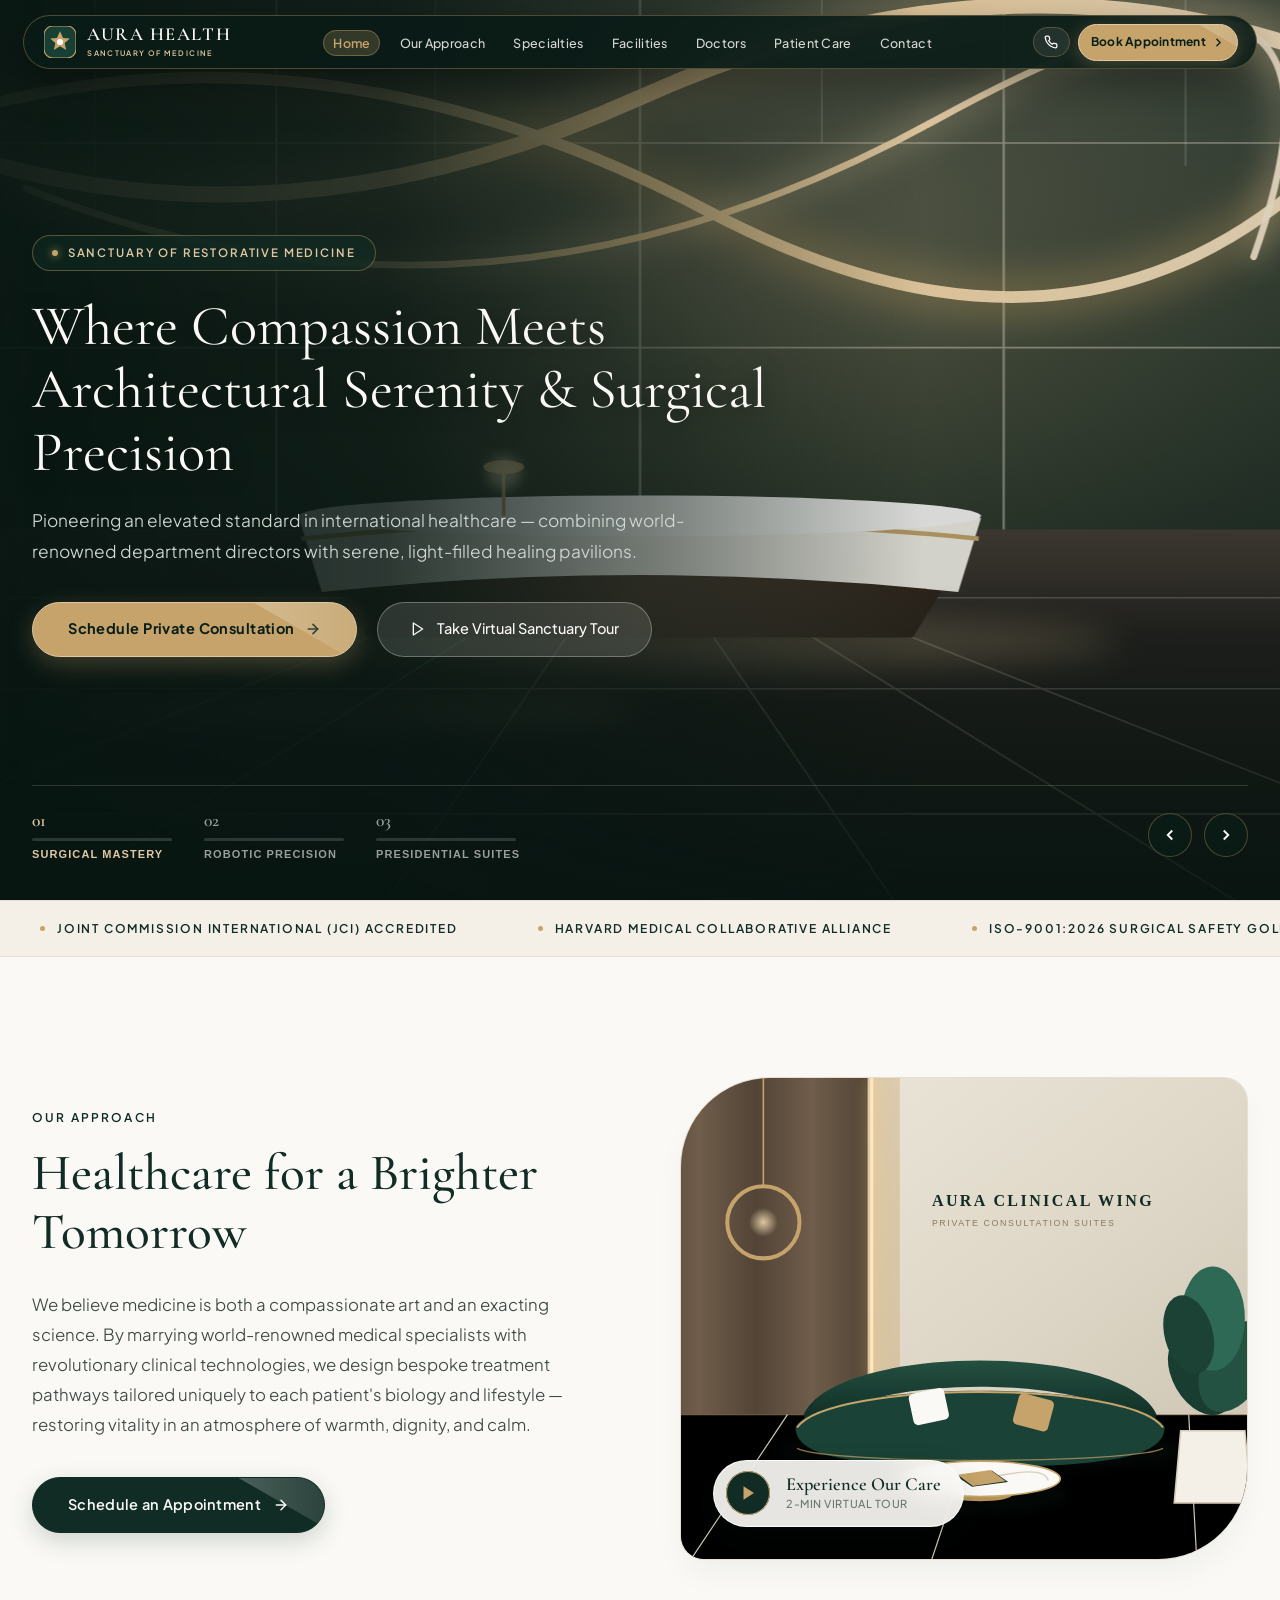
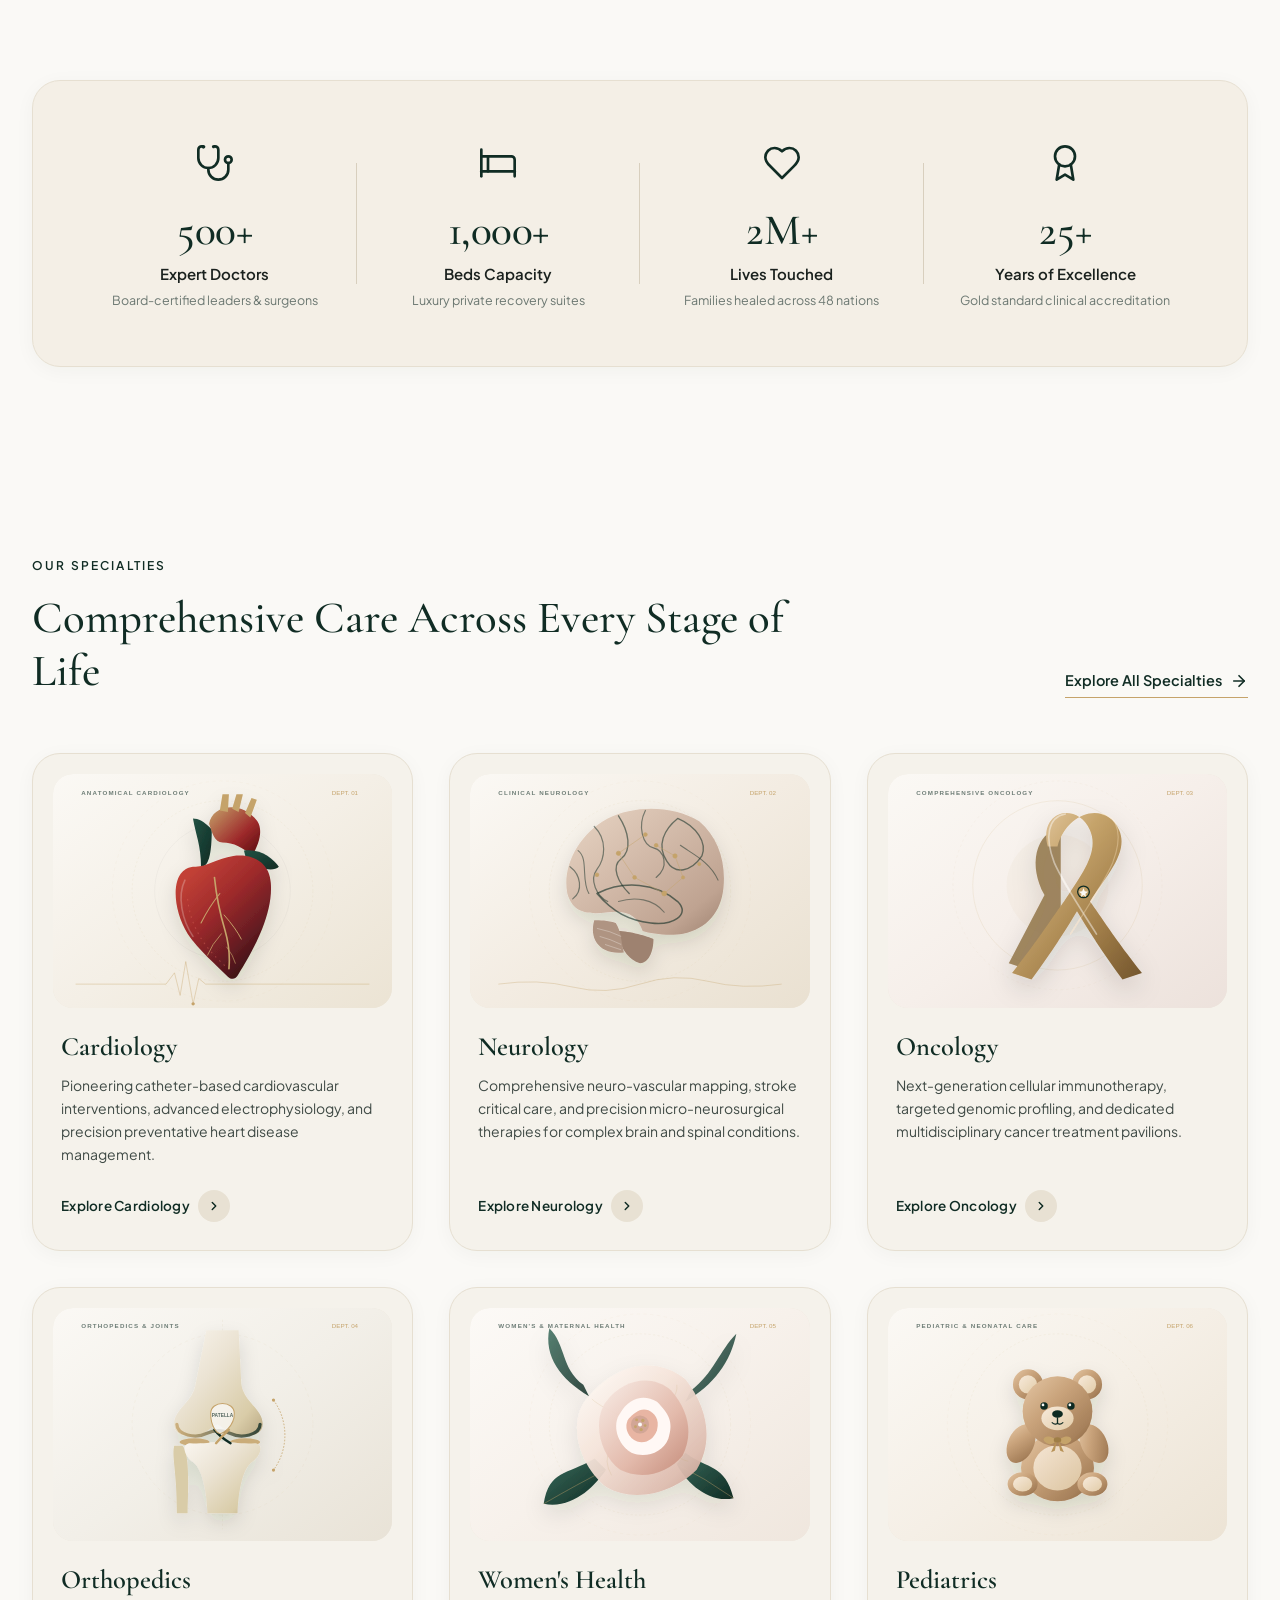
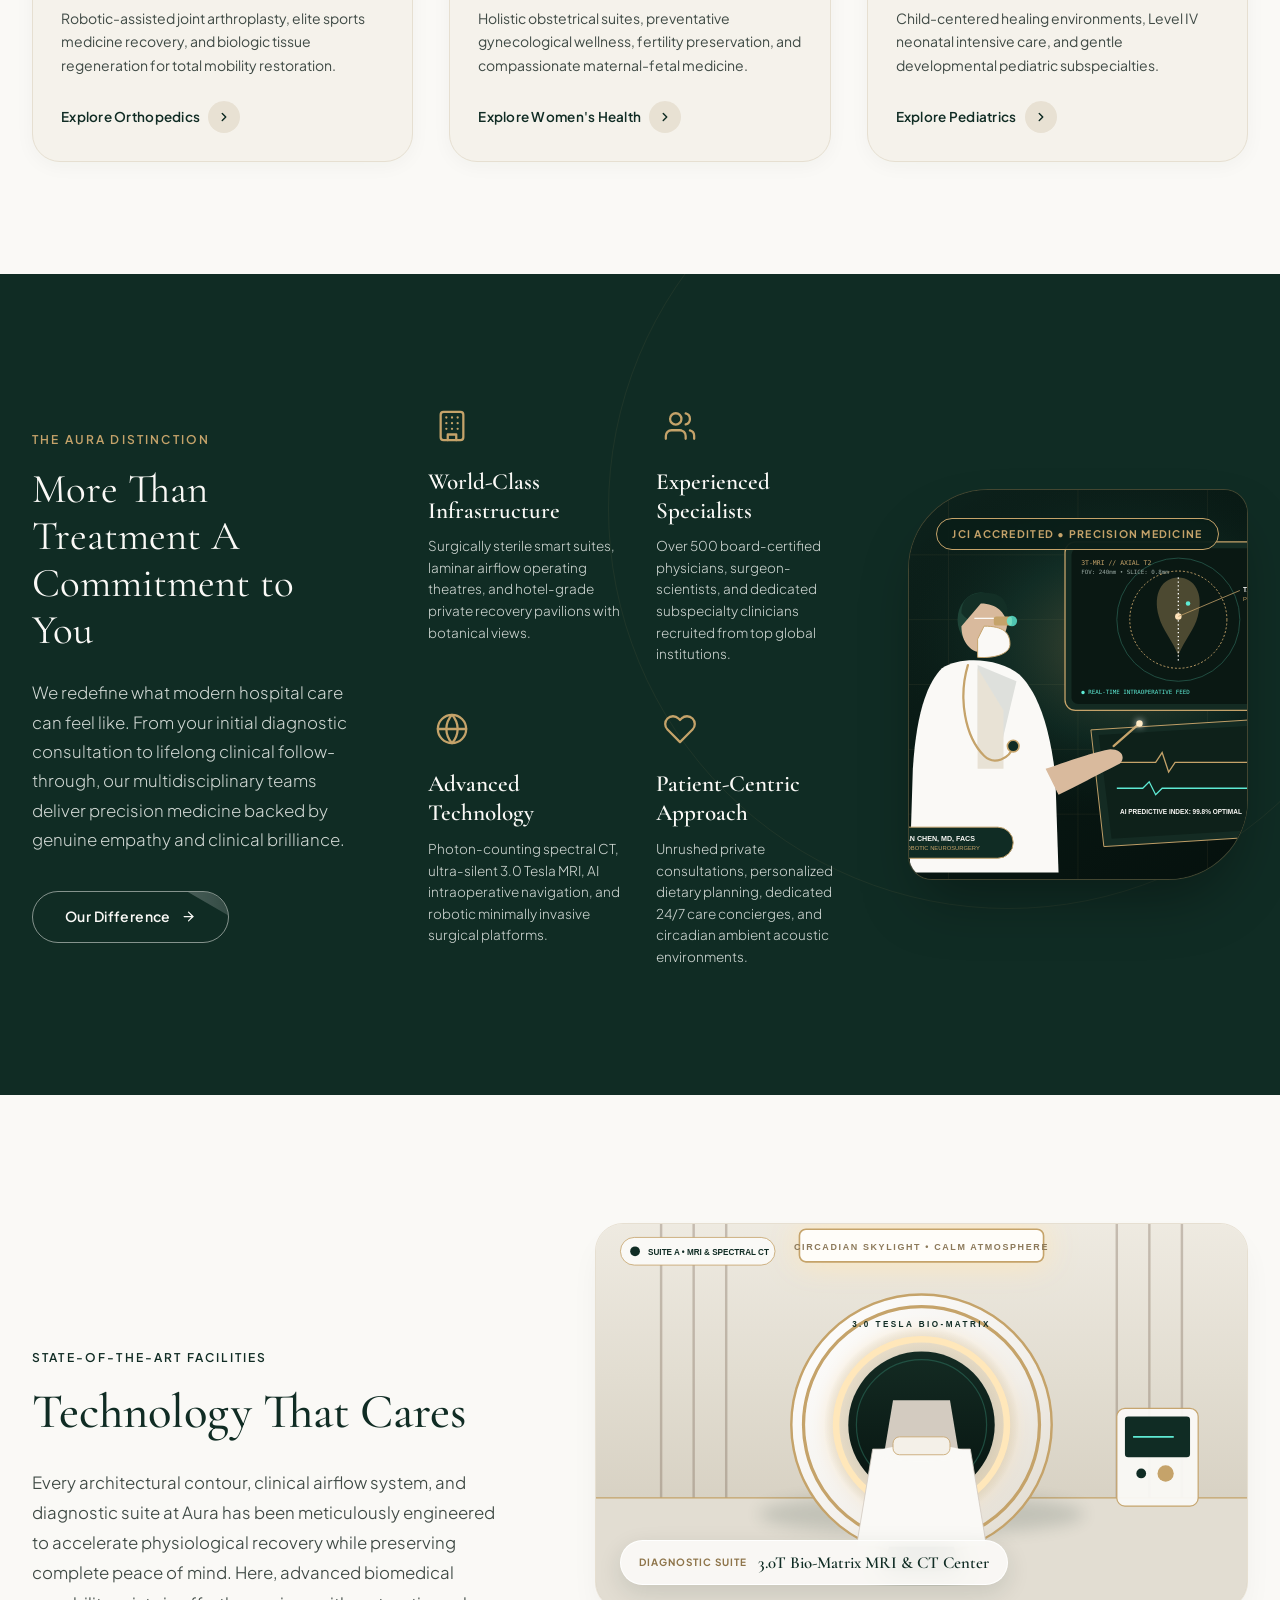
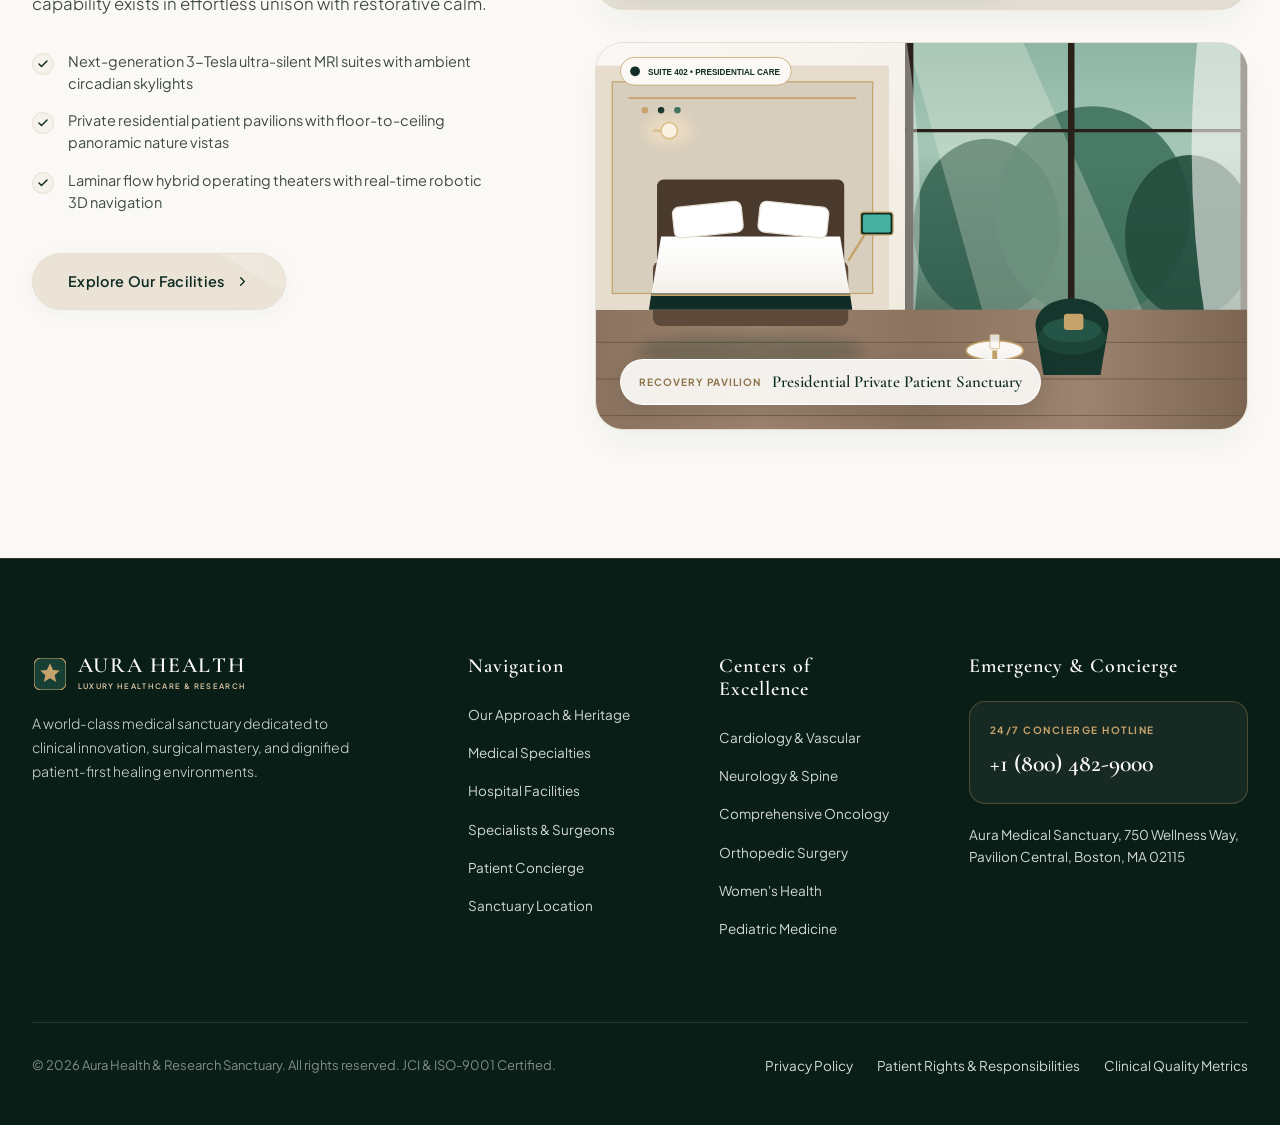
==== commit 51ba81b5: "fix(nav): make menu strip dynamically responsive across all browser zoom levels and viewports" ====
--- a/index.html
+++ b/index.html
@@ -52,7 +52,7 @@
             <svg width="14" height="14" viewBox="0 0 24 24" fill="none" stroke="currentColor" stroke-width="2.2" stroke-linecap="round" stroke-linejoin="round">
               <path d="M22 16.92v3a2 2 0 0 1-2.18 2 19.79 19.79 0 0 1-8.63-3.07 19.5 19.5 0 0 1-6-6 19.79 19.79 0 0 1-3.07-8.67A2 2 0 0 1 4.11 2h3a2 2 0 0 1 2 1.72 12.84 12.84 0 0 0 .7 2.81 2 2 0 0 1-.45 2.11L8.09 9.91a16 16 0 0 0 6 6l1.27-1.27a2 2 0 0 1 2.11-.45 12.84 12.84 0 0 0 2.81.7A2 2 0 0 1 22 16.92z"></path>
             </svg>
-            <span>(800) 482-9000</span>
+            <span class="phone-text">(800) 482-9000</span>
           </a>
 
           <a href="#appointment" class="nav-cta-btn btn-hover-shine" data-open-modal="appointment">
--- a/css/styles.css
+++ b/css/styles.css
@@ -149,55 +149,70 @@
   left: 0;
   width: 100%;
   z-index: 1000;
-  padding: 1.25rem 0;
+  padding: clamp(0.6rem, 1.2vw, 1.1rem) 0;
   pointer-events: none;
   transition: var(--transition-smooth);
 }
 
 .site-header .container {
+  max-width: 1440px;
+  width: 100%;
+  padding-left: clamp(0.75rem, 1.8vw, 1.8rem);
+  padding-right: clamp(0.75rem, 1.8vw, 1.8rem);
   pointer-events: auto;
 }
 
 .header-container {
-  background: rgba(10, 28, 23, 0.9);
+  background: rgba(10, 28, 23, 0.92);
   backdrop-filter: blur(20px);
   -webkit-backdrop-filter: blur(20px);
   border: 1px solid rgba(197, 163, 106, 0.35);
   border-radius: var(--radius-pill);
-  padding: 0.65rem 1.6rem;
+  padding: 0.45rem clamp(0.75rem, 1.3vw, 1.4rem);
   box-shadow: 0 16px 40px rgba(0, 0, 0, 0.35);
   display: flex;
   align-items: center;
   justify-content: space-between;
-  transition: var(--transition-smooth);
+  width: 100%;
+  box-sizing: border-box;
+  max-width: 100%;
+  gap: clamp(0.4rem, 0.9vw, 1.2rem);
+  transition: var(--transition-smooth);
+  position: relative;
+  overflow: hidden; /* Ensures child elements never poke out of rounded pill corners */
 }
 
 .site-header.scrolled .header-container {
   background: rgba(8, 22, 18, 0.96);
   border-color: rgba(197, 163, 106, 0.5);
   box-shadow: 0 20px 50px rgba(0, 0, 0, 0.45);
-  padding: 0.55rem 1.5rem;
+  padding: 0.4rem clamp(0.75rem, 1.1vw, 1.25rem);
 }
 
 /* Brand Link & Crest */
 .brand-link {
   display: flex;
   align-items: center;
-  gap: 0.85rem;
+  gap: clamp(0.45rem, 0.75vw, 0.8rem);
   text-decoration: none;
   cursor: pointer;
   flex-shrink: 0;
 }
 
 .brand-crest {
-  width: 38px;
-  height: 38px;
+  width: 36px;
+  height: 36px;
   display: flex;
   align-items: center;
   justify-content: center;
   flex-shrink: 0;
 }
 
+.brand-crest svg {
+  width: 32px;
+  height: 32px;
+}
+
 .brand-text {
   display: flex;
   flex-direction: column;
@@ -205,42 +220,46 @@
 
 .brand-title {
   font-family: var(--font-serif);
-  font-size: 1.45rem;
+  font-size: clamp(1.15rem, 1.15vw, 1.4rem);
   font-weight: 600;
-  letter-spacing: 0.12em;
+  letter-spacing: 0.08em;
   color: var(--text-ivory);
   transition: var(--transition-smooth);
   line-height: 1;
+  white-space: nowrap;
 }
 
 .brand-sub {
   font-family: var(--font-sans);
-  font-size: 8.5px;
+  font-size: 7.5px;
   font-weight: 600;
-  letter-spacing: 0.22em;
+  letter-spacing: 0.18em;
   text-transform: uppercase;
   color: var(--gold-light);
   margin-top: 3px;
   transition: var(--transition-smooth);
-}
-
-/* Desktop Navigation Menu */
+  white-space: nowrap;
+}
+
+/* Desktop Navigation Menu: Fluid auto-adjust on zoom and resize */
 .nav-menu {
   display: flex;
   align-items: center;
-  gap: 1.6rem;
+  gap: clamp(0.25rem, 0.85vw, 1.25rem);
   list-style: none;
   margin: 0;
   padding: 0;
+  flex: 1 1 auto;
+  justify-content: center;
 }
 
 .nav-link {
-  font-size: 13.5px;
+  font-size: clamp(12px, 0.84vw, 13.5px);
   font-weight: 500;
-  letter-spacing: 0.04em;
+  letter-spacing: 0.025em;
   color: rgba(250, 249, 246, 0.85);
   text-decoration: none;
-  padding: 0.35rem 0.75rem;
+  padding: 0.3rem clamp(0.35rem, 0.45vw, 0.65rem);
   border-radius: var(--radius-pill);
   transition: var(--transition-smooth);
   position: relative;
@@ -263,19 +282,20 @@
 .nav-actions {
   display: flex;
   align-items: center;
-  gap: 1rem;
+  gap: clamp(0.35rem, 0.65vw, 0.8rem);
+  flex-shrink: 0;
 }
 
 .nav-phone-pill {
   display: flex;
   align-items: center;
-  gap: 0.5rem;
+  gap: 0.45rem;
   background: rgba(255, 255, 255, 0.08);
   border: 1px solid rgba(197, 163, 106, 0.3);
   color: var(--text-ivory);
-  font-size: 12.5px;
+  font-size: clamp(11.5px, 0.82vw, 12.5px);
   font-weight: 600;
-  padding: 0.45rem 1rem;
+  padding: 0.45rem clamp(0.55rem, 0.75vw, 0.95rem);
   border-radius: var(--radius-pill);
   text-decoration: none;
   transition: var(--transition-smooth);
@@ -288,6 +308,10 @@
   color: #FFF;
 }
 
+.phone-text {
+  display: inline;
+  transition: var(--transition-smooth);
+}
 
 /* Responsive Nav CTA Text */
 .cta-text-short {
@@ -300,13 +324,13 @@
 .nav-cta-btn {
   display: inline-flex;
   align-items: center;
-  gap: 0.45rem;
+  gap: 0.4rem;
   background-color: var(--gold-accent);
   color: var(--forest-dark);
-  font-size: 13px;
+  font-size: clamp(12px, 0.85vw, 13px);
   font-weight: 700;
-  letter-spacing: 0.03em;
-  padding: 0.55rem 1.35rem;
+  letter-spacing: 0.02em;
+  padding: 0.48rem clamp(0.7rem, 0.95vw, 1.25rem);
   border-radius: var(--radius-pill);
   border: 1px solid var(--gold-light);
   box-shadow: 0 4px 18px rgba(197, 163, 106, 0.3);
@@ -314,6 +338,7 @@
   cursor: pointer;
   transition: var(--transition-smooth);
   white-space: nowrap;
+  flex-shrink: 0;
 }
 
 .nav-cta-btn:hover {
@@ -329,13 +354,14 @@
   background: rgba(255, 255, 255, 0.08);
   border: 1px solid rgba(197, 163, 106, 0.35);
   border-radius: 50%;
-  width: 40px;
-  height: 40px;
+  width: 38px;
+  height: 38px;
   align-items: center;
   justify-content: center;
   cursor: pointer;
   color: var(--text-ivory);
   padding: 0;
+  flex-shrink: 0;
   transition: var(--transition-smooth);
 }
 
@@ -2811,7 +2837,39 @@
    Guaranteed flawless layout across 1200px, 992px, 768px, 480px, 360px
    ========================================================================== */
 
-/* 1. Large Laptops & Small Desktops (<= 1200px) */
+/* ==========================================================================
+   COMPREHENSIVE RESPONSIVE SYSTEM
+   Guaranteed fluid auto-adjustment across 100%, 125%, 150%, 175% zoom levels
+   and all viewports: 2560px, 1920px, 1440px, 1280px, 1120px, 992px, 768px, 480px, 360px
+   ========================================================================== */
+
+/* 1. Large Laptops & Standard Desktops (1200px - 1400px) / ~110-125% Zoom */
+@media (max-width: 1400px) {
+  .header-container {
+    padding: 0.45rem 1.1rem;
+    gap: 0.75rem;
+  }
+  .nav-menu {
+    gap: 0.65rem;
+  }
+  .nav-link {
+    font-size: 12.5px;
+    padding: 0.25rem 0.55rem;
+  }
+}
+
+/* Zoom Level ~125% - 135% / Viewport <= 1320px:
+   Tuck away phone text so all 7 links and Book Appointment CTA have ample room */
+@media (max-width: 1320px) {
+  .phone-text {
+    display: none !important;
+  }
+  .nav-phone-pill {
+    padding: 0.45rem 0.65rem;
+  }
+}
+
+/* Zoom Level ~135% - 150% / Viewport <= 1200px */
 @media (max-width: 1200px) {
   .feature-3col-grid {
     grid-template-columns: 1fr 1fr;
@@ -2820,8 +2878,39 @@
   .feature-col-editorial {
     grid-column: span 2;
   }
-}
-
+  .header-container {
+    gap: 0.5rem;
+  }
+  .nav-menu {
+    gap: 0.4rem;
+  }
+  .nav-link {
+    font-size: 12px;
+    padding: 0.25rem 0.45rem;
+  }
+}
+
+/* Zoom Level ~150% - 175% / Viewport <= 1120px:
+   Desktop 7 links gracefully collapse into slide-in drawer.
+   Header shows clean Logo + Phone + Book Appointment + Hamburger!
+   Never squished, never overflows! */
+@media (max-width: 1120px) {
+  .nav-menu {
+    display: none !important;
+  }
+  .mobile-toggle {
+    display: flex !important;
+  }
+  .phone-text {
+    display: inline !important; /* Re-display phone text since 7 links are now in drawer */
+  }
+  .nav-phone-pill {
+    padding: 0.45rem 0.95rem;
+  }
+  .header-container {
+    padding: 0.45rem 1.25rem;
+  }
+}
 
 /* 2. Tablets & Landscape Phones (<= 992px) */
 @media (max-width: 992px) {
@@ -3340,4 +3429,4 @@
   .hero-indicators {
     gap: 0.5rem !important;
   }
-}
+}
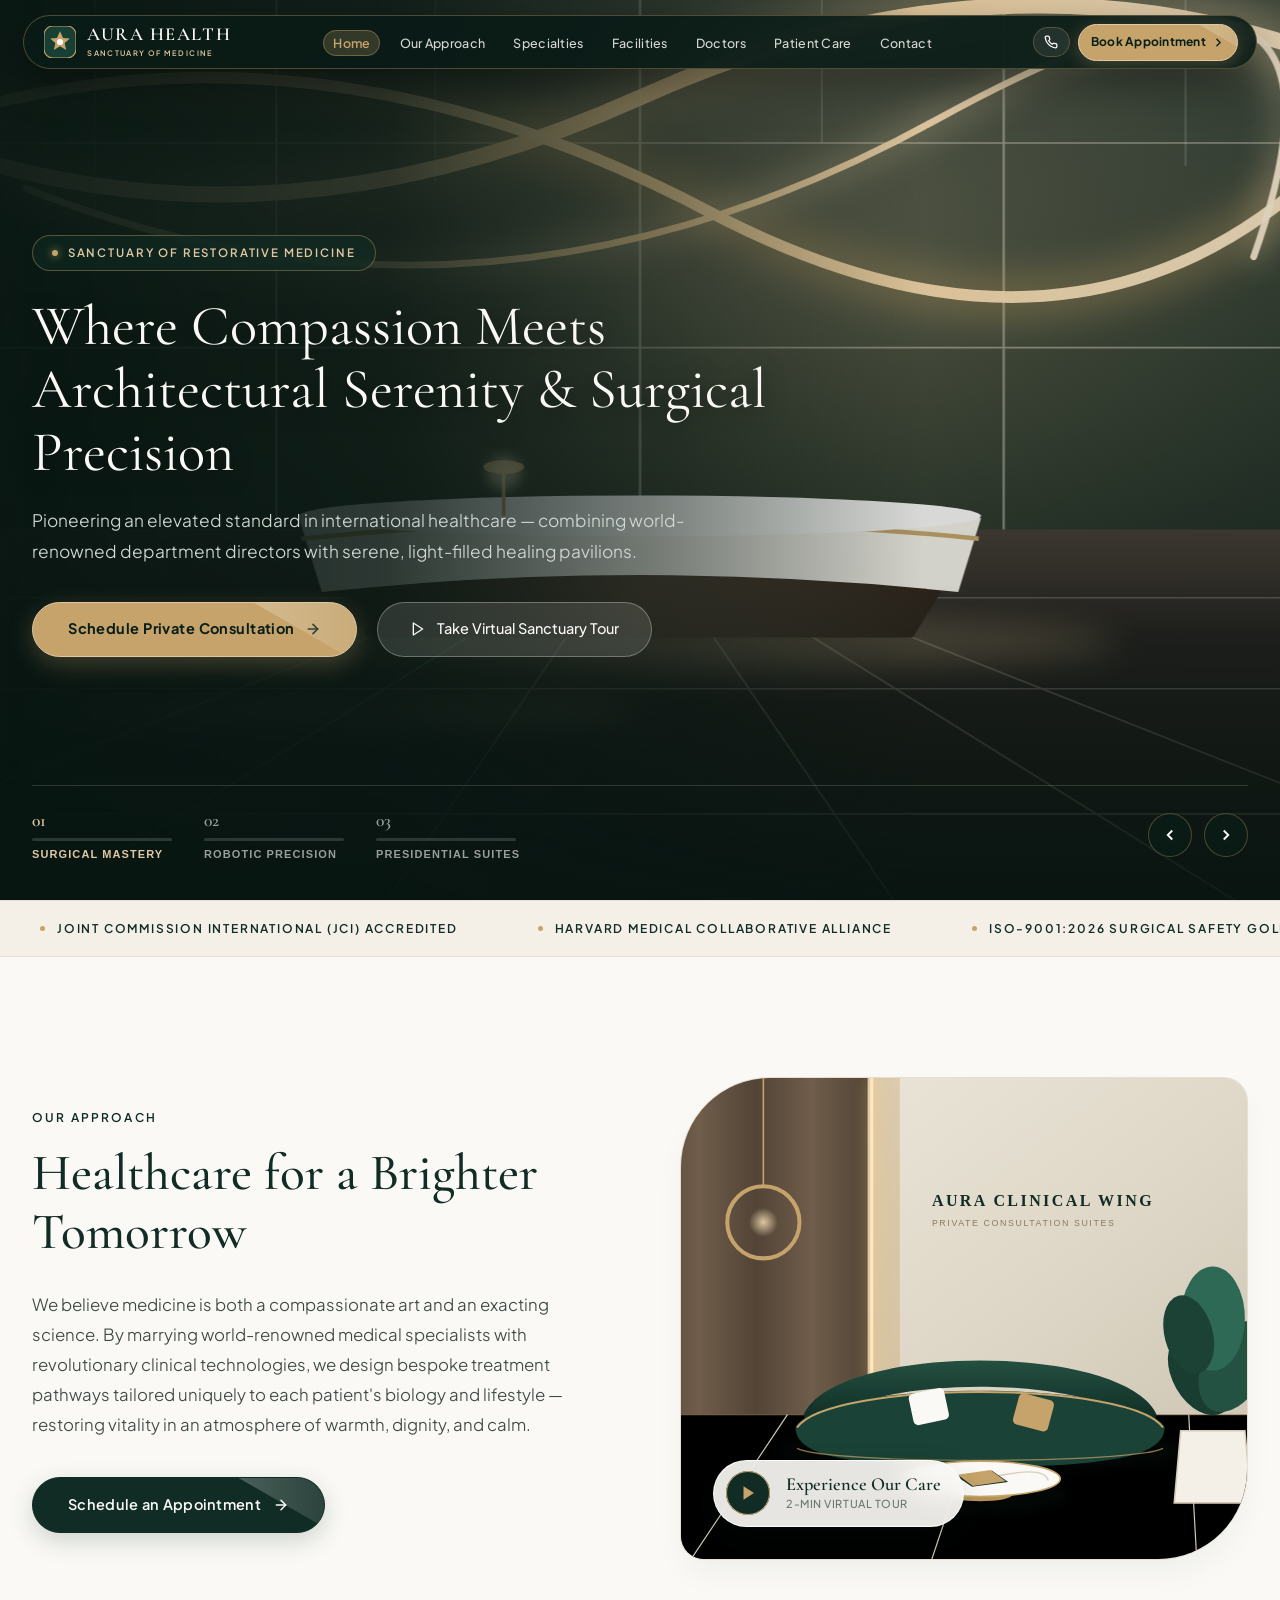
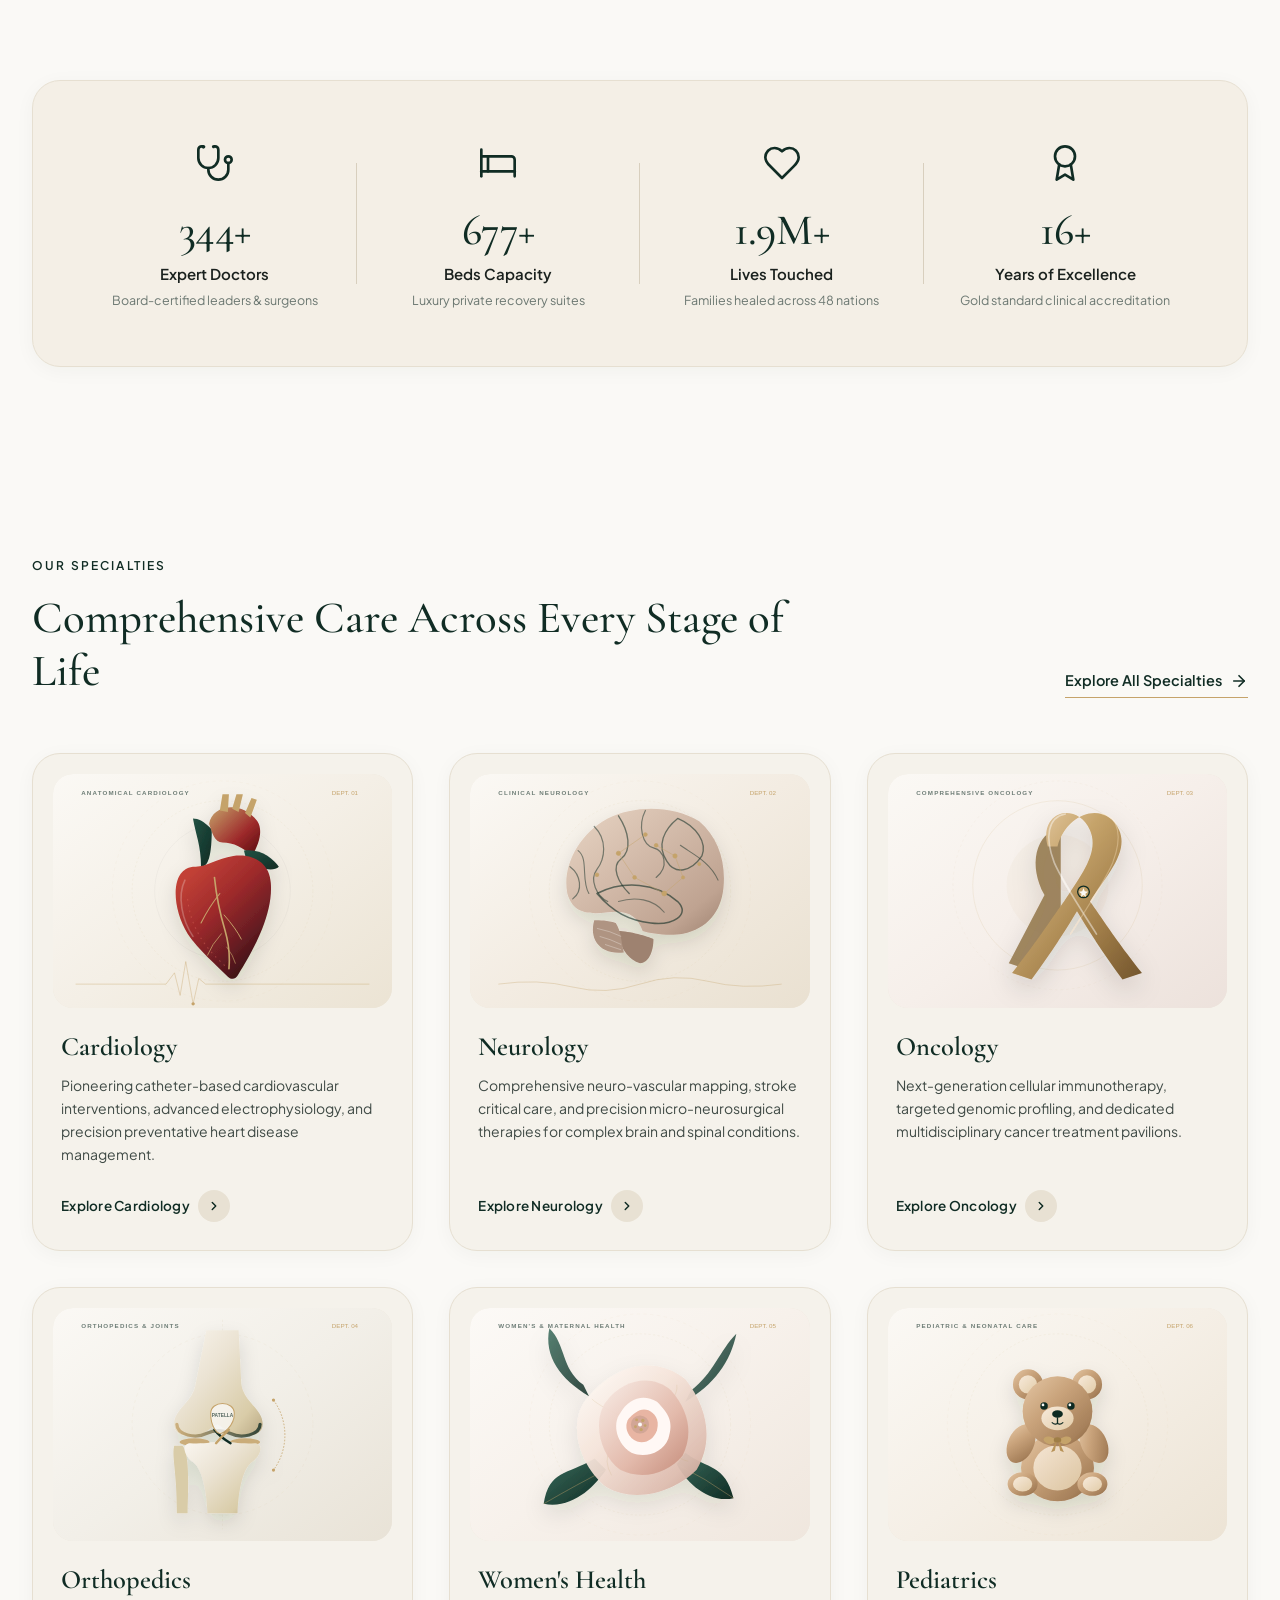
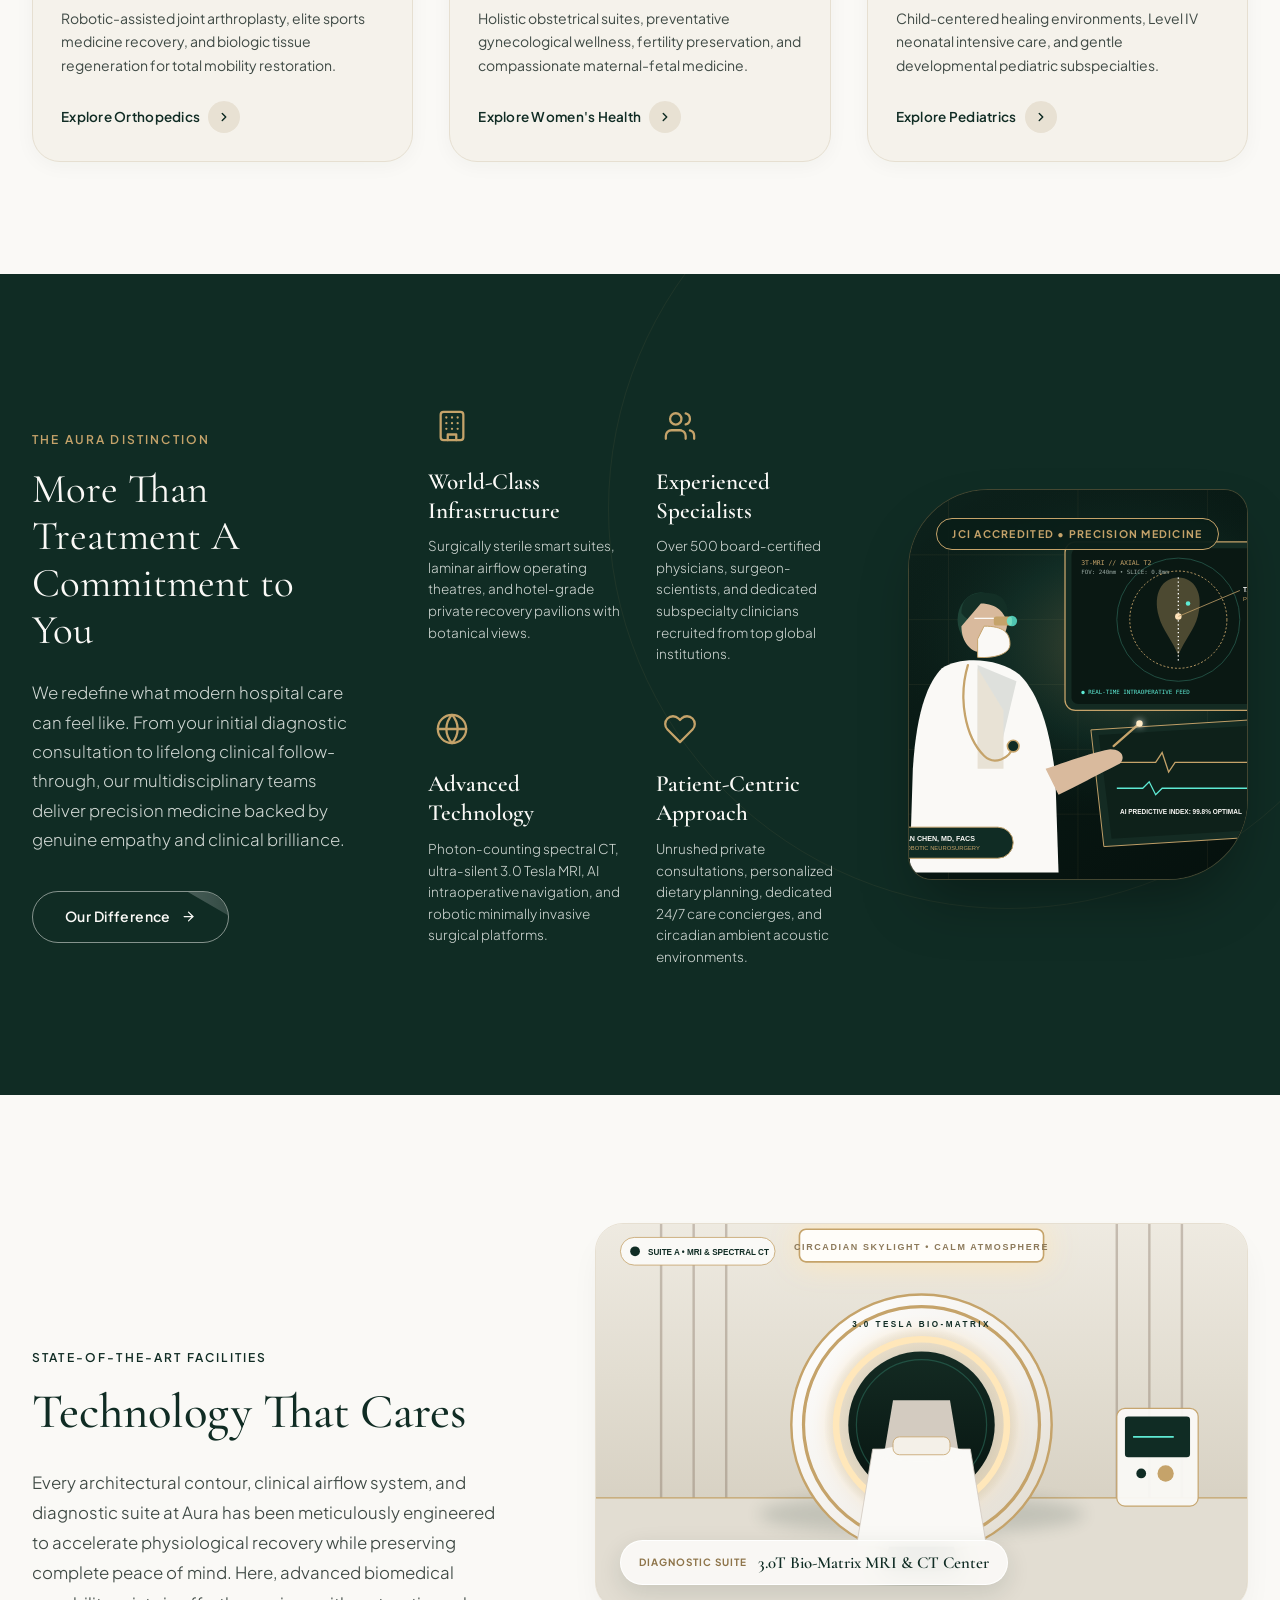
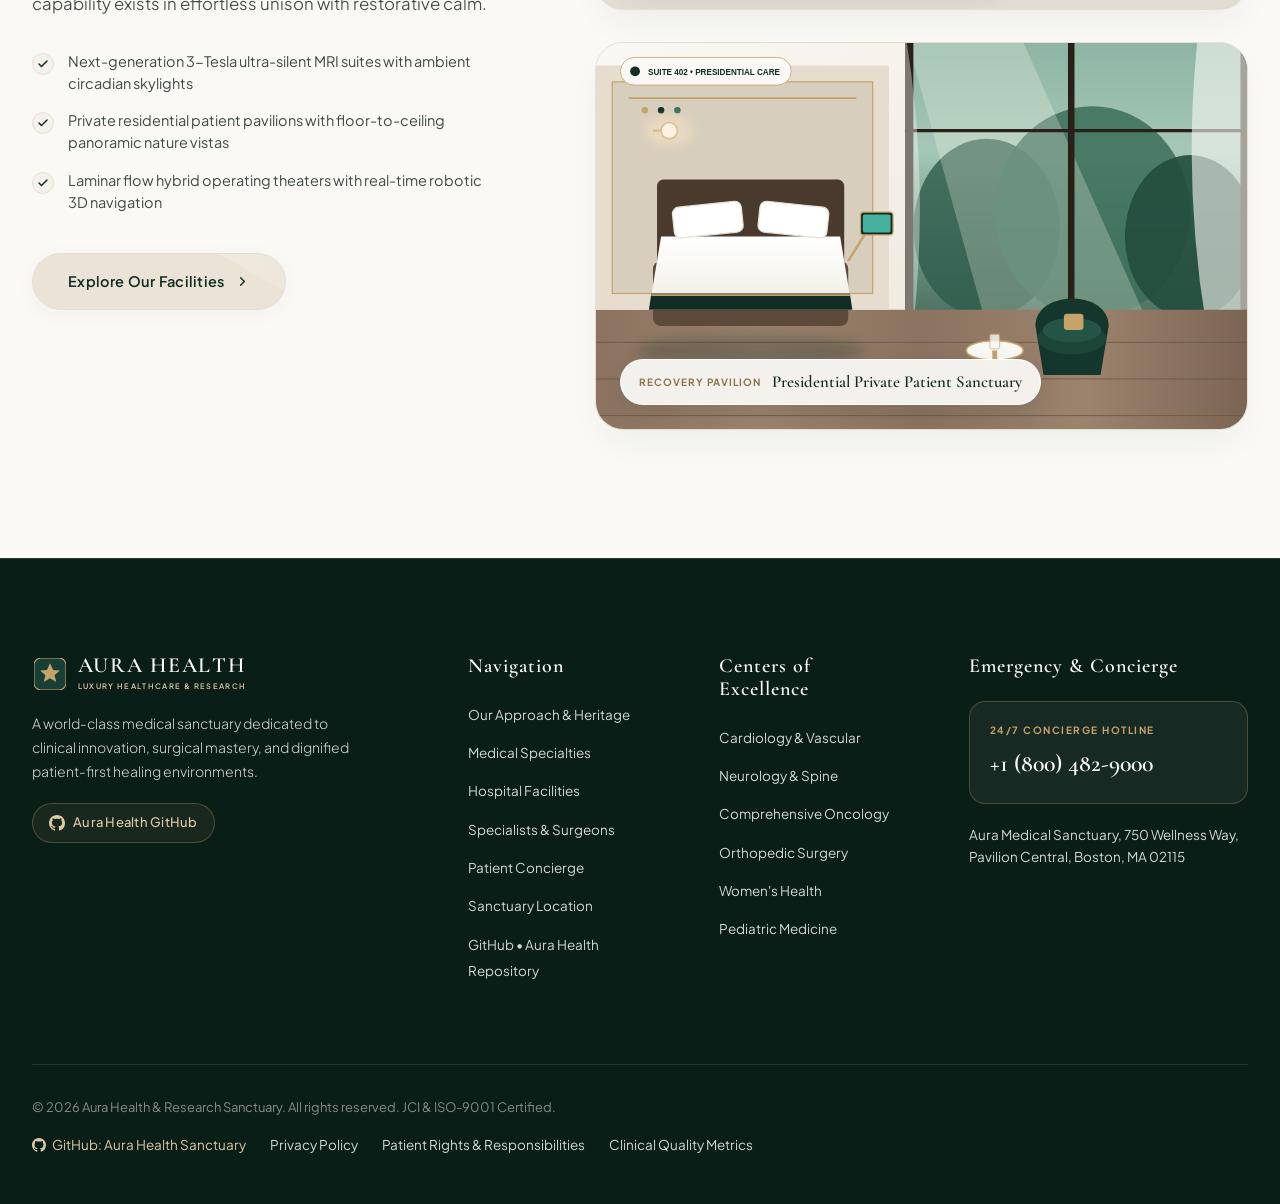
==== commit 62b6d36c: "feat(footer): add GitHub repository link and brand mentions to website footer across all pages" ====
--- a/index.html
+++ b/index.html
@@ -933,6 +933,14 @@
           <p class="footer-brand-desc">
             A world-class medical sanctuary dedicated to clinical innovation, surgical mastery, and dignified patient-first healing environments.
           </p>
+          <div class="footer-repo-wrapper" style="margin-top: 1.25rem;">
+            <a href="https://github.com/Rachit246-art/Hospital1.git" target="_blank" rel="noopener noreferrer" class="footer-repo-badge" aria-label="Aura Health &amp; Research Sanctuary GitHub Repository">
+              <svg width="16" height="16" viewBox="0 0 24 24" fill="currentColor" aria-hidden="true">
+                <path d="M12 0C5.37 0 0 5.37 0 12c0 5.31 3.435 9.795 8.205 11.385.6.105.825-.255.825-.57 0-.285-.015-1.23-.015-2.235-3.015.555-3.795-.735-4.035-1.41-.135-.345-.72-1.41-1.23-1.695-.42-.225-1.02-.78-.015-.795.945-.015 1.62.87 1.845 1.23 1.08 1.815 2.805 1.305 3.495.99.105-.78.42-1.305.765-1.605-2.67-.3-5.46-1.335-5.46-5.925 0-1.305.465-2.385 1.23-3.225-.12-.3-.54-1.53.12-3.18 0 0 1.005-.315 3.3 1.23.96-.27 1.98-.405 3-.405s2.04.135 3 .405c2.295-1.56 3.3-1.23 3.3-1.23.66 1.65.24 2.88.12 3.18.765.84 1.23 1.905 1.23 3.225 0 4.605-2.805 5.625-5.475 5.925.435.375.81 1.095.81 2.22 0 1.605-.015 2.895-.015 3.3 0 .315.225.69.825.57A12.02 12.02 0 0024 12c0-6.63-5.37-12-12-12z"/>
+              </svg>
+              <span>Aura Health GitHub</span>
+            </a>
+          </div>
         </div>
 
         <!-- Quick Links to Inner Pages -->
@@ -945,6 +953,7 @@
             <li><a href="doctors.html" class="footer-link">Specialists &amp; Surgeons</a></li>
             <li><a href="patient-care.html" class="footer-link">Patient Concierge</a></li>
             <li><a href="contact.html" class="footer-link">Sanctuary Location</a></li>
+            <li><a href="https://github.com/Rachit246-art/Hospital1.git" target="_blank" rel="noopener noreferrer" class="footer-link">GitHub &bull; Aura Health Repository</a></li>
           </ul>
         </div>
 
@@ -982,6 +991,10 @@
           &copy; 2026 Aura Health &amp; Research Sanctuary. All rights reserved. JCI &amp; ISO-9001 Certified.
         </div>
         <div class="footer-bottom-links">
+          <a href="https://github.com/Rachit246-art/Hospital1.git" target="_blank" rel="noopener noreferrer" class="footer-link footer-github-link" title="AURA Health &amp; Research Sanctuary on GitHub">
+            <svg width="14" height="14" viewBox="0 0 24 24" fill="currentColor" aria-hidden="true"><path d="M12 0C5.37 0 0 5.37 0 12c0 5.31 3.435 9.795 8.205 11.385.6.105.825-.255.825-.57 0-.285-.015-1.23-.015-2.235-3.015.555-3.795-.735-4.035-1.41-.135-.345-.72-1.41-1.23-1.695-.42-.225-1.02-.78-.015-.795.945-.015 1.62.87 1.845 1.23 1.08 1.815 2.805 1.305 3.495.99.105-.78.42-1.305.765-1.605-2.67-.3-5.46-1.335-5.46-5.925 0-1.305.465-2.385 1.23-3.225-.12-.3-.54-1.53.12-3.18 0 0 1.005-.315 3.3 1.23.96-.27 1.98-.405 3-.405s2.04.135 3 .405c2.295-1.56 3.3-1.23 3.3-1.23.66 1.65.24 2.88.12 3.18.765.84 1.23 1.905 1.23 3.225 0 4.605-2.805 5.625-5.475 5.925.435.375.81 1.095.81 2.22 0 1.605-.015 2.895-.015 3.3 0 .315.225.69.825.57A12.02 12.02 0 0024 12c0-6.63-5.37-12-12-12z"/></svg>
+            GitHub: Aura Health Sanctuary
+          </a>
           <a href="contact.html" class="footer-link">Privacy Policy</a>
           <a href="contact.html" class="footer-link">Patient Rights &amp; Responsibilities</a>
           <a href="contact.html" class="footer-link">Clinical Quality Metrics</a>
--- a/css/styles.css
+++ b/css/styles.css
@@ -1729,6 +1729,43 @@
 .footer-bottom-links {
   display: flex;
   gap: 1.5rem;
+  flex-wrap: wrap;
+  align-items: center;
+}
+
+.footer-repo-badge {
+  display: inline-flex;
+  align-items: center;
+  gap: 8px;
+  padding: 8px 16px;
+  background: rgba(197, 163, 106, 0.08);
+  border: 1px solid rgba(197, 163, 106, 0.3);
+  border-radius: 999px;
+  color: var(--gold-light, #E8D3A7);
+  font-size: 13px;
+  font-weight: 500;
+  text-decoration: none;
+  letter-spacing: 0.02em;
+  transition: all 0.3s cubic-bezier(0.16, 1, 0.3, 1);
+}
+
+.footer-repo-badge:hover {
+  background: rgba(197, 163, 106, 0.2);
+  border-color: var(--gold, #C5A36A);
+  color: #FFFFFF;
+  transform: translateY(-2px);
+  box-shadow: 0 4px 14px rgba(0, 0, 0, 0.3);
+}
+
+.footer-github-link {
+  display: inline-flex;
+  align-items: center;
+  gap: 6px;
+  color: var(--gold-light, #E8D3A7) !important;
+}
+
+.footer-github-link:hover {
+  color: #FFFFFF !important;
 }
 
 @media (max-width: 992px) {
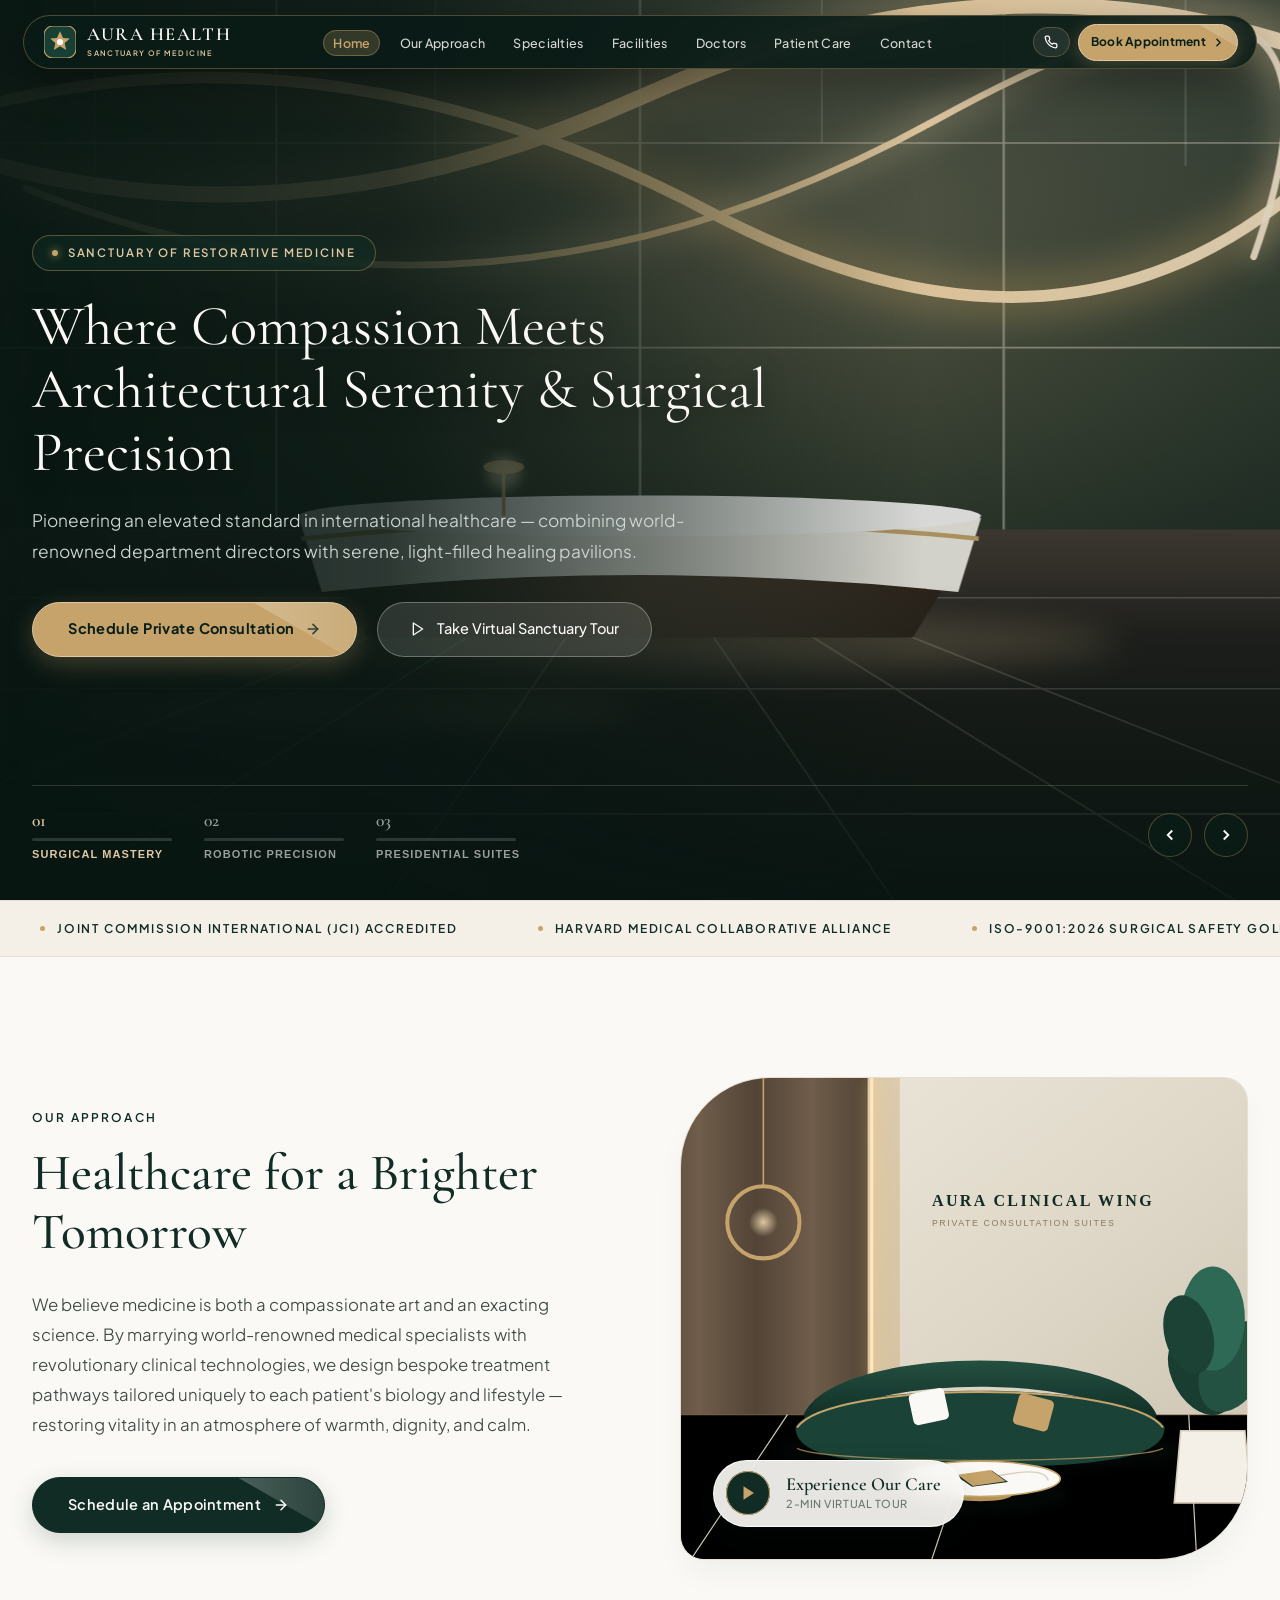
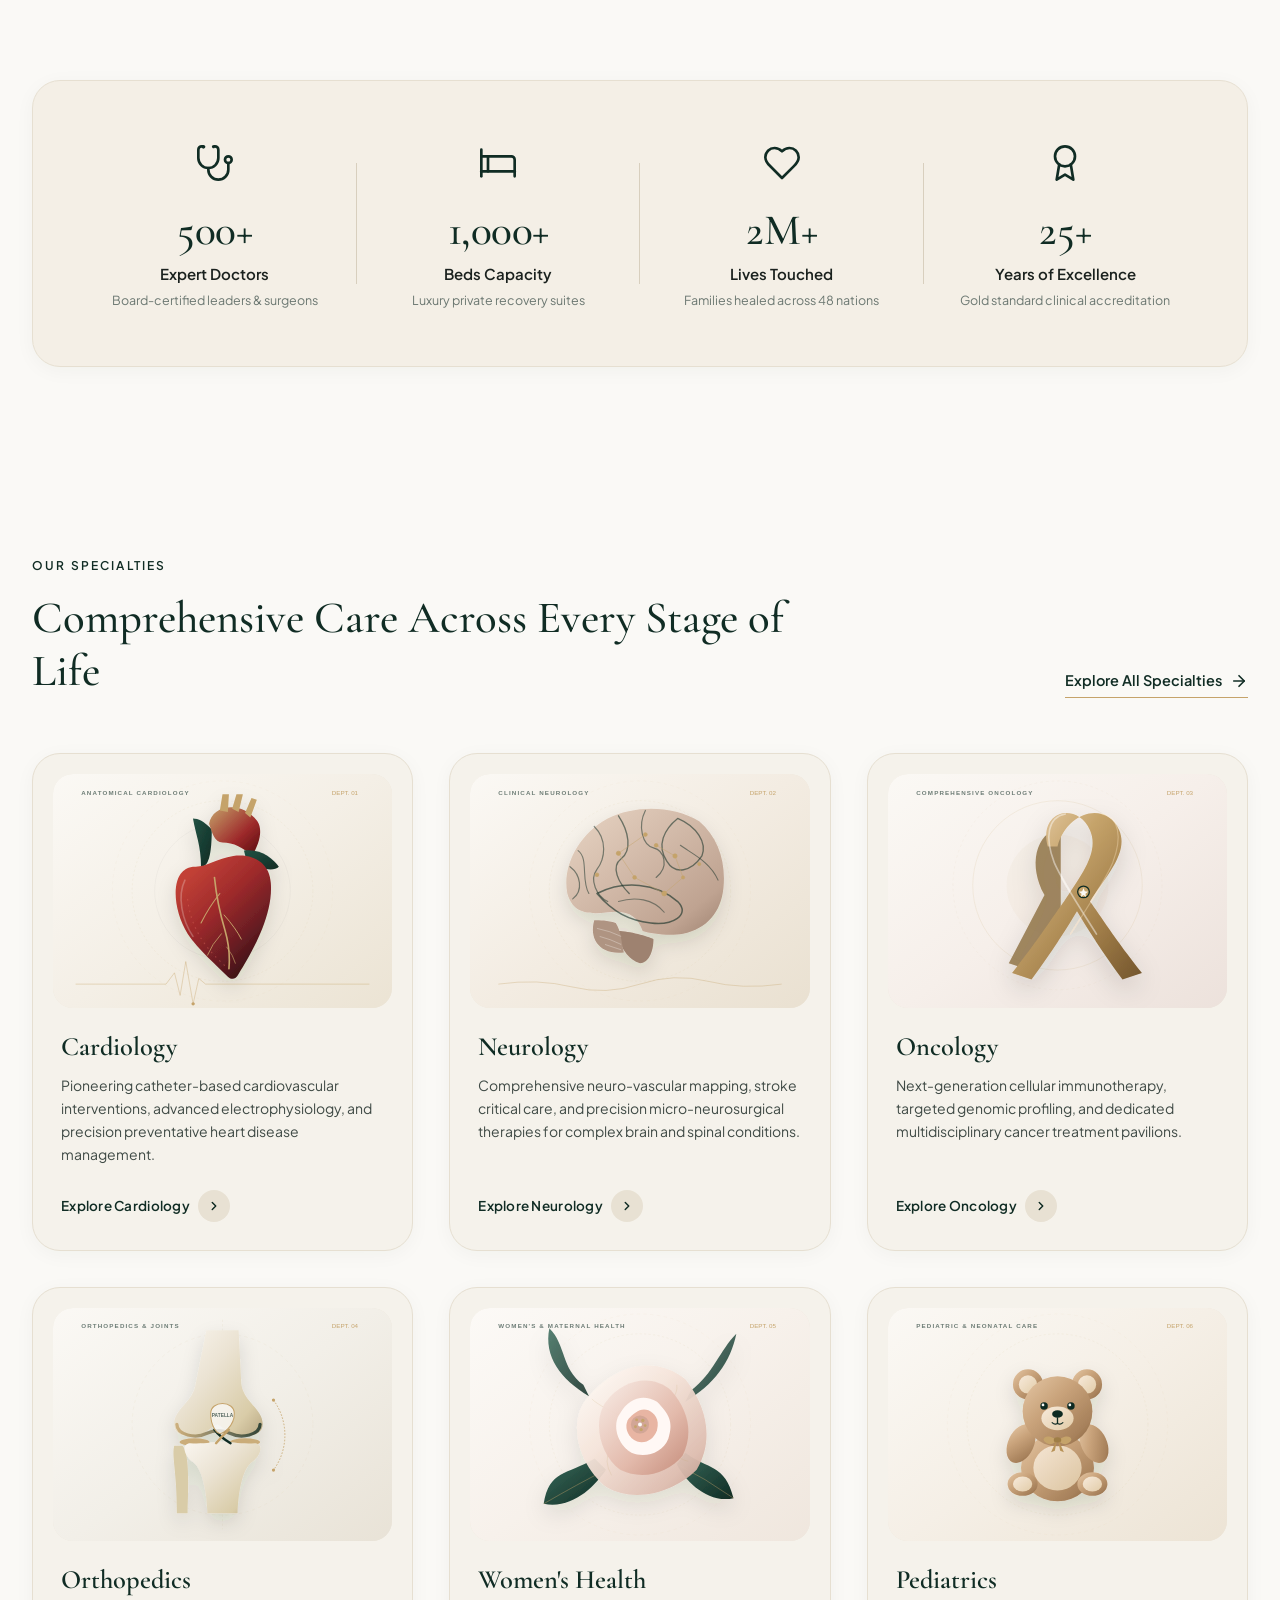
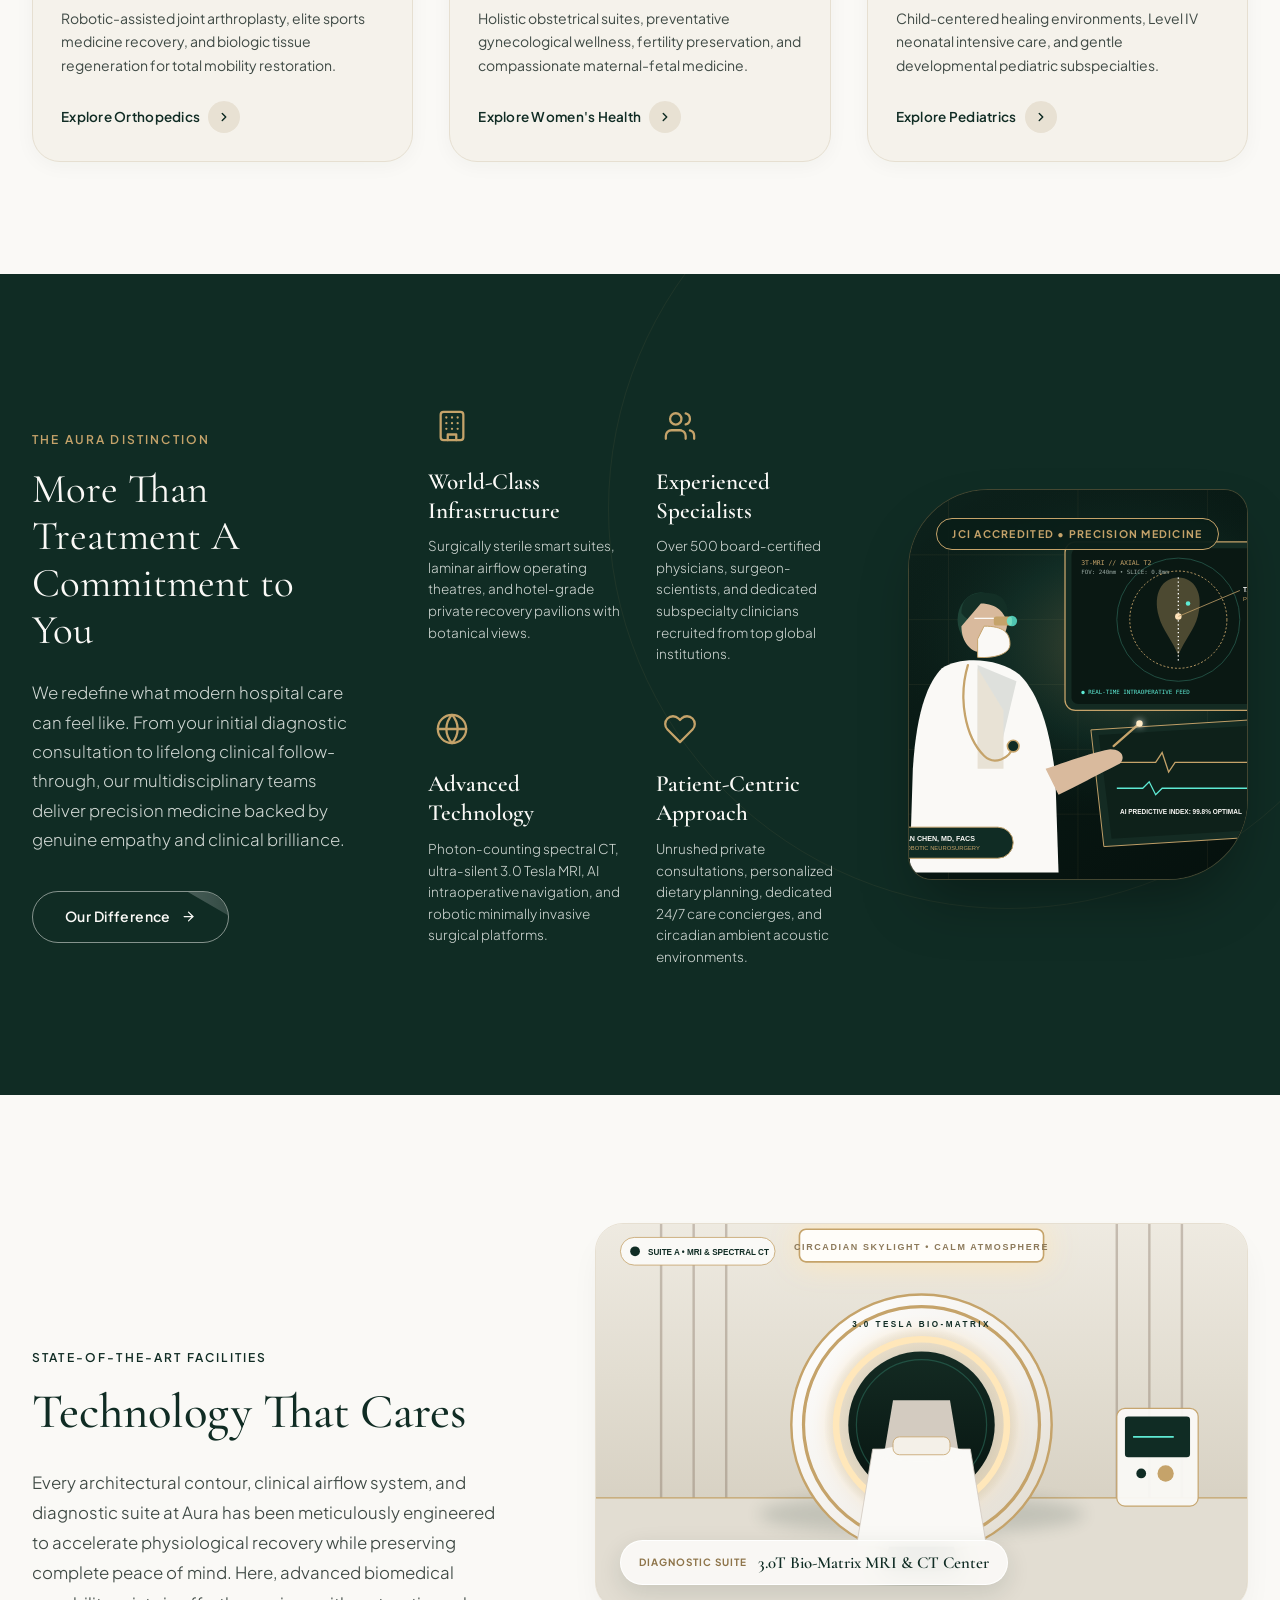
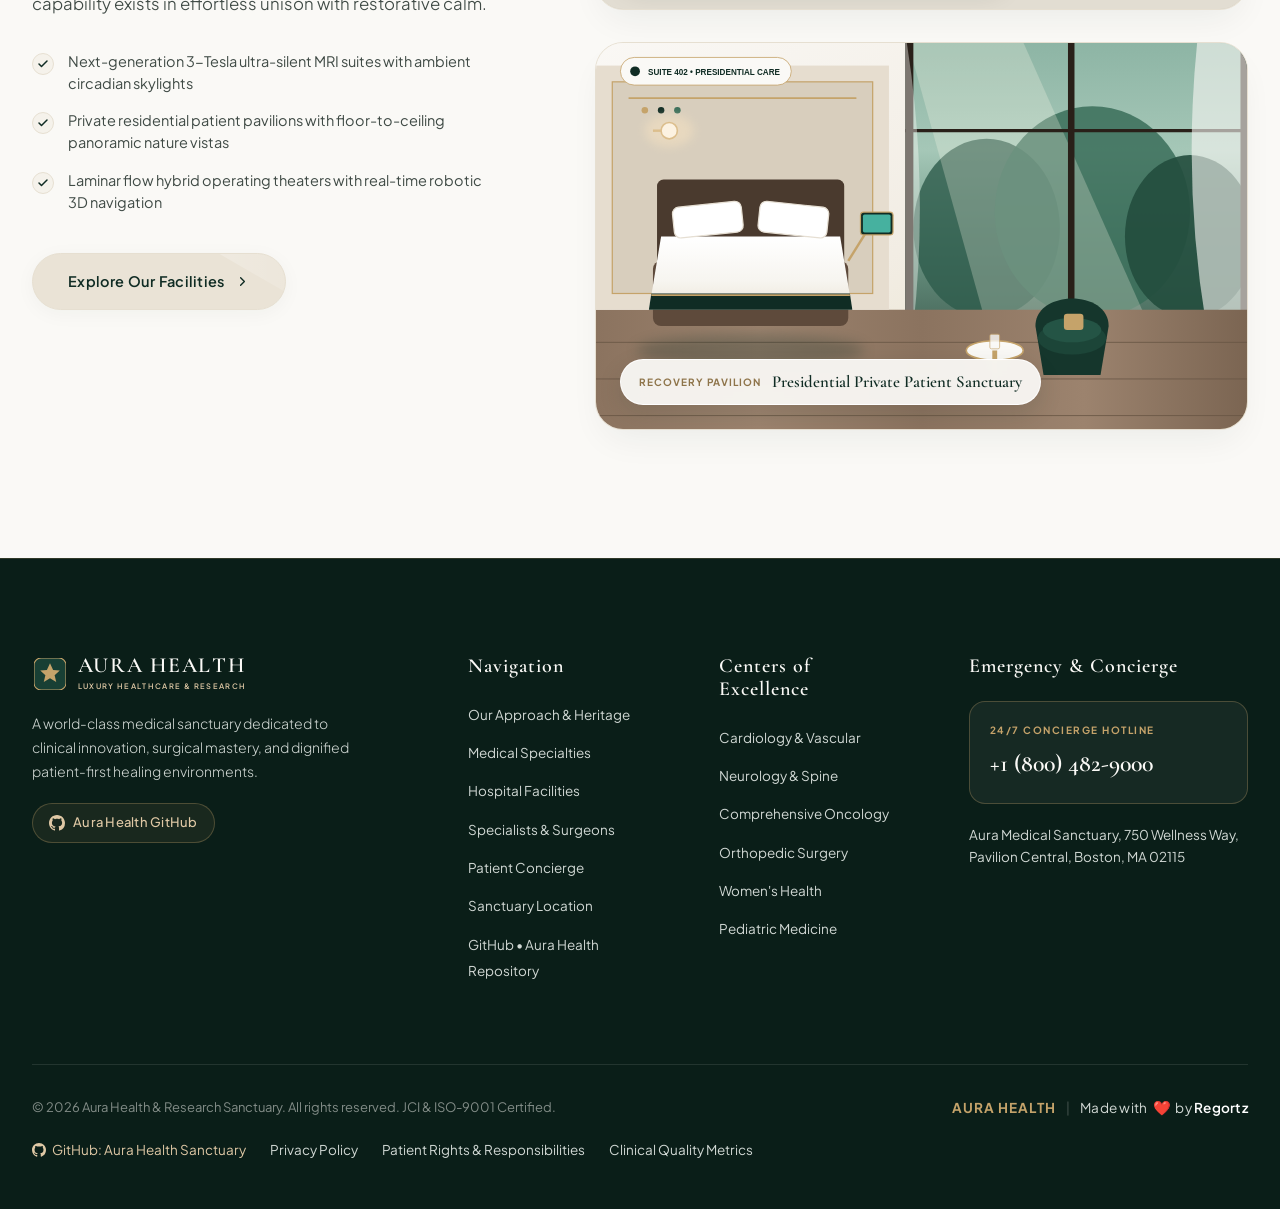
==== commit 45ff87b2: "fix: add brand credit badge to footer and resolve hero title visibility across inner pages" ====
--- a/index.html
+++ b/index.html
@@ -990,6 +990,11 @@
         <div>
           &copy; 2026 Aura Health &amp; Research Sanctuary. All rights reserved. JCI &amp; ISO-9001 Certified.
         </div>
+        <div class="footer-credit">
+          <span class="credit-brand">AURA HEALTH</span>
+          <span class="credit-divider">|</span>
+          <span class="credit-text">Made with <span class="credit-heart" aria-hidden="true" style="color: #ff385c; display: inline-block; margin: 0 3px;">❤️</span> by <span class="credit-author">Regortz</span></span>
+        </div>
         <div class="footer-bottom-links">
           <a href="https://github.com/Rachit246-art/Hospital1.git" target="_blank" rel="noopener noreferrer" class="footer-link footer-github-link" title="AURA Health &amp; Research Sanctuary on GitHub">
             <svg width="14" height="14" viewBox="0 0 24 24" fill="currentColor" aria-hidden="true"><path d="M12 0C5.37 0 0 5.37 0 12c0 5.31 3.435 9.795 8.205 11.385.6.105.825-.255.825-.57 0-.285-.015-1.23-.015-2.235-3.015.555-3.795-.735-4.035-1.41-.135-.345-.72-1.41-1.23-1.695-.42-.225-1.02-.78-.015-.795.945-.015 1.62.87 1.845 1.23 1.08 1.815 2.805 1.305 3.495.99.105-.78.42-1.305.765-1.605-2.67-.3-5.46-1.335-5.46-5.925 0-1.305.465-2.385 1.23-3.225-.12-.3-.54-1.53.12-3.18 0 0 1.005-.315 3.3 1.23.96-.27 1.98-.405 3-.405s2.04.135 3 .405c2.295-1.56 3.3-1.23 3.3-1.23.66 1.65.24 2.88.12 3.18.765.84 1.23 1.905 1.23 3.225 0 4.605-2.805 5.625-5.475 5.925.435.375.81 1.095.81 2.22 0 1.605-.015 2.895-.015 3.3 0 .315.225.69.825.57A12.02 12.02 0 0024 12c0-6.63-5.37-12-12-12z"/></svg>
--- a/css/styles.css
+++ b/css/styles.css
@@ -1723,7 +1723,47 @@
   font-size: 13px;
   color: rgba(250, 249, 246, 0.5);
   flex-wrap: wrap;
-  gap: 1rem;
+  gap: 1.25rem;
+}
+
+.footer-credit {
+  display: inline-flex;
+  align-items: center;
+  justify-content: center;
+  gap: 6px;
+  font-size: 0.85rem;
+  letter-spacing: 0.02em;
+  color: var(--text-ivory-dim);
+  font-family: inherit;
+}
+
+.footer-credit .credit-brand {
+  font-weight: 700;
+  letter-spacing: 0.08em;
+  color: var(--gold-accent);
+  text-transform: uppercase;
+}
+
+.footer-credit .credit-divider {
+  color: rgba(250, 249, 246, 0.28);
+  font-weight: 300;
+  margin: 0 4px;
+}
+
+.footer-credit .credit-text {
+  color: var(--text-ivory-dim);
+}
+
+.footer-credit .credit-heart {
+  color: #ff385c;
+  display: inline-block;
+  margin: 0 3px;
+  transform: scale(1.05);
+}
+
+.footer-credit .credit-author {
+  color: #FFFFFF;
+  font-weight: 600;
 }
 
 .footer-bottom-links {
@@ -1775,14 +1815,23 @@
   }
 }
 
+@media (max-width: 768px) {
+  .footer-bottom {
+    flex-direction: column;
+    align-items: center;
+    text-align: center;
+    gap: 1.15rem;
+  }
+  .footer-bottom-links {
+    justify-content: center;
+    flex-wrap: wrap;
+  }
+}
+
 @media (max-width: 580px) {
   .footer-top-grid {
     grid-template-columns: 1fr;
     gap: 2.5rem;
-  }
-  .footer-bottom {
-    flex-direction: column;
-    align-items: flex-start;
   }
 }
 
@@ -2080,15 +2129,16 @@
   margin-bottom: 1.25rem;
 }
 
-.inner-hero-title {
+.inner-hero-title,
+.inner-hero-cinematic .inner-hero-title {
   font-family: var(--font-serif);
   font-size: clamp(2.3rem, 4.6vw, 4rem);
   font-weight: 400;
-  color: var(--text-ivory);
+  color: var(--text-ivory) !important;
   line-height: 1.14;
   margin-bottom: 1.25rem;
   max-width: 960px;
-  text-shadow: 0 4px 24px rgba(0, 0, 0, 0.5);
+  text-shadow: 0 4px 24px rgba(0, 0, 0, 0.65);
 }
 
 .inner-hero-lead {
@@ -2191,7 +2241,7 @@
   opacity: 0.5;
 }
 
-.inner-hero-title {
+.inner-hero:not(.inner-hero-cinematic):not(.inner-hero-forest) .inner-hero-title {
   font-size: clamp(2.6rem, 4.8vw, 4.2rem);
   font-weight: 500;
   color: var(--forest-green);
